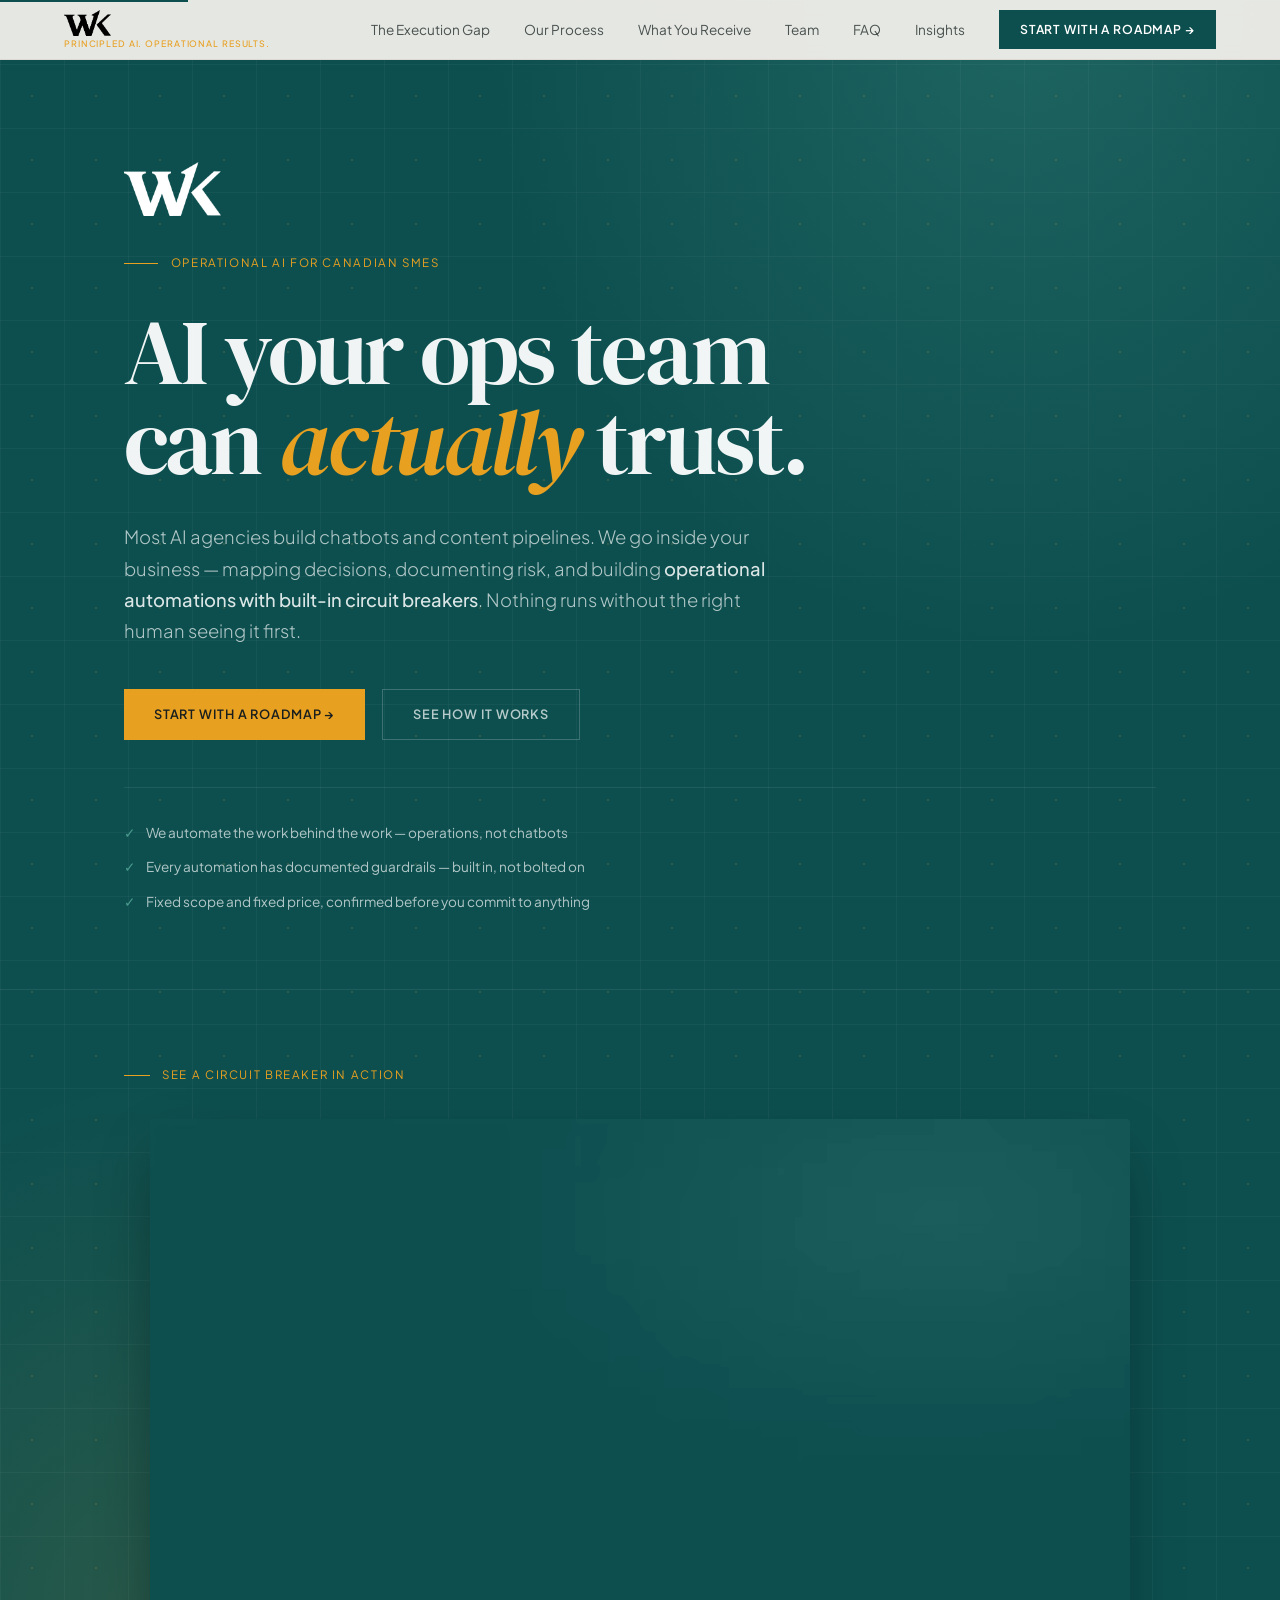
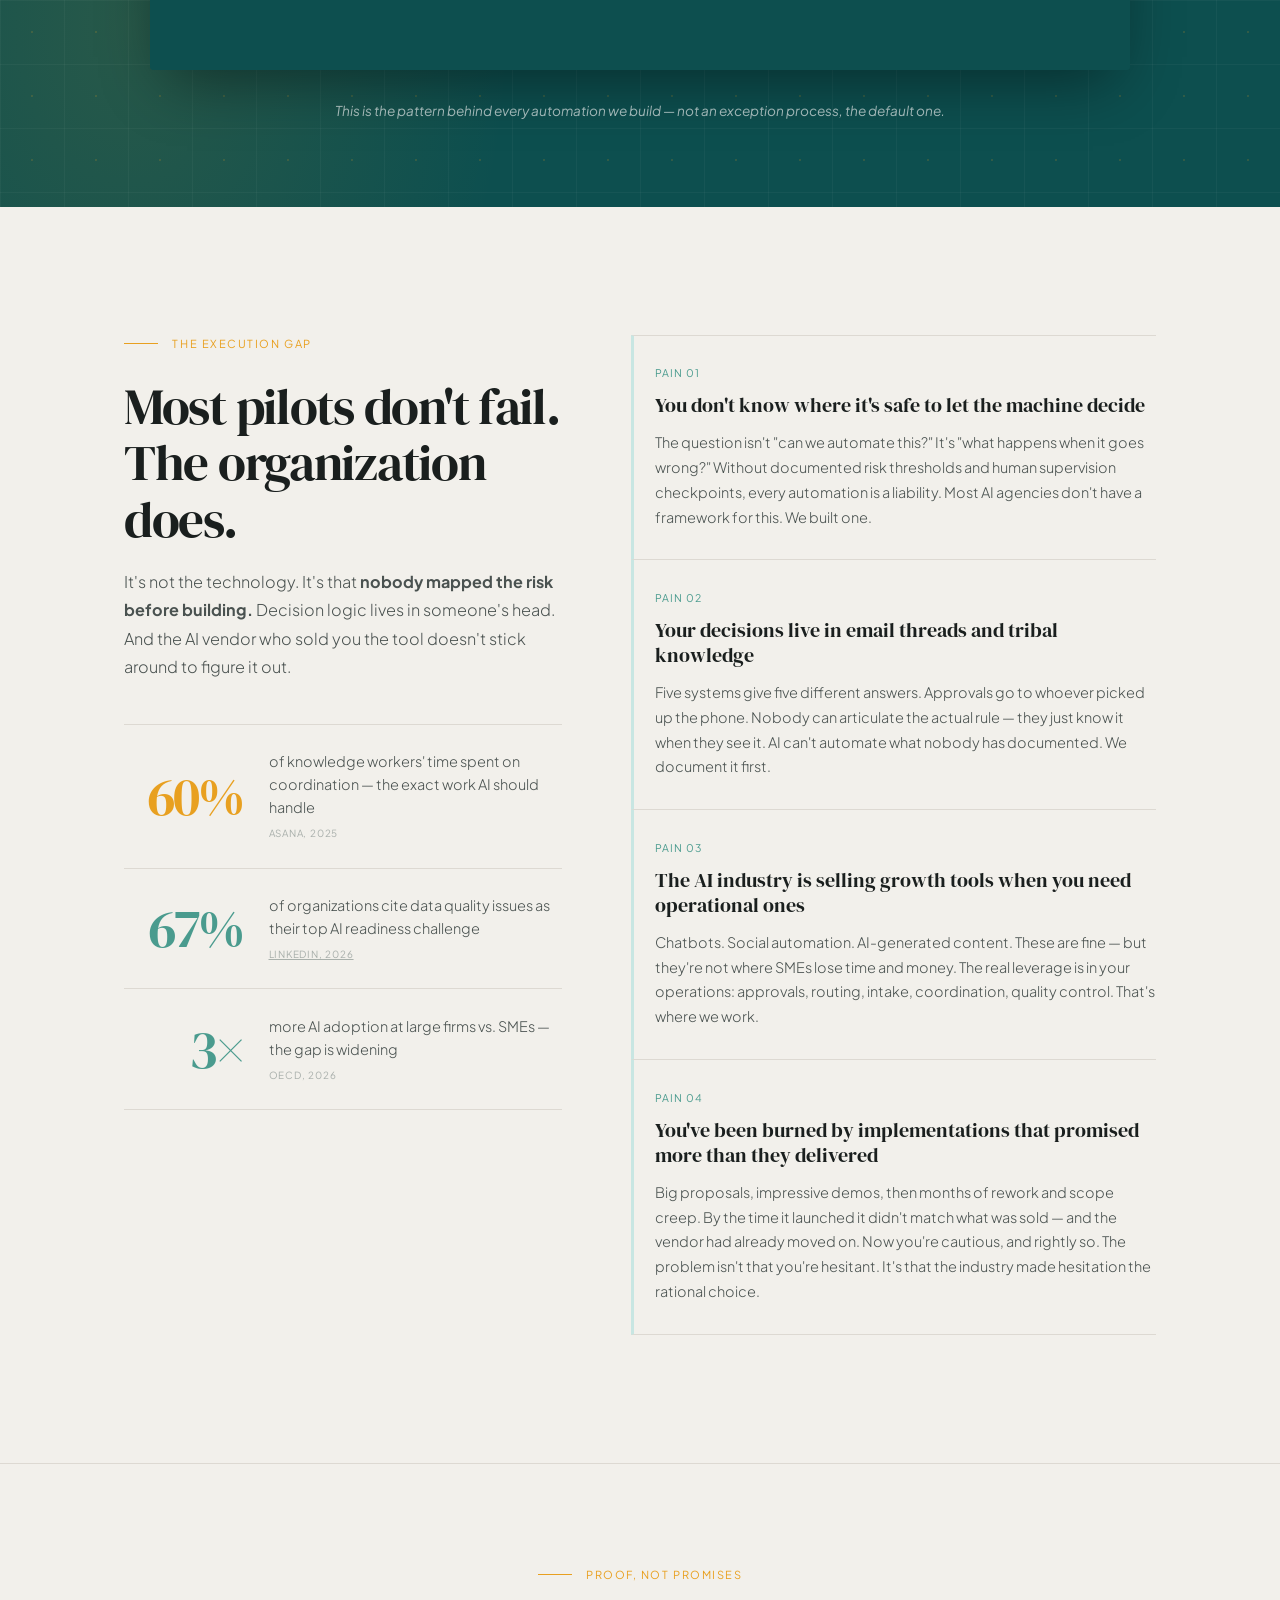
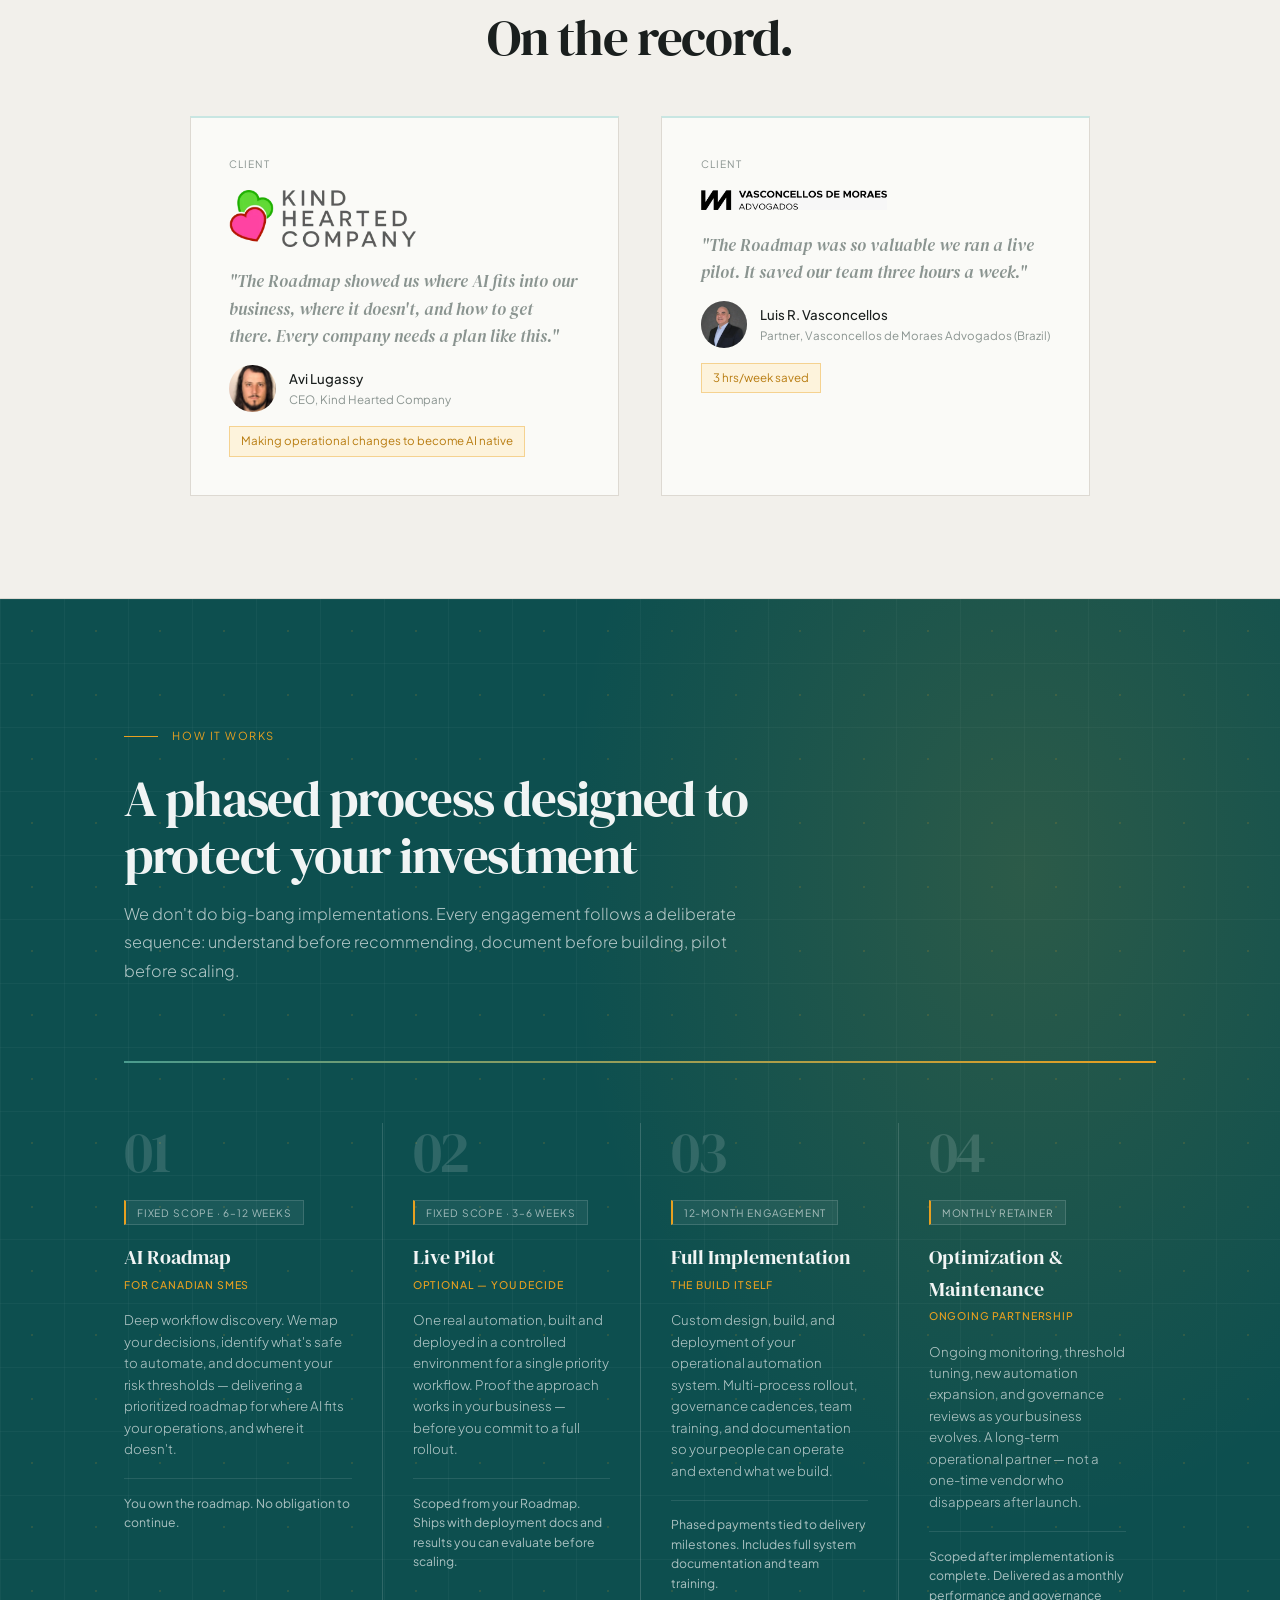
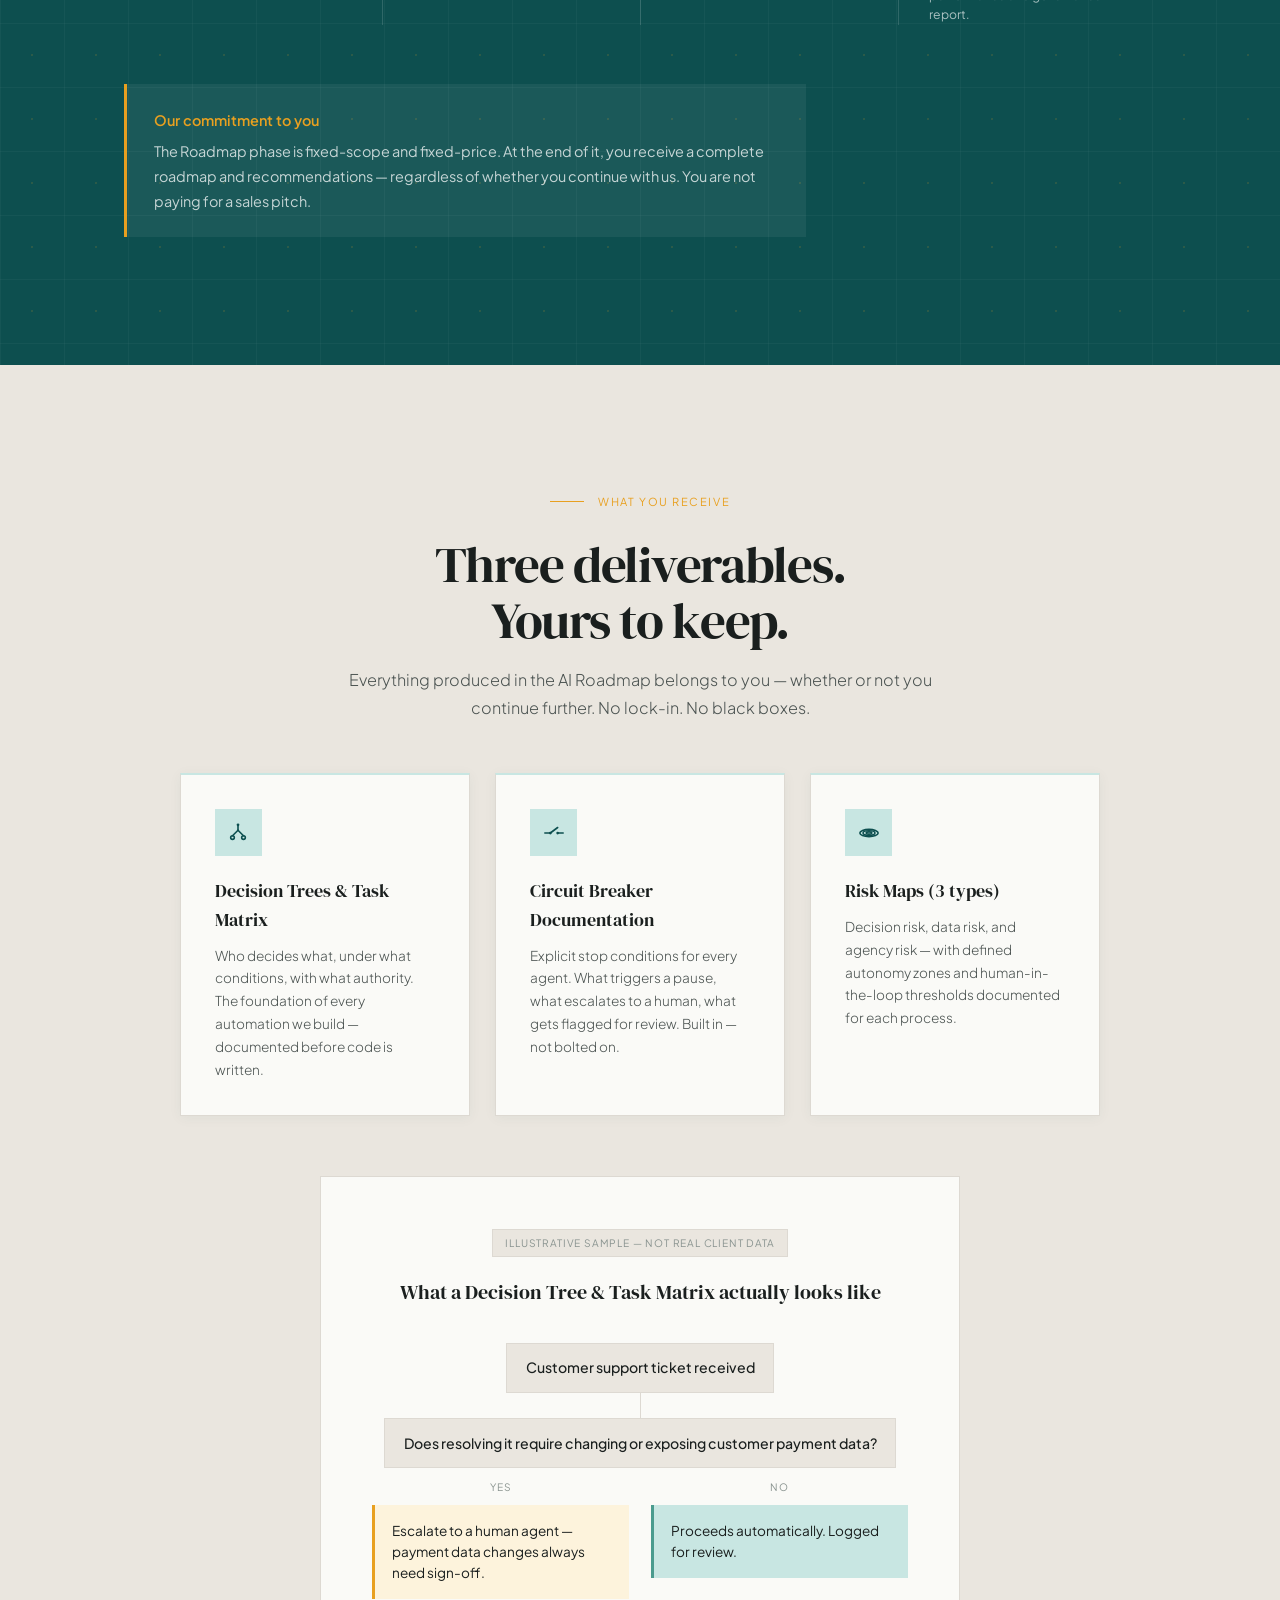
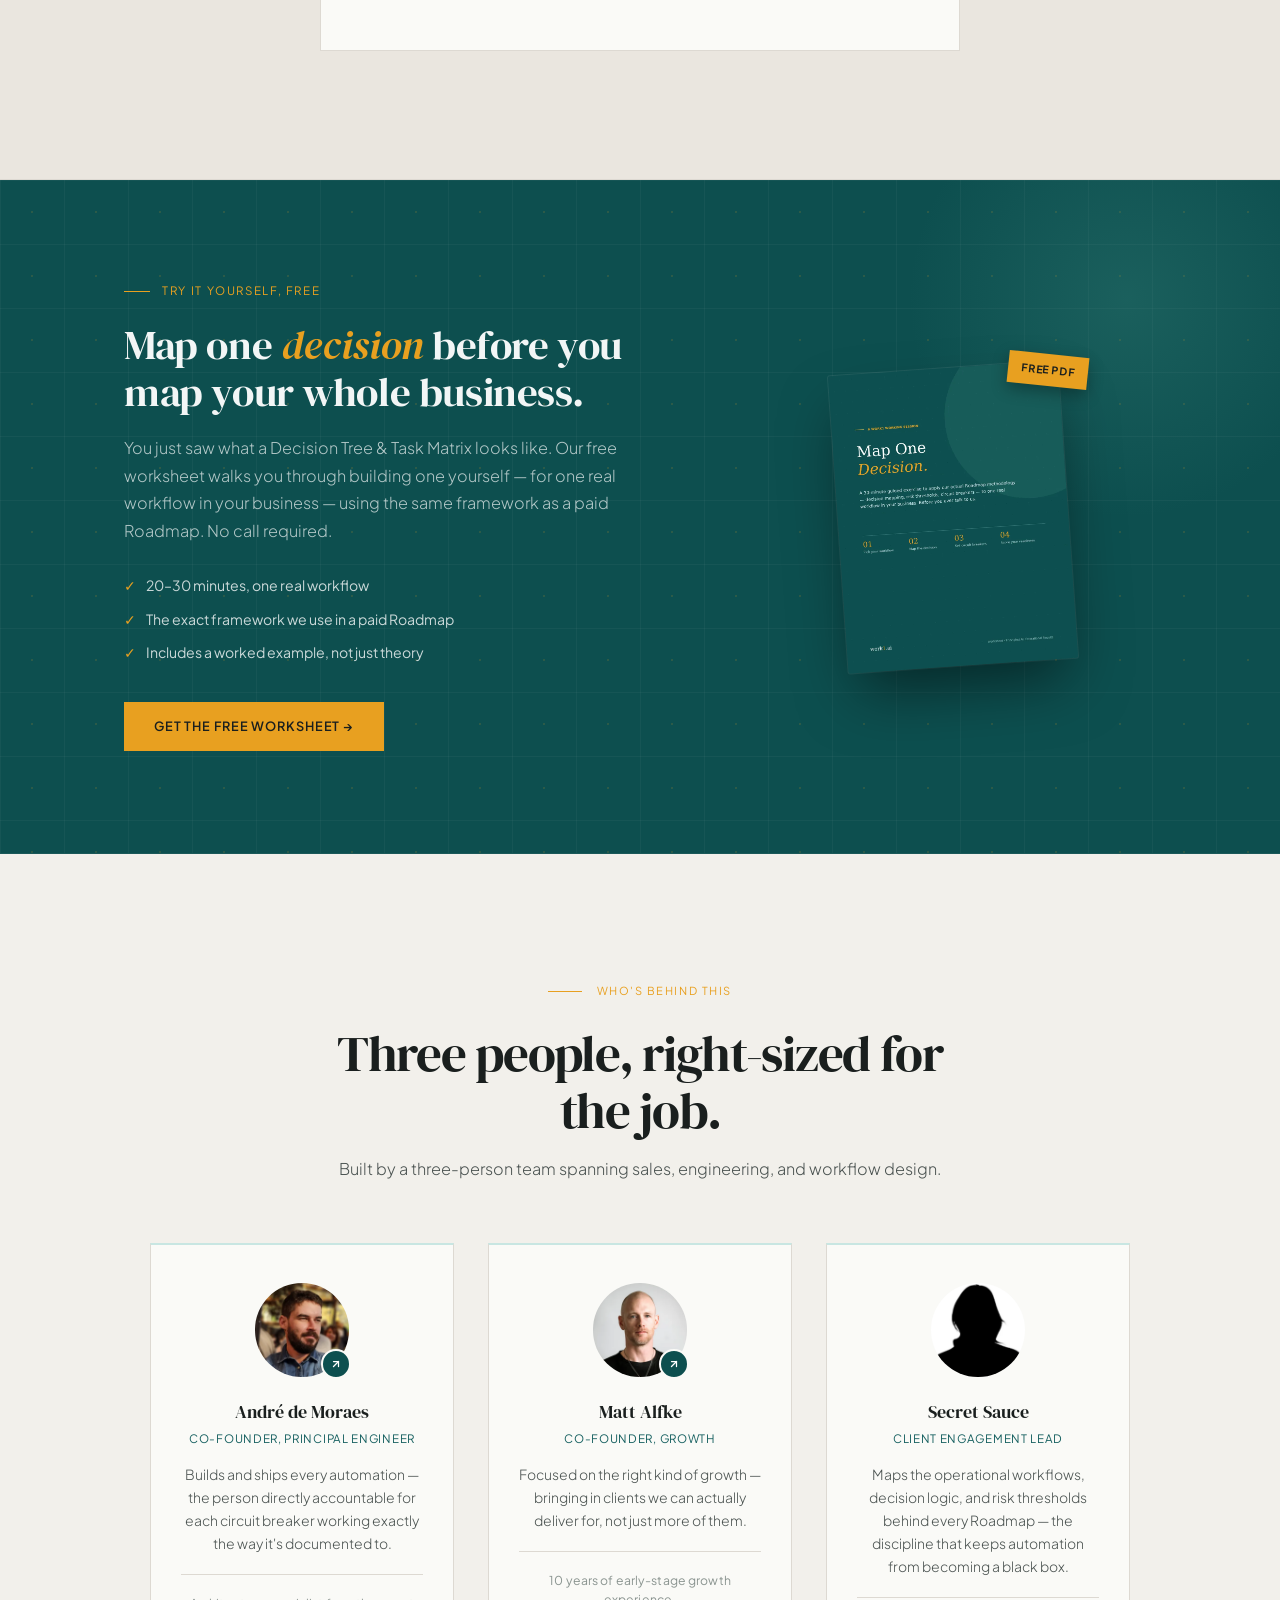
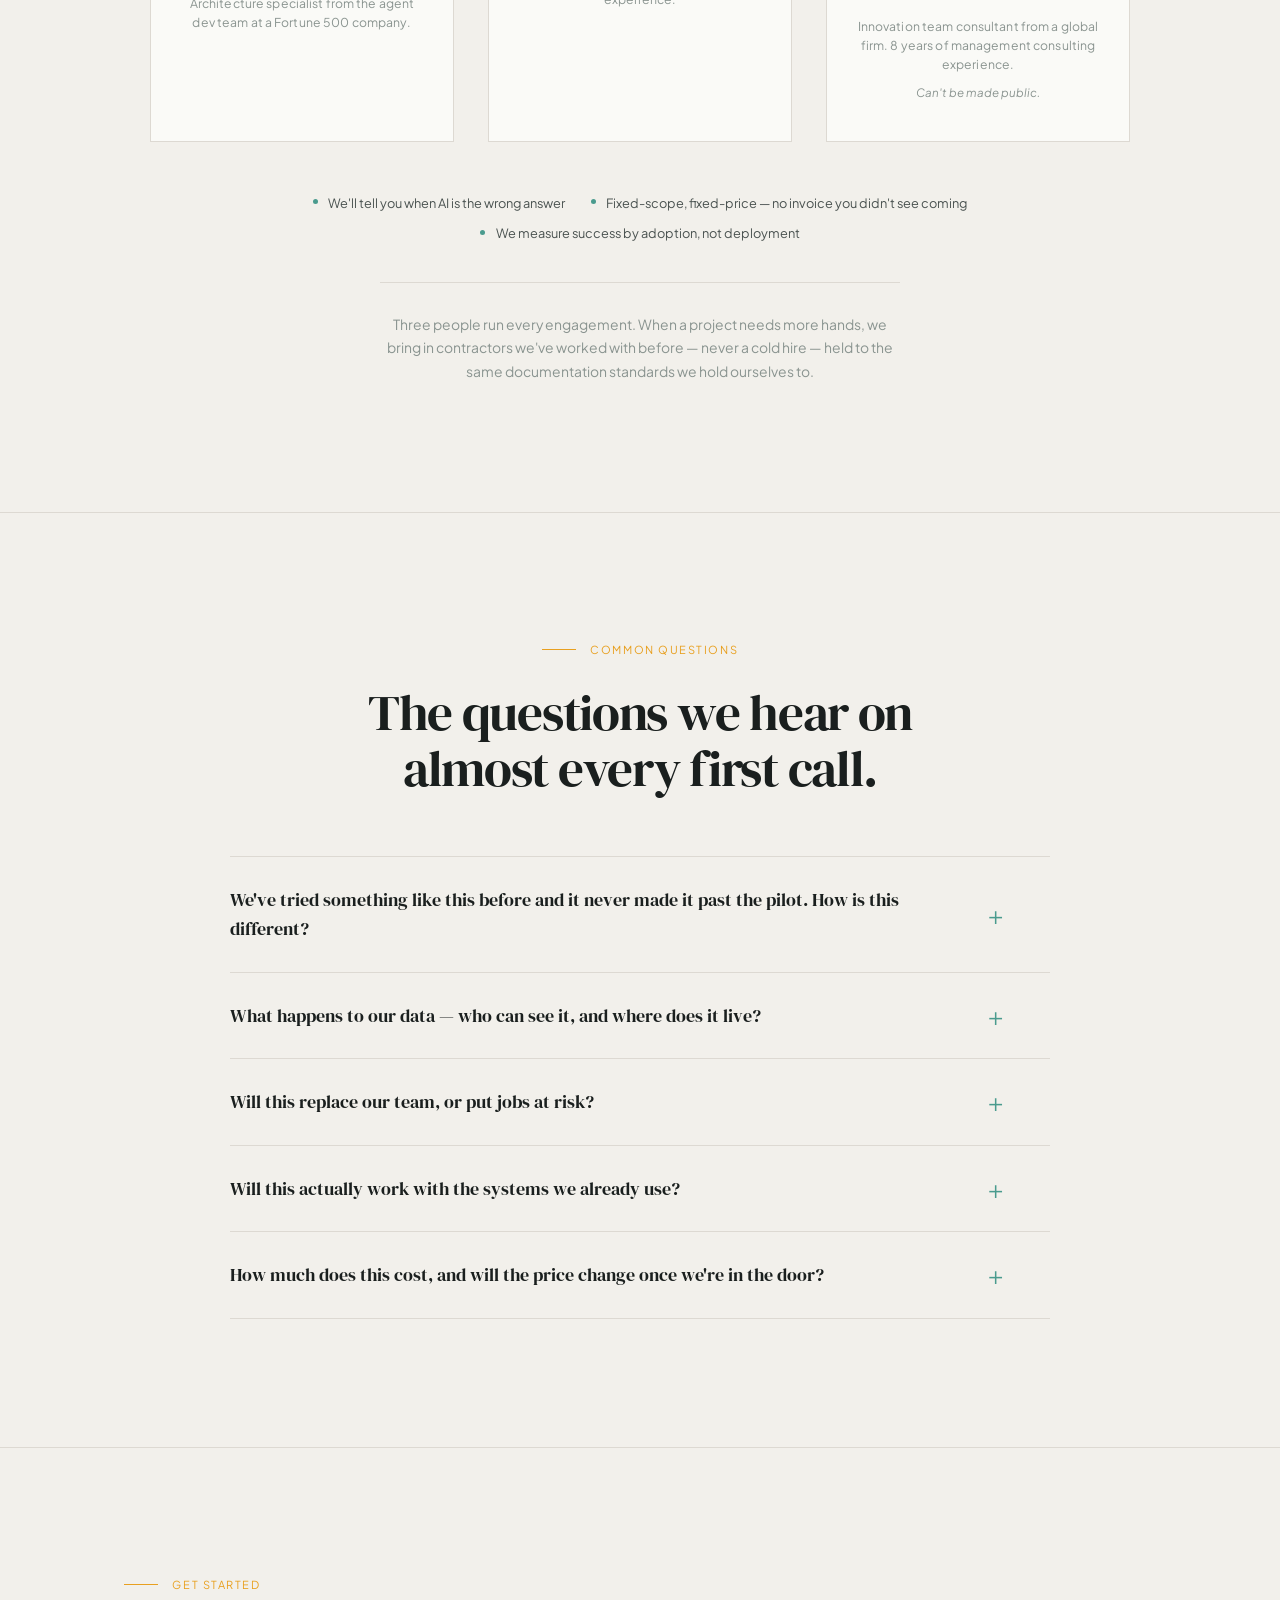
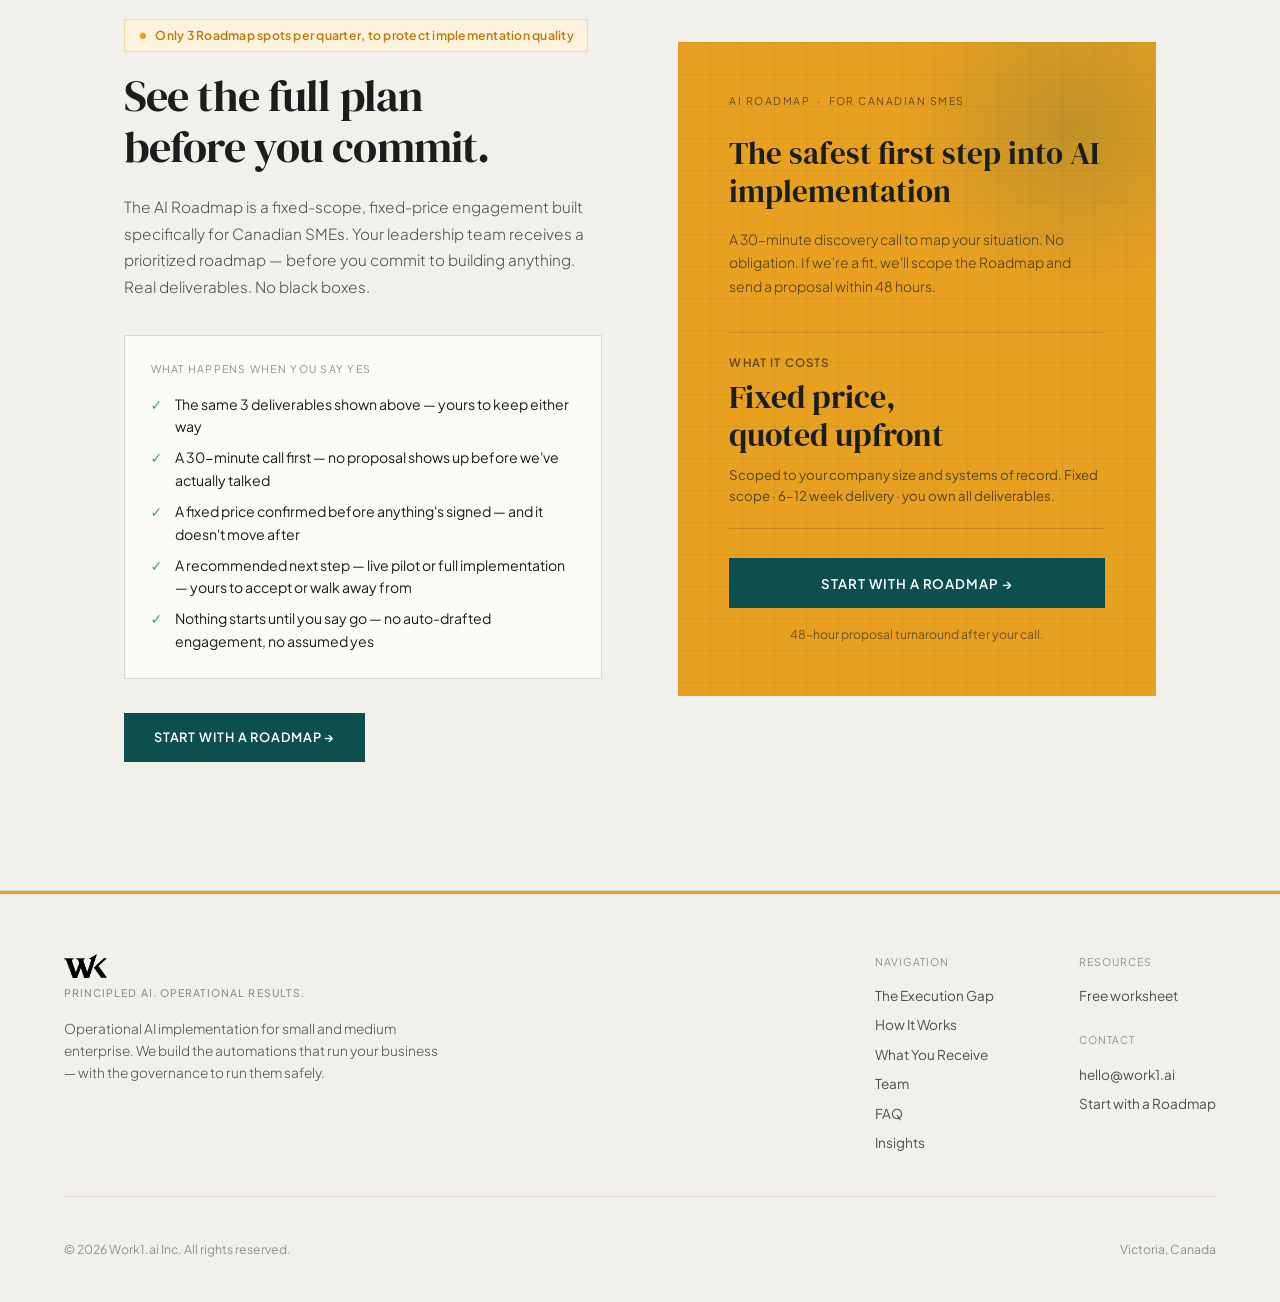
==== index.html @ 554c39c8 "Landing: 17d376176bc1abc174e45d979c63634ea152aa7a work1ai/landing@17d376176bc1abc174e45d979c63634ea1" ====
<!DOCTYPE html><html lang="en-CA"> <head><meta charset="UTF-8"><meta name="viewport" content="width=device-width, initial-scale=1.0"><title>AI Implementation for Canadian SMEs | Work1.ai</title><meta name="description" content="Work1.ai builds operational AI automations for Canadian small and medium businesses. Fixed-scope AI Roadmap with decision logic, risk mapping, and circuit breakers — before you commit to a pilot or full implementation."><link rel="canonical" href="https://work1.ai/"><!-- Open Graph --><meta property="og:title" content="AI Implementation for Canadian SMEs | Work1.ai"><meta property="og:description" content="Work1.ai builds operational AI automations for Canadian small and medium businesses. Fixed-scope AI Roadmap with decision logic, risk mapping, and circuit breakers — before you commit to a pilot or full implementation."><meta property="og:image" content="https://work1.ai/og-image.png?v=2"><meta property="og:image:width" content="1200"><meta property="og:image:height" content="630"><meta property="og:image:alt" content="Work1.ai — AI your ops team can actually trust. Operational AI for Canadian SMEs."><meta property="og:url" content="https://work1.ai/"><meta property="og:type" content="website"><meta property="og:locale" content="en_CA"><meta property="og:site_name" content="Work1.ai"><!-- Twitter Card --><meta name="twitter:card" content="summary_large_image"><meta name="twitter:title" content="AI Implementation for Canadian SMEs | Work1.ai"><meta name="twitter:description" content="Work1.ai builds operational AI automations for Canadian small and medium businesses. Fixed-scope AI Roadmap with decision logic, risk mapping, and circuit breakers — before you commit to a pilot or full implementation."><meta name="twitter:image" content="https://work1.ai/og-image.png?v=2"><meta name="twitter:image:alt" content="Work1.ai — AI your ops team can actually trust. Operational AI for Canadian SMEs."><!-- Geo-targeting --><link rel="alternate" hreflang="en-CA" href="https://work1.ai/"><meta name="geo.region" content="CA"><meta name="geo.placename" content="Victoria, British Columbia, Canada"><meta name="geo.position" content="48.4284;-123.3656"><meta name="ICBM" content="48.4284, -123.3656"><!-- Favicons --><link rel="icon" href="/favicon.ico"><link rel="apple-touch-icon" href="/apple-touch-icon.png" sizes="180x180"><link rel="preconnect" href="https://fonts.googleapis.com"><link rel="preconnect" href="https://fonts.gstatic.com" crossorigin><link href="https://fonts.googleapis.com/css2?family=DM+Serif+Display:ital@0;1&family=Plus+Jakarta+Sans:ital,wght@0,300;0,400;0,500;0,600;1,300&display=swap" rel="stylesheet"><script type="application/ld+json">{"@context":"https://schema.org","@graph":[{"@type":"Organization","@id":"https://work1.ai/#organization","name":"Work1.ai","url":"https://work1.ai","slogan":"Principled AI. Operational results.","logo":{"@type":"ImageObject","url":"https://work1.ai/logo.png","width":153,"height":85},"contactPoint":{"@type":"ContactPoint","email":"hello@work1.ai","contactType":"sales","availableLanguage":"English"},"employee":[{"@type":"Person","name":"André de Moraes","jobTitle":"Co-founder, Principal Engineer","sameAs":["https://www.linkedin.com/in/amancioandre/"]},{"@type":"Person","name":"Matt Alfke","jobTitle":"Co-founder, Growth","sameAs":["https://www.linkedin.com/in/mattalfke/"]}],"sameAs":[]},{"@type":"ProfessionalService","@id":"https://work1.ai/#professionalservice","name":"Work1.ai","url":"https://work1.ai","description":"Operational AI implementation for Canadian small and medium enterprises. Workflow discovery, decision logic documentation, risk mapping, and circuit breaker documentation.","parentOrganization":{"@id":"https://work1.ai/#organization"},"areaServed":{"@type":"Country","name":"Canada","sameAs":"https://en.wikipedia.org/wiki/Canada"},"address":{"@type":"PostalAddress","addressLocality":"Victoria","addressRegion":"BC","addressCountry":"CA"},"geo":{"@type":"GeoCoordinates","latitude":48.4284,"longitude":-123.3656},"priceRange":"$$$$","openingHours":"Mo-Fr 09:00-17:00","email":"hello@work1.ai","hasOfferCatalog":{"@id":"https://work1.ai/#offercatalog"}},{"@type":"OfferCatalog","@id":"https://work1.ai/#offercatalog","name":"Engagement phases","itemListElement":[{"@id":"https://work1.ai/#service-roadmap"},{"@id":"https://work1.ai/#service-pilot"},{"@id":"https://work1.ai/#service-implementation"},{"@id":"https://work1.ai/#service-optimization"}]},{"@type":"FAQPage","@id":"https://work1.ai/#faqpage","mainEntity":[{"@type":"Question","name":"We've tried something like this before and it never made it past the pilot. How is this different?","acceptedAnswer":{"@type":"Answer","text":"That's the norm, not the exception — 67% of organizations cite data quality issues as their top AI readiness challenge. Usually it's not the technology that stalls, it's that nobody documented the decision logic or risk thresholds before building, so nobody trusts the thing enough to expand it. That's the entire reason the Roadmap phase exists before any build starts: you get the decision logic, risk maps, and escalation rules on paper first. If a Live Pilot makes sense afterward, it's a separately scoped step you can say yes or no to — not a sunk cost you're already inside of."}},{"@type":"Question","name":"What happens to our data — who can see it, and where does it live?","acceptedAnswer":{"@type":"Answer","text":"Data security is consistently the single most-cited concern small businesses raise about AI adoption, ahead of cost or job impact — so we don't leave it implicit. Every workflow we map gets a documented data-risk assessment as part of your Risk Maps deliverable: what data the automation touches, what's sensitive, and where a human needs to see something before it moves. Nothing is assumed safe by default. If a step involves data you'd want a person to review first, that's built in as a circuit breaker, not an afterthought."}},{"@type":"Question","name":"Will this replace our team, or put jobs at risk?","acceptedAnswer":{"@type":"Answer","text":"Most small business owners don't think it will, and we're built around that view: 64% of small businesses don't believe AI will replace jobs in their industry within the next five years. We build toward the same outcome deliberately — we automate coordination and busywork (routing, approvals, status-chasing), not judgment calls, and every automation has a documented point where a named person reviews it. Our own deliverables ship as documentation your team can audit, and we measure our own success by whether your people actually adopt what we build, not just whether it got deployed."}},{"@type":"Question","name":"Will this actually work with the systems we already use?","acceptedAnswer":{"@type":"Answer","text":"This is the single most common technical objection we hear, and it's a fair one — 47% of small businesses run into integration headaches trying to bolt AI onto legacy systems. It's also exactly why the Roadmap starts with mapping your actual systems of record before we recommend anything. We're not selling a platform you have to migrate to; we document what you already run, where the data actually lives, and design around it. If something genuinely won't integrate cleanly, that comes out in the Roadmap — not six weeks into a build."}},{"@type":"Question","name":"How much does this cost, and will the price change once we're in the door?","acceptedAnswer":{"@type":"Answer","text":"Every Roadmap is scoped to your company size and the number of systems of record we need to map, so we quote your exact number on the discovery call — before you commit to anything. The Roadmap itself is fixed-scope and fixed-price: whatever we quote is what you pay, with no scope creep added mid-engagement. If we later scope a Live Pilot or Full Implementation, that's a separate, clearly priced step you decide on with the Roadmap findings already in hand — never a number that moves after you've already said yes. Book a 30-minute call and we'll walk you through the number for your business."}}]},{"@type":"Service","@id":"https://work1.ai/#service-roadmap","name":"AI Roadmap","description":"Deep workflow discovery. We map your decisions, identify what's safe to automate, and document your risk thresholds — delivering a prioritized roadmap for where AI fits your operations, and where it doesn't. Fixed scope, 6–12 weeks.","provider":{"@id":"https://work1.ai/#professionalservice"},"areaServed":{"@type":"Country","name":"Canada"},"serviceType":"AI Consulting","offers":{"@id":"https://work1.ai/#offer-roadmap"}},{"@type":"Offer","@id":"https://work1.ai/#offer-roadmap","name":"AI Roadmap","description":"Fixed-scope AI implementation roadmap for Canadian SMEs. Quoted on a discovery call from company size and number of systems of record.","priceCurrency":"CAD","availability":"https://schema.org/InStock","url":"https://meetings-na3.hubspot.com/matt-alfke","itemOffered":{"@id":"https://work1.ai/#service-roadmap"}},{"@type":"Service","@id":"https://work1.ai/#service-pilot","name":"Live Pilot","description":"One real automation, built and deployed in a controlled environment for a single priority workflow. Fixed scope, 3–6 weeks. Scoped from your Roadmap.","provider":{"@id":"https://work1.ai/#professionalservice"},"areaServed":{"@type":"Country","name":"Canada"},"serviceType":"AI Consulting"},{"@type":"Service","@id":"https://work1.ai/#service-implementation","name":"Full Implementation","description":"Custom design, build, and deployment of your operational automation system. Multi-process rollout, governance cadences, team training, and documentation. 12-month engagement.","provider":{"@id":"https://work1.ai/#professionalservice"},"areaServed":{"@type":"Country","name":"Canada"},"serviceType":"AI Implementation"},{"@type":"Service","@id":"https://work1.ai/#service-optimization","name":"Optimization & Maintenance","description":"Ongoing monitoring, threshold tuning, new automation expansion, and governance reviews as your business evolves. Monthly retainer.","provider":{"@id":"https://work1.ai/#professionalservice"},"areaServed":{"@type":"Country","name":"Canada"},"serviceType":"AI Managed Services"},{"@type":"WebSite","@id":"https://work1.ai/#website","name":"Work1.ai","url":"https://work1.ai","description":"Operational AI implementation for Canadian small and medium enterprises","publisher":{"@id":"https://work1.ai/#organization"}},{"@type":"WebPage","@id":"https://work1.ai/#webpage","url":"https://work1.ai","name":"AI Implementation for Canadian SMEs | Work1.ai","description":"Operational AI implementation for Canadian SMEs","isPartOf":{"@id":"https://work1.ai/#website"},"about":{"@id":"https://work1.ai/#professionalservice"},"dateModified":"2026-10-23","inLanguage":"en-CA","breadcrumb":{"@id":"https://work1.ai/#breadcrumb"}},{"@type":"BreadcrumbList","@id":"https://work1.ai/#breadcrumb","itemListElement":[{"@type":"ListItem","position":1,"name":"Home","item":"https://work1.ai/"}]}]}</script><link rel="stylesheet" href="/_astro/_id_.R3v3Gork.css"></head> <body> <a href="#main-content" class="skip-link">Skip to main content</a>   <nav aria-label="Main navigation"> <a href="/" class="nav-logo" aria-label="Work1.ai home"> <img src="/_astro/logo-text-black.B_WvGTBp_Z9fixE.webp" alt="Work1.ai" loading="eager" decoding="async" fetchpriority="auto" width="153" height="85" class="nav-logo-img"> <span class="nav-logo-tagline">Principled AI. Operational results.</span> </a> <div class="nav-links"> <a href="/#problem" class="nav-link">The Execution Gap</a><a href="/#process" class="nav-link">Our Process</a><a href="/#deliverables" class="nav-link">What You Receive</a><a href="/#team" class="nav-link">Team</a><a href="/#faq" class="nav-link">FAQ</a><a href="/blog/" class="nav-link">Insights</a> <a href="https://meetings-na3.hubspot.com/matt-alfke" class="nav-cta" rel="noopener"> Start with a Roadmap → </a> </div> <button type="button" class="nav-toggle" aria-label="Open menu" aria-expanded="false" aria-controls="nav-mobile-menu"> <svg width="22" height="22" viewBox="0 0 24 24" fill="none" stroke="#1A1F1E" stroke-width="1.75" stroke-linecap="round" stroke-linejoin="round" aria-hidden="true"> <line x1="3" y1="6" x2="21" y2="6"></line> <line x1="3" y1="12" x2="21" y2="12"></line> <line x1="3" y1="18" x2="21" y2="18"></line> </svg> </button> </nav> <div class="nav-mobile-menu" id="nav-mobile-menu"> <a href="/#problem" class="nav-mobile-link">The Execution Gap</a><a href="/#process" class="nav-mobile-link">Our Process</a><a href="/#deliverables" class="nav-mobile-link">What You Receive</a><a href="/#team" class="nav-mobile-link">Team</a><a href="/#faq" class="nav-mobile-link">FAQ</a><a href="/blog/" class="nav-mobile-link">Insights</a> <a href="https://meetings-na3.hubspot.com/matt-alfke" class="nav-mobile-cta" rel="noopener"> Start with a Roadmap → </a> </div> <script>
  (function () {
    var navToggle = document.querySelector('.nav-toggle');
    var navMobileMenu = document.querySelector('.nav-mobile-menu');
    if (!navToggle || !navMobileMenu) return;

    navToggle.addEventListener('click', function () {
      var isOpen = navMobileMenu.classList.toggle('open');
      navToggle.setAttribute('aria-expanded', isOpen ? 'true' : 'false');
      navToggle.setAttribute('aria-label', isOpen ? 'Close menu' : 'Open menu');
    });

    navMobileMenu.querySelectorAll('a').forEach(function (link) {
      link.addEventListener('click', function () {
        navMobileMenu.classList.remove('open');
        navToggle.setAttribute('aria-expanded', 'false');
        navToggle.setAttribute('aria-label', 'Open menu');
      });
    });

    // Esc closes the menu — it is a fixed overlay, so it needs a keyboard exit.
    document.addEventListener('keydown', function (e) {
      if (e.key === 'Escape' && navMobileMenu.classList.contains('open')) {
        navMobileMenu.classList.remove('open');
        navToggle.setAttribute('aria-expanded', 'false');
        navToggle.setAttribute('aria-label', 'Open menu');
        navToggle.focus();
      }
    });
  })();
</script> <main id="main-content"> <section id="hero" aria-label="Introduction"> <div class="hero-bg"></div> <div class="hero-grid-bg"></div> <div class="hero-top"> <img src="/_astro/logo-text-white.hNOnhwE1_Zu85jg.webp" alt="Work1.ai" loading="eager" decoding="async" fetchpriority="auto" width="153" height="85" class="hero-logo"> <div class="hero-eyebrow">Operational AI for Canadian SMEs</div> <h1 class="hero-h1">AI your ops team can <em>actually</em> trust.</h1> <p class="hero-sub">
Most AI agencies build chatbots and content pipelines. We go inside your business — mapping decisions, documenting risk, and building <strong>operational automations
      with built-in circuit breakers</strong>. Nothing runs without the right human seeing it first.
</p> <div class="hero-actions"> <a href="https://meetings-na3.hubspot.com/matt-alfke" class="btn btn-primary" rel="noopener"> Start with a Roadmap → </a> <a href="#process" class="btn btn-outline">See how it works</a> </div> <div class="hero-facts"> <div class="hero-fact"><span class="hero-fact-mark">✓</span> We automate the work behind the work — operations, not chatbots</div> <div class="hero-fact"><span class="hero-fact-mark">✓</span> Every automation has documented guardrails — built in, not bolted on</div> <div class="hero-fact"><span class="hero-fact-mark">✓</span> Fixed scope and fixed price, confirmed before you commit to anything</div> </div> </div> <div class="cb-section"> <div class="cb-inner"> <div class="cb-header"> <div class="hero-card-label">See a circuit breaker in action</div> </div> <div class="cb-video-wrap reveal"> <video id="cb-video" class="cb-video" muted loop playsinline preload="metadata" poster="/media/org-workflow-trace-poster.jpg" aria-label="An automation pausing at a circuit breaker and routing the step to a human for approval"> <source src="/media/org-workflow-trace.webm" type="video/webm"> <source src="/media/org-workflow-trace.mp4" type="video/mp4"> </video> </div> <div class="cb-caption">This is the pattern behind every automation we build — not an exception process, the default one.</div> </div> </div> </section> <script>
  (function () {
    // Play only while in view — saves bandwidth and battery versus blind
    // autoplay, and means visitors never land on a frozen first frame.
    var cbVideo = document.getElementById('cb-video');
    if (!cbVideo || !('IntersectionObserver' in window)) return;

    if (window.matchMedia && window.matchMedia('(prefers-reduced-motion: reduce)').matches) return;

    var observer = new IntersectionObserver(
      function (entries) {
        entries.forEach(function (entry) {
          if (entry.isIntersecting) {
            cbVideo.play().catch(function () {});
          } else {
            cbVideo.pause();
          }
        });
      },
      { threshold: 0.35 }
    );
    observer.observe(cbVideo);
  })();
</script> <section id="problem" aria-label="The execution gap"> <div class="container"> <div class="problem-grid"> <div class="problem-sticky reveal"> <div class="rule-label"><span>The execution gap</span></div> <h2 class="section-h">Most pilots don't fail. The organization does.</h2> <p class="section-intro">It's not the technology. It's that <strong>nobody mapped the risk before building.</strong> Decision logic lives in someone's head. And the AI vendor who sold you the tool doesn't stick around to figure it out.</p> <div class="stat-row"> <div class="stat-item"> <div class="stat-num">60%</div> <div> <div class="stat-text">of knowledge workers' time spent on coordination — the exact work AI should handle</div> <div class="stat-source">Asana, 2025</div> </div> </div> <div class="stat-item"> <div class="stat-num">67%</div> <div> <div class="stat-text">of organizations cite data quality issues as their top AI readiness challenge</div> <div class="stat-source"><a href="https://atlan.com/data-governance-readiness-assessment/" target="_blank" rel="noopener noreferrer" style="color:inherit;text-decoration:underline;">LinkedIn, 2026</a></div> </div> </div> <div class="stat-item"> <div class="stat-num">3×</div> <div> <div class="stat-text">more AI adoption at large firms vs. SMEs — the gap is widening</div> <div class="stat-source">OECD, 2026</div> </div> </div> </div> </div> <div class="problem-cards"> <div class="problem-card reveal reveal-delay-1"> <span class="pc-tag">Pain 01</span> <h3>You don't know where it's safe to let the machine decide</h3> <p>The question isn't "can we automate this?" It's "what happens when it goes wrong?" Without documented risk thresholds and human supervision checkpoints, every automation is a liability. Most AI agencies don't have a framework for this. We built one.</p> </div> <div class="problem-card reveal reveal-delay-2"> <span class="pc-tag">Pain 02</span> <h3>Your decisions live in email threads and tribal knowledge</h3> <p>Five systems give five different answers. Approvals go to whoever picked up the phone. Nobody can articulate the actual rule — they just know it when they see it. AI can't automate what nobody has documented. We document it first.</p> </div> <div class="problem-card reveal reveal-delay-3"> <span class="pc-tag">Pain 03</span> <h3>The AI industry is selling growth tools when you need operational ones</h3> <p>Chatbots. Social automation. AI-generated content. These are fine — but they're not where SMEs lose time and money. The real leverage is in your operations: approvals, routing, intake, coordination, quality control. That's where we work.</p> </div> <div class="problem-card reveal reveal-delay-4"> <span class="pc-tag">Pain 04</span> <h3>You've been burned by implementations that promised more than they delivered</h3> <p>Big proposals, impressive demos, then months of rework and scope creep. By the time it launched it didn't match what was sold — and the vendor had already moved on. Now you're cautious, and rightly so. The problem isn't that you're hesitant. It's that the industry made hesitation the rational choice.</p> </div> </div> </div> </div> </section> <section id="testimonials" class="testimonials-section" aria-label="Client testimonials"> <div class="container"> <div class="testimonials-header reveal"> <div class="rule-label"><span>Proof, not promises</span></div> <h2 class="section-h">On the record.</h2> </div> <div class="testimonials-grid"> <div class="testimonial-card reveal reveal-delay-1"> <div class="proof-block-title">Client</div> <div class="proof-placeholder-wrap" style="align-items:flex-start;"> <img src="/_astro/testimonial-kind-hearted-logo.CJtVDebQ_Z20qycU.webp" alt="Kind Hearted Company" loading="lazy" decoding="async" fetchpriority="auto" width="600" height="184" class="proof-client-logo"> </div> <blockquote class="proof-quote">"The Roadmap showed us where AI fits into our business, where it doesn't, and how to get there. Every company needs a plan like this."</blockquote> <div class="proof-attribution"> <div class="proof-avatar-placeholder proof-avatar-photo"> <img src="/_astro/testimonial-avi-lugassy.DozcPjBj_Z2gnRRB.webp" alt="Avi Lugassy" loading="lazy" decoding="async" fetchpriority="auto" width="400" height="400"> </div> <div class="proof-attribution-text"> <div class="proof-client-name">Avi Lugassy</div> <div class="proof-client-role">CEO, Kind Hearted Company</div> </div> </div> <div class="proof-stat proof-stat-real">Making operational changes to become AI native</div> </div> <div class="testimonial-card reveal reveal-delay-2"> <div class="proof-block-title">Client</div> <div class="proof-placeholder-wrap" style="align-items:flex-start;"> <img src="/_astro/testimonial-vm-advogados.IMq1Uow9_1Gi0cY.webp" alt="Vasconcellos de Moraes Advogados" loading="lazy" decoding="async" fetchpriority="auto" width="658" height="73" class="proof-client-logo"> </div> <blockquote class="proof-quote">"The Roadmap was so valuable we ran a live pilot. It saved our team three hours a week."</blockquote> <div class="proof-attribution"> <div class="proof-avatar-placeholder proof-avatar-photo"> <img src="/_astro/testimonial-luis-vasconcellos.DY1_76HR_1HYT3t.webp" alt="Luis R. Vasconcellos" loading="lazy" decoding="async" fetchpriority="auto" width="640" height="640"> </div> <div class="proof-attribution-text"> <div class="proof-client-name">Luis R. Vasconcellos</div> <div class="proof-client-role">Partner, Vasconcellos de Moraes Advogados (Brazil)</div> </div> </div> <div class="proof-stat proof-stat-real">3 hrs/week saved</div> </div> </div> </div> </section> <section id="process" aria-label="Our process"> <div class="process-bg"></div> <div class="process-bg-glow"></div> <div class="container"> <div class="process-top reveal"> <div class="rule-label"><span>How it works</span></div> <h2 class="section-h">A phased process designed to protect your investment</h2> <p class="section-intro">We don't do big-bang implementations. Every engagement follows a deliberate sequence: understand before recommending, document before building, pilot before scaling.</p> </div> <div class="phases-progress"><div class="phases-progress-fill"></div></div> <div class="phases-flow phases-flow-4"> <div class="phase-flow reveal"> <div class="phase-flow-num">01</div> <div class="phase-flow-badge">Fixed scope · 6–12 weeks</div> <h3>AI Roadmap</h3> <span class="phase-flow-tag">For Canadian SMEs</span> <p>Deep workflow discovery. We map your decisions, identify what&#39;s safe to automate, and document your risk thresholds — delivering a prioritized roadmap for where AI fits your operations, and where it doesn&#39;t.</p> <div class="phase-flow-note">You own the roadmap. No obligation to continue.</div> </div><div class="phase-flow reveal reveal-delay-1"> <div class="phase-flow-num">02</div> <div class="phase-flow-badge">Fixed scope · 3–6 weeks</div> <h3>Live Pilot</h3> <span class="phase-flow-tag">Optional — you decide</span> <p>One real automation, built and deployed in a controlled environment for a single priority workflow. Proof the approach works in your business — before you commit to a full rollout.</p> <div class="phase-flow-note">Scoped from your Roadmap. Ships with deployment docs and results you can evaluate before scaling.</div> </div><div class="phase-flow reveal reveal-delay-2"> <div class="phase-flow-num">03</div> <div class="phase-flow-badge">12-month engagement</div> <h3>Full Implementation</h3> <span class="phase-flow-tag">The build itself</span> <p>Custom design, build, and deployment of your operational automation system. Multi-process rollout, governance cadences, team training, and documentation so your people can operate and extend what we build.</p> <div class="phase-flow-note">Phased payments tied to delivery milestones. Includes full system documentation and team training.</div> </div><div class="phase-flow reveal reveal-delay-3"> <div class="phase-flow-num">04</div> <div class="phase-flow-badge">Monthly retainer</div> <h3>Optimization &amp; Maintenance</h3> <span class="phase-flow-tag">Ongoing partnership</span> <p>Ongoing monitoring, threshold tuning, new automation expansion, and governance reviews as your business evolves. A long-term operational partner — not a one-time vendor who disappears after launch.</p> <div class="phase-flow-note">Scoped after implementation is complete. Delivered as a monthly performance and governance report.</div> </div> </div> <div class="process-note reveal reveal-delay-4"> <strong>Our commitment to you</strong>
The Roadmap phase is fixed-scope and fixed-price. At the end of it, you receive a complete roadmap and recommendations — regardless of whether you continue with us. You are not paying for a sales pitch.
</div> </div> </section> <script>
  (function () {
    // A trace line fills in behind the phase numbers as each scrolls into
    // view, so the four cards read as one sequence rather than four boxes
    // fading in identically.
    var phaseEls = Array.prototype.slice.call(document.querySelectorAll('.phase-flow'));
    var phasesFill = document.querySelector('.phases-progress-fill');
    if (!phaseEls.length || !phasesFill || !('IntersectionObserver' in window)) return;

    var total = phaseEls.length;
    var maxPct = 0;
    var observer = new IntersectionObserver(
      function (entries) {
        entries.forEach(function (entry) {
          if (!entry.isIntersecting) return;
          var pct = ((phaseEls.indexOf(entry.target) + 1) / total) * 100;
          if (pct > maxPct) {
            maxPct = pct;
            phasesFill.style.width = maxPct + '%';
          }
        });
      },
      { threshold: 0.5 }
    );
    phaseEls.forEach(function (el) {
      observer.observe(el);
    });
  })();
</script> <section id="deliverables" aria-label="What you receive"> <div class="container"> <div class="reveal" style="text-align:center;"> <div class="rule-label" style="justify-content:center;"><span>What you receive</span></div> <h2 class="section-h">Three deliverables.<br>Yours to keep.</h2> <p class="section-intro" style="text-align:center;margin:1rem auto 0;max-width:52ch;">Everything produced in the AI Roadmap belongs to you — whether or not you continue further. No lock-in. No black boxes.</p> </div> <div class="del-grid"> <div class="del-card reveal reveal-delay-1"> <!-- Decision tree: branching paths --> <div class="del-icon"> <svg width="22" height="22" viewBox="0 0 24 24" fill="none" stroke="#0D4F4F" stroke-width="1.75" stroke-linecap="round" stroke-linejoin="round" aria-hidden="true"> <line x1="12" y1="3" x2="12" y2="9"></line> <circle cx="12" cy="3" r="1.5" fill="#0D4F4F" stroke="none"></circle> <line x1="12" y1="9" x2="6" y2="15"></line> <line x1="12" y1="9" x2="18" y2="15"></line> <circle cx="6" cy="17" r="2"></circle> <circle cx="18" cy="17" r="2"></circle> </svg> </div> <h3>Decision Trees &amp; Task Matrix</h3> <p>Who decides what, under what conditions, with what authority. The foundation of every automation we build — documented before code is written.</p> </div> <div class="del-card reveal reveal-delay-2"> <!-- Circuit breaker: switch breaking a circuit line --> <div class="del-icon"> <svg width="22" height="22" viewBox="0 0 24 24" fill="none" stroke="#0D4F4F" stroke-width="1.75" stroke-linecap="round" stroke-linejoin="round" aria-hidden="true"> <line x1="2" y1="12" x2="7" y2="12"></line> <line x1="17" y1="12" x2="22" y2="12"></line> <circle cx="8" cy="12" r="1.5" fill="#0D4F4F" stroke="none"></circle> <line x1="8" y1="12" x2="16" y2="6"></line> <circle cx="16" cy="12" r="1.5" fill="#0D4F4F" stroke="none"></circle> </svg> </div> <h3>Circuit Breaker Documentation</h3> <p>Explicit stop conditions for every agent. What triggers a pause, what escalates to a human, what gets flagged for review. Built in — not bolted on.</p> </div> <div class="del-card reveal reveal-delay-3"> <!-- Risk map: contour/topographic lines --> <div class="del-icon"> <svg width="22" height="22" viewBox="0 0 24 24" fill="none" stroke="#0D4F4F" stroke-width="1.75" stroke-linecap="round" stroke-linejoin="round" aria-hidden="true"> <ellipse cx="12" cy="12" rx="10" ry="4"></ellipse> <ellipse cx="12" cy="12" rx="6.5" ry="2.5"></ellipse> <ellipse cx="12" cy="12" rx="3" ry="1.2"></ellipse> </svg> </div> <h3>Risk Maps (3 types)</h3> <p>Decision risk, data risk, and agency risk — with defined autonomy zones and human-in-the-loop thresholds documented for each process.</p> </div> </div> <div class="sample-deliverable reveal"> <span class="sample-badge">Illustrative sample — not real client data</span> <h3>What a Decision Tree &amp; Task Matrix actually looks like</h3> <div class="tree-node">Customer support ticket received</div> <div class="tree-connector-v"></div> <div class="tree-decision">Does resolving it require changing or exposing customer payment data?</div> <div class="tree-branches"> <div> <div class="tree-branch-label">Yes</div> <div class="tree-outcome tree-outcome-escalate">Escalate to a human agent — payment data changes always need sign-off.</div> </div> <div> <div class="tree-branch-label">No</div> <div class="tree-outcome tree-outcome-auto">Proceeds automatically. Logged for review.</div> </div> </div> </div> </div> </section> <section id="worksheet" class="lead-magnet-section" aria-label="Free worksheet"> <div class="lead-magnet-bg"></div> <div class="lead-magnet-glow"></div> <div class="container lead-magnet-inner"> <div class="lead-magnet-content reveal"> <div class="hero-card-label">Try it yourself, free</div> <h2 class="lead-magnet-h">Map one <em>decision</em> before you map your whole business.</h2> <p class="lead-magnet-sub">You just saw what a Decision Tree &amp; Task Matrix looks like. Our free worksheet walks you through building one yourself — for one real workflow in your business — using the same framework as a paid Roadmap. No call required.</p> <div class="lead-magnet-facts"> <div class="hero-fact"><span class="hero-fact-mark">✓</span> 20–30 minutes, one real workflow</div> <div class="hero-fact"><span class="hero-fact-mark">✓</span> The exact framework we use in a paid Roadmap</div> <div class="hero-fact"><span class="hero-fact-mark">✓</span> Includes a worked example, not just theory</div> </div> <a href="/map-one-decision/" class="btn btn-primary">Get the free worksheet →</a> </div> <div class="lead-magnet-visual reveal reveal-delay-1"> <div class="lead-magnet-cover-wrap"> <div class="lead-magnet-badge">Free PDF</div> <img src="/_astro/worksheet-cover.CNw3AZpJ_264dr5.webp" alt="Map One Decision worksheet cover" loading="lazy" decoding="async" fetchpriority="auto" width="900" height="1165" class="lead-magnet-cover-img"> </div> </div> </div> </section> <section id="team" class="team-section" aria-label="Who's behind this"> <div class="container"> <div class="team-header reveal"> <div class="rule-label"><span>Who's behind this</span></div> <h2 class="section-h">Three people, right-sized for the job.</h2> <p class="section-intro" style="text-align:center;margin:1rem auto 0;max-width:52ch;">Built by a three-person team spanning sales, engineering, and workflow design.</p> </div> <div class="team-grid"> <div class="team-card reveal reveal-delay-1"> <div class="team-photo-wrap"> <div class="team-photo-placeholder team-photo-real"> <img src="/_astro/team-andre-de-moraes.CiIIykZP_Z2g7omw.webp" alt="André de Moraes" loading="lazy" decoding="async" fetchpriority="auto" width="400" height="400"> </div> <a href="https://www.linkedin.com/in/amancioandre/" target="_blank" rel="noopener noreferrer" class="team-linkedin-badge" aria-label="André de Moraes on LinkedIn"> <svg width="12" height="12" viewBox="0 0 24 24" fill="none" stroke="currentColor" stroke-width="2.5" stroke-linecap="round" stroke-linejoin="round" aria-hidden="true"> <path d="M7 17L17 7"></path> <path d="M7 7h10v10"></path> </svg> </a> </div> <div class="team-name">André de Moraes</div> <div class="team-role">Co-founder, Principal Engineer</div> <p class="team-bio">Builds and ships every automation — the person directly accountable for each circuit breaker working exactly the way it&#39;s documented to.</p> <p class="team-credential">Architecture specialist from the agent dev team at a Fortune 500 company.</p>  </div><div class="team-card reveal reveal-delay-2"> <div class="team-photo-wrap"> <div class="team-photo-placeholder team-photo-real"> <img src="/_astro/team-matt-alfke.DKRVoHCf_Z23HBDo.webp" alt="Matt Alfke" loading="lazy" decoding="async" fetchpriority="auto" width="400" height="400"> </div> <a href="https://www.linkedin.com/in/mattalfke/" target="_blank" rel="noopener noreferrer" class="team-linkedin-badge" aria-label="Matt Alfke on LinkedIn"> <svg width="12" height="12" viewBox="0 0 24 24" fill="none" stroke="currentColor" stroke-width="2.5" stroke-linecap="round" stroke-linejoin="round" aria-hidden="true"> <path d="M7 17L17 7"></path> <path d="M7 7h10v10"></path> </svg> </a> </div> <div class="team-name">Matt Alfke</div> <div class="team-role">Co-founder, Growth</div> <p class="team-bio">Focused on the right kind of growth — bringing in clients we can actually deliver for, not just more of them.</p> <p class="team-credential">10 years of early-stage growth experience.</p>  </div><div class="team-card reveal reveal-delay-3"> <div class="team-photo-wrap"> <div class="team-photo-placeholder team-photo-real"> <img src="/_astro/team-secret-sauce.DxvLuw3q_X1XgC.webp" alt="Team member — identity withheld" loading="lazy" decoding="async" fetchpriority="auto" width="400" height="400"> </div>  </div> <div class="team-name">Secret Sauce</div> <div class="team-role">Client Engagement Lead</div> <p class="team-bio">Maps the operational workflows, decision logic, and risk thresholds behind every Roadmap — the discipline that keeps automation from becoming a black box.</p> <p class="team-credential">Innovation team consultant from a global firm. 8 years of management consulting experience.</p> <p class="team-status-note">Can&#39;t be made public.</p> </div> </div> <div class="team-tags reveal"> <span>We'll tell you when AI is the wrong answer</span> <span>Fixed-scope, fixed-price — no invoice you didn't see coming</span> <span>We measure success by adoption, not deployment</span> </div> <p class="team-bench-note reveal">Three people run every engagement. When a project needs more hands, we bring in contractors we've worked with before — never a cold hire — held to the same documentation standards we hold ourselves to.</p> </div> </section> <section id="faq" class="faq-section" aria-label="Common questions"> <div class="container"> <div class="faq-header reveal"> <div class="rule-label"><span>Common questions</span></div> <h2 class="section-h">The questions we hear on almost every first call.</h2> </div> <div class="faq-list reveal"> <details class="faq-item"> <summary>We&#39;ve tried something like this before and it never made it past the pilot. How is this different?<span class="faq-toggle-icon" aria-hidden="true">+</span></summary> <div class="faq-answer"> That's the norm, not the exception — <span class="faq-stat">67%</span> of organizations cite data quality issues as their top AI readiness challenge. Usually it's not the technology that stalls, it's that nobody documented the decision logic or risk thresholds before building, so nobody trusts the thing enough to expand it. That's the entire reason the Roadmap phase exists before any build starts: you get the decision logic, risk maps, and escalation rules on paper first. If a Live Pilot makes sense afterward, it's a separately scoped step you can say yes or no to — not a sunk cost you're already inside of. <span class="faq-source">
Source:  <a href="https://atlan.com/data-governance-readiness-assessment/" target="_blank" rel="noopener noreferrer" style="color:inherit;">LinkedIn, 2026</a> </span> </div> </details><details class="faq-item"> <summary>What happens to our data — who can see it, and where does it live?<span class="faq-toggle-icon" aria-hidden="true">+</span></summary> <div class="faq-answer"> Data security is consistently the single most-cited concern small businesses raise about AI adoption, ahead of cost or job impact — so we don't leave it implicit. Every workflow we map gets a documented data-risk assessment as part of your Risk Maps deliverable: what data the automation touches, what's sensitive, and where a human needs to see something before it moves. Nothing is assumed safe by default. If a step involves data you'd want a person to review first, that's built in as a circuit breaker, not an afterthought. <span class="faq-source">
Source:  Constant Contact / Statista, SMB AI Adoption Survey </span> </div> </details><details class="faq-item"> <summary>Will this replace our team, or put jobs at risk?<span class="faq-toggle-icon" aria-hidden="true">+</span></summary> <div class="faq-answer"> Most small business owners don't think it will, and we're built around that view: <span class="faq-stat">64%</span> of small businesses don't believe AI will replace jobs in their industry within the next five years. We build toward the same outcome deliberately — we automate coordination and busywork (routing, approvals, status-chasing), not judgment calls, and every automation has a documented point where a named person reviews it. Our own deliverables ship as documentation your team can audit, and we measure our own success by whether your people actually adopt what we build, not just whether it got deployed. <span class="faq-source">
Source:  Comerica Small Business Pulse Index, 2025 </span> </div> </details><details class="faq-item"> <summary>Will this actually work with the systems we already use?<span class="faq-toggle-icon" aria-hidden="true">+</span></summary> <div class="faq-answer"> This is the single most common technical objection we hear, and it's a fair one — <span class="faq-stat">47%</span> of small businesses run into integration headaches trying to bolt AI onto legacy systems. It's also exactly why the Roadmap starts with mapping your actual systems of record before we recommend anything. We're not selling a platform you have to migrate to; we document what you already run, where the data actually lives, and design around it. If something genuinely won't integrate cleanly, that comes out in the Roadmap — not six weeks into a build. <span class="faq-source">
Source:  First Movers, AI Consulting for Small Business, 2026 </span> </div> </details><details class="faq-item"> <summary>How much does this cost, and will the price change once we&#39;re in the door?<span class="faq-toggle-icon" aria-hidden="true">+</span></summary> <div class="faq-answer"> Every Roadmap is scoped to your company size and the number of systems of record we need to map, so we quote your exact number on the discovery call — before you commit to anything. The Roadmap itself is fixed-scope and fixed-price: whatever we quote is what you pay, with no scope creep added mid-engagement. If we later scope a Live Pilot or Full Implementation, that's a separate, clearly priced step you decide on with the Roadmap findings already in hand — never a number that moves after you've already said yes. <a href="https://meetings-na3.hubspot.com/matt-alfke" rel="noopener">Book a 30-minute call</a> and we'll walk you through the number for your business.  </div> </details> </div> </div> </section> <section id="cta" aria-label="Get started"> <div class="container"> <div class="cta-grid"> <div class="cta-left reveal"> <div class="rule-label"><span>Get started</span></div> <div class="cta-scarcity">Only 3 Roadmap spots per quarter, to protect implementation quality</div> <h2>See the full plan<br>before you commit.</h2> <p>The AI Roadmap is a fixed-scope, fixed-price engagement built specifically for Canadian SMEs. Your leadership team receives a prioritized roadmap — before you commit to building anything. Real deliverables. No black boxes.</p> <div class="cta-checklist"> <div class="cta-checklist-title">What happens when you say yes</div> <div class="cta-check"><span class="cta-check-mark">✓</span> The same 3 deliverables shown above — yours to keep either way</div> <div class="cta-check"><span class="cta-check-mark">✓</span> A 30-minute call first — no proposal shows up before we've actually talked</div> <div class="cta-check"><span class="cta-check-mark">✓</span> A fixed price confirmed before anything's signed — and it doesn't move after</div> <div class="cta-check"><span class="cta-check-mark">✓</span> A recommended next step — live pilot or full implementation — yours to accept or walk away from</div> <div class="cta-check"><span class="cta-check-mark">✓</span> Nothing starts until you say go — no auto-drafted engagement, no assumed yes</div> </div> <a href="https://meetings-na3.hubspot.com/matt-alfke" class="btn btn-teal" rel="noopener"> Start with a Roadmap → </a> </div> <div class="cta-right reveal reveal-delay-2"> <div class="cta-right-bg"></div> <div class="cta-right-glow"></div> <div class="cta-right-inner"> <div class="cta-right-label">AI Roadmap &nbsp;·&nbsp; For Canadian SMEs</div> <h3>The safest first step into AI implementation</h3> <p>A 30-minute discovery call to map your situation. No obligation. If we're a fit, we'll scope the Roadmap and send a proposal within 48 hours.</p> <div class="cta-price-block" style="flex-direction:column;align-items:flex-start;gap:0.4rem;"> <div class="cta-price-eyebrow">What it costs</div> <div class="cta-price" style="font-size:1.9rem;line-height:1.15;">Fixed price,<br>quoted upfront</div> <div class="cta-price-detail">Scoped to your company size and systems of record. Fixed scope · 6–12 week delivery · you own all deliverables.</div> </div> <a href="https://meetings-na3.hubspot.com/matt-alfke" class="btn btn-teal" style="width:100%;justify-content:center;font-size:0.78rem;" rel="noopener"> Start with a Roadmap → </a> <div class="cta-bottom-note">48-hour proposal turnaround after your call.</div> </div> </div> </div> </div> </section> </main> <footer role="contentinfo"> <div class="footer-grid"> <div> <img src="/_astro/logo-text-black.B_WvGTBp_Z9fixE.webp" alt="Work1.ai" loading="lazy" decoding="async" fetchpriority="auto" width="153" height="85" class="footer-brand-logo"> <div style="font-family:var(--sans);font-size:0.62rem;font-weight:500;letter-spacing:0.1em;text-transform:uppercase;color:var(--ink-faint);margin-top:0.45rem;margin-bottom:0.9rem;">Principled AI. Operational results.</div> <div class="footer-tagline">Operational AI implementation for small and medium enterprise. We build the automations that run your business — with the governance to run them safely.</div> </div> <div> <div class="footer-col-title">Navigation</div> <div class="footer-links"> <a href="/#problem">The Execution Gap</a> <a href="/#process">How It Works</a> <a href="/#deliverables">What You Receive</a> <a href="/#team">Team</a> <a href="/#faq">FAQ</a> <a href="/blog/">Insights</a> </div> </div> <div> <div class="footer-col-title">Resources</div> <div class="footer-links"> <a href="/map-one-decision/">Free worksheet</a> </div> <div class="footer-col-title" style="margin-top:1.5rem;">Contact</div> <div class="footer-links"> <a href="mailto:hello@work1.ai">hello@work1.ai</a> <a href="https://meetings-na3.hubspot.com/matt-alfke" rel="noopener">Start with a Roadmap</a> </div> </div> </div> <div class="footer-bottom"> <div class="footer-copy">© 2026 Work1.ai Inc. All rights reserved.</div> <div class="footer-locs">Victoria, Canada</div> </div> </footer>  <script>
  (function() {
    if (!('IntersectionObserver' in window)) return;

    var observer = new IntersectionObserver(function(entries) {
      entries.forEach(function(entry) {
        if (entry.isIntersecting) {
          entry.target.classList.add('visible');
          observer.unobserve(entry.target);
        }
      });
    }, { threshold: 0.08, rootMargin: '0px 0px -30px 0px' });

    function initObserver() {
      document.querySelectorAll('.reveal').forEach(function(el) {
        el.classList.add('animate-ready');
        observer.observe(el);
      });
    }

    if (document.readyState === 'loading') {
      document.addEventListener('DOMContentLoaded', initObserver);
    } else {
      initObserver();
    }
  })();
  </script>  </body> </html>
---- _astro/_id_.R3v3Gork.css ----
*,*:before,*:after{box-sizing:border-box;margin:0;padding:0}:root{--teal-deep: #0D4F4F;--teal-mid: #166060;--teal-light: #4A9B8E;--teal-pale: #C8E6E2;--amber: #E8A020;--amber-light: #FDF3DC;--amber-dark: #B87C10;--clay: #C4614A;--clay-light: #F5E2DC;--ink: #1A1F1E;--ink-muted: #4A5250;--ink-faint: #8A9490;--paper: #F2F0EB;--paper-warm: #EAE6DF;--paper-card: #FAFAF7;--rule: #DDD9D2;--serif: "DM Serif Display", Georgia, serif;--sans: "Plus Jakarta Sans", system-ui, sans-serif}html{scroll-behavior:smooth;font-size:17px}body{background:var(--paper);color:var(--ink);font-family:var(--sans);font-size:16px;line-height:1.6;-webkit-font-smoothing:antialiased;overflow-x:hidden}nav{position:fixed;top:0;left:0;right:0;z-index:200;background:#f2f0ebf2;backdrop-filter:blur(12px);border-bottom:1px solid var(--rule);height:60px;display:flex;align-items:center;padding:0 clamp(1.5rem,5vw,4rem);justify-content:space-between}.nav-logo{font-family:var(--serif);font-weight:400;color:var(--ink);text-decoration:none;letter-spacing:-.01em;display:flex;flex-direction:column;gap:0}.nav-logo-img{height:26px;width:auto;align-self:flex-start;display:block}.nav-logo span{color:var(--amber)}.nav-logo-tagline{font-family:var(--sans);font-size:.52rem;font-weight:500;letter-spacing:.1em;text-transform:uppercase;color:var(--ink-faint);line-height:1;margin-top:.2rem}.nav-links{display:flex;gap:2rem;align-items:center}.nav-link{font-size:.8rem;color:var(--ink-muted);text-decoration:none;transition:color .2s;font-weight:400}.nav-link:hover{color:var(--teal-deep)}.nav-cta{background:var(--teal-deep);color:#fff!important;padding:.55rem 1.25rem;font-size:.72rem!important;font-weight:600!important;letter-spacing:.07em;text-transform:uppercase;text-decoration:none;transition:background .2s}.nav-cta:hover{background:var(--teal-mid)!important}.nav-toggle{display:none;background:none;border:none;cursor:pointer;padding:.4rem;margin-left:.75rem;align-items:center;justify-content:center}.nav-toggle svg{display:block}.nav-mobile-menu{display:none;flex-direction:column;position:fixed;top:60px;left:0;right:0;z-index:199;background:var(--paper);border-bottom:1px solid var(--rule);padding:.25rem clamp(1.5rem,5vw,4rem) 1.5rem;box-shadow:0 12px 24px #0d4f4f1a}.nav-mobile-menu.open{display:flex}.nav-mobile-link{padding:1rem 0;font-size:.9rem;color:var(--ink);text-decoration:none;border-bottom:1px solid var(--rule)}.nav-mobile-link:last-of-type{border-bottom:none}.nav-mobile-cta{margin-top:1.25rem;background:var(--teal-deep);color:#fff;text-align:center;padding:.85rem;font-size:.75rem;font-weight:600;letter-spacing:.07em;text-transform:uppercase;text-decoration:none}.nav-mobile-cta:hover{background:var(--teal-mid)}#hero{padding-top:60px;background:var(--teal-deep);position:relative;overflow:hidden}.hero-bg{position:absolute;inset:0;pointer-events:none;background:radial-gradient(ellipse 70% 60% at 80% 0%,rgba(74,155,142,.28) 0%,transparent 60%),radial-gradient(ellipse 50% 50% at 10% 90%,rgba(232,160,32,.12) 0%,transparent 60%)}.hero-grid-bg{position:absolute;inset:0;pointer-events:none;background-image:radial-gradient(circle,rgba(232,160,32,.16) 1.4px,transparent 1.4px),linear-gradient(rgba(255,255,255,.035) 1px,transparent 1px),linear-gradient(90deg,rgba(255,255,255,.035) 1px,transparent 1px);background-size:64px 64px,64px 64px,64px 64px}.hero-top{position:relative;z-index:2;max-width:1160px;margin:0 auto;padding:clamp(3.5rem,8vw,6rem) clamp(1.5rem,5vw,4rem) clamp(3rem,6vw,4.5rem)}.hero-logo{height:54px;width:auto;align-self:flex-start;display:block;margin-bottom:2.25rem;opacity:0;animation:fadeUp .7s ease forwards}.hero-eyebrow{font-size:.68rem;letter-spacing:.14em;text-transform:uppercase;color:var(--amber);margin-bottom:2rem;display:flex;align-items:center;gap:.75rem;opacity:0;animation:fadeUp .7s ease .1s forwards}.hero-eyebrow:before{content:"";width:2rem;height:1px;background:var(--amber)}.hero-h1{font-family:var(--serif);font-size:clamp(3.2rem,7.2vw,6.8rem);font-weight:300;line-height:.98;letter-spacing:-.03em;color:#fffffff0;max-width:16ch;opacity:0;animation:fadeUp .7s ease .22s forwards}.hero-h1 em{font-style:italic;color:var(--amber)}.hero-sub{font-size:1.08rem;line-height:1.7;color:#ffffffad;max-width:52ch;margin-top:2rem;font-weight:300;opacity:0;animation:fadeUp .7s ease .38s forwards}.hero-sub strong{color:#ffffffd9;font-weight:500}.hero-actions{margin-top:2.5rem;display:flex;gap:1rem;flex-wrap:wrap;opacity:0;animation:fadeUp .7s ease .5s forwards}.btn{display:inline-flex;align-items:center;gap:.5rem;font-family:var(--sans);font-size:.75rem;font-weight:600;letter-spacing:.07em;text-transform:uppercase;text-decoration:none;padding:.85rem 1.75rem;transition:all .2s}.btn-primary{background:var(--amber);color:var(--ink)}.btn-primary:hover{background:var(--amber-dark);color:var(--ink)}.btn-outline{background:transparent;color:#ffffffb3;border:1px solid rgba(255,255,255,.2)}.btn-outline:hover{border-color:#ffffff80;color:#fff}.btn-teal{background:var(--teal-deep);color:#fff}.btn-teal:hover{background:var(--teal-mid)}.btn-ink{background:var(--ink);color:#fff}.btn-ink:hover{background:#2a3230}.btn-ghost{background:transparent;color:var(--ink-muted);border:1px solid var(--rule)}.btn-ghost:hover{border-color:var(--teal-deep);color:var(--teal-deep)}.btn-amber-outline{background:transparent;color:var(--ink);border:1.5px solid rgba(26,31,30,.35)}.btn-amber-outline:hover{border-color:var(--ink);background:#1a1f1e0f}.cb-section{position:relative;z-index:2;border-top:1px solid rgba(255,255,255,.08);padding:clamp(3rem,6vw,4.5rem) 0 clamp(3.5rem,7vw,5rem)}.cb-inner{max-width:1160px;margin:0 auto;padding:0 clamp(1.5rem,5vw,4rem)}.cb-header{display:flex;align-items:center;margin-bottom:2rem}.hero-card-label{font-size:.68rem;letter-spacing:.14em;text-transform:uppercase;color:var(--amber);display:flex;align-items:center;gap:.75rem}.hero-card-label:before{content:"";width:1.5rem;height:1px;background:var(--amber)}.cb-video-wrap{max-width:980px;margin:0 auto;border-radius:4px;overflow:hidden;box-shadow:0 24px 60px -16px #00000073}.cb-video{width:100%;height:auto;display:block;background:var(--teal-deep)}.cb-caption{font-size:.8rem;color:#ffffffa6;line-height:1.6;margin-top:1.75rem;font-style:italic;text-align:center}.hero-facts{display:flex;flex-direction:column;gap:.75rem;margin-top:2.75rem;padding-top:2rem;border-top:1px solid rgba(255,255,255,.08)}.hero-fact{font-size:.8rem;color:#ffffffad;line-height:1.6;display:flex;gap:.6rem;align-items:baseline}.hero-fact-mark{color:var(--teal-light);font-weight:700;flex-shrink:0}.container{max-width:1160px;margin:0 auto;padding:0 clamp(1.5rem,5vw,4rem)}.rule-label{display:flex;align-items:center;gap:.85rem;margin-bottom:1.5rem}.rule-label:before{content:"";width:2rem;height:1px;background:var(--amber)}.rule-label span{font-size:.65rem;letter-spacing:.14em;text-transform:uppercase;color:var(--amber)}h2.section-h{font-family:var(--serif);font-size:clamp(2rem,4vw,3.2rem);font-weight:400;line-height:1.1;letter-spacing:-.025em}.section-intro{font-size:.95rem;color:var(--ink-muted);line-height:1.75;font-weight:300;max-width:52ch;margin-top:1rem}#problem{padding:clamp(5rem,10vw,9rem) 0;border-bottom:1px solid var(--rule)}.problem-grid{display:grid;grid-template-columns:1fr 1.15fr;gap:clamp(3rem,7vw,8rem);align-items:start}.problem-sticky{position:sticky;top:5rem}.problem-sticky .section-intro{margin-top:1.25rem}.stat-row{margin-top:2.5rem;display:flex;flex-direction:column}.stat-item{display:grid;grid-template-columns:7rem 1fr;gap:1.5rem;align-items:center;padding:1.5rem 0;border-top:1px solid var(--rule);transition:background .2s}.stat-item:last-child{border-bottom:1px solid var(--rule)}.stat-num{font-family:var(--serif);font-size:3.2rem;color:var(--teal-light);line-height:1;letter-spacing:-.04em;text-align:right}.stat-item:first-child .stat-num{color:var(--amber)}.stat-text{font-size:.85rem;color:var(--ink-muted);line-height:1.6;font-weight:300}.stat-source{font-size:.58rem;color:var(--ink-faint);margin-top:.4rem;letter-spacing:.08em;text-transform:uppercase;opacity:.7}.problem-cards{display:flex;flex-direction:column}.problem-card{padding:1.75rem 0 1.75rem 1.25rem;border-top:1px solid var(--rule);border-left:3px solid transparent;transition:border-color .25s,padding-left .25s;margin-left:-1.25rem}.problem-card:last-child{border-bottom:1px solid var(--rule)}.problem-card{border-left-color:var(--teal-pale)}.problem-card:hover{border-left-color:var(--teal-light)}.pc-tag{font-size:.62rem;letter-spacing:.1em;text-transform:uppercase;color:var(--teal-light);margin-bottom:.65rem;display:block}.problem-card h3{font-family:var(--serif);font-size:1.2rem;font-weight:400;margin-bottom:.65rem;line-height:1.25}.problem-card p{font-size:.85rem;color:var(--ink-muted);line-height:1.72;font-weight:300}#process{background:var(--teal-deep);padding:clamp(5rem,10vw,9rem) 0;position:relative;overflow:hidden}.process-bg{position:absolute;inset:0;pointer-events:none;background-image:radial-gradient(circle,rgba(232,160,32,.14) 1.4px,transparent 1.4px),linear-gradient(rgba(255,255,255,.03) 1px,transparent 1px),linear-gradient(90deg,rgba(255,255,255,.03) 1px,transparent 1px);background-size:64px 64px,64px 64px,64px 64px}.process-bg-glow{position:absolute;inset:0;pointer-events:none;background:radial-gradient(ellipse 60% 80% at 80% 20%,rgba(232,160,32,.14) 0%,transparent 60%)}.process-top{position:relative;max-width:62ch;margin-bottom:4.5rem}.process-top .rule-label:before{background:var(--amber)}.process-top .rule-label span{color:var(--amber)}.process-top h2{color:#fffffff0}.process-top p{color:#ffffffad}.phases-progress{position:relative;height:2px;background:#ffffff1f;margin-bottom:3.5rem}.phases-progress-fill{position:absolute;top:0;left:0;height:100%;width:0%;background:linear-gradient(to right,var(--teal-light),var(--amber));transition:width 1.1s cubic-bezier(.16,1,.3,1)}.phases-flow{position:relative;display:grid;grid-template-columns:repeat(3,1fr);gap:0;margin-bottom:3.5rem}.phases-flow-4{grid-template-columns:repeat(4,1fr)}.phase-flow{position:relative;padding:0 1.75rem 0 0;border-left:1px solid rgba(255,255,255,.14)}.phase-flow:first-child{border-left:none;padding-left:0}.phase-flow:not(:first-child){padding-left:1.75rem}.phase-flow-num{font-family:var(--serif);font-size:4.5rem;color:#ffffff24;line-height:1;letter-spacing:-.04em;margin-bottom:1rem}.phases-flow-4 .phase-flow-num{font-size:3.4rem}.phase-flow-badge{display:inline-block;background:#ffffff0f;border:1px solid rgba(255,255,255,.14);border-left:2px solid var(--amber);padding:.2rem .65rem;font-size:.6rem;letter-spacing:.08em;text-transform:uppercase;color:#fff9;margin-bottom:1rem}.phase-flow h3{font-family:var(--serif);font-size:1.3rem;font-weight:400;color:#fffffff0;margin-bottom:.2rem}.phases-flow-4 .phase-flow h3{font-size:1.15rem}.phase-flow-tag{display:block;font-family:var(--sans);font-size:.62rem;font-weight:500;letter-spacing:.08em;text-transform:uppercase;color:var(--amber);margin-bottom:.9rem}.phase-flow p{font-size:.83rem;color:#ffffffad;line-height:1.68;font-weight:300;margin-bottom:1.1rem}.phases-flow-4 .phase-flow p{font-size:.78rem;line-height:1.62}.phase-flow-note{font-size:.72rem;color:#ffffffa6;border-top:1px solid rgba(255,255,255,.1);padding-top:.85rem}.process-note{position:relative;background:#ffffff0f;border-left:3px solid var(--amber);padding:1.4rem 1.6rem;font-size:.85rem;color:#ffffffbf;line-height:1.7;max-width:62ch}.process-note strong{font-weight:600;display:block;margin-bottom:.4rem;color:var(--amber)}#deliverables{background:var(--paper-warm);padding:clamp(5rem,10vw,9rem) 0;border-bottom:1px solid var(--rule)}.del-grid{display:grid;grid-template-columns:repeat(3,1fr);gap:1.5rem;margin-top:3rem;max-width:920px;margin-left:auto;margin-right:auto}.del-card{background:var(--paper-card);border:1px solid var(--rule);border-top:2px solid var(--teal-pale);padding:2rem;box-shadow:0 2px 12px #0d4f4f0d;transition:border-color .2s,box-shadow .2s}.del-card:hover{border-color:var(--teal-light);border-top-color:var(--teal-light);box-shadow:0 4px 20px #0d4f4f1a}.del-icon{width:2.75rem;height:2.75rem;background:var(--teal-pale);display:flex;align-items:center;justify-content:center;margin-bottom:1.25rem;transition:background .2s}.del-card:hover .del-icon{background:#e8a02026}.del-card h3{font-family:var(--serif);font-size:1.05rem;font-weight:400;margin-bottom:.6rem}.del-card p{font-size:.8rem;color:var(--ink-muted);line-height:1.68;font-weight:300}.sample-deliverable{margin-top:3.5rem;padding:clamp(2rem,4vw,3rem);background:var(--paper-card);border:1px solid var(--rule);max-width:640px;margin-left:auto;margin-right:auto;text-align:center}.sample-badge{display:inline-block;font-size:.6rem;letter-spacing:.08em;text-transform:uppercase;color:var(--ink-faint);background:var(--paper-warm);border:1px solid var(--rule);padding:.3rem .7rem;margin-bottom:1.1rem}.sample-deliverable h3{font-family:var(--serif);font-size:1.2rem;font-weight:400;color:var(--ink);margin-bottom:2rem}.tree-node,.tree-decision{display:inline-block;font-size:.83rem;color:var(--ink);background:var(--paper-warm);border:1px solid var(--rule);padding:.75rem 1.1rem;font-weight:500}.tree-connector-v{width:1px;height:1.5rem;background:var(--rule);margin:0 auto}.tree-branches{display:grid;grid-template-columns:1fr 1fr;gap:1.25rem;margin-top:0}.tree-branch-label{font-size:.6rem;letter-spacing:.08em;text-transform:uppercase;color:var(--ink-faint);margin:.6rem 0}.tree-outcome{padding:.9rem 1rem;font-size:.8rem;line-height:1.55;text-align:left;border-left:3px solid}.tree-outcome-escalate{border-left-color:var(--amber);background:var(--amber-light);color:var(--ink)}.tree-outcome-auto{border-left-color:var(--teal-light);background:var(--teal-pale);color:var(--ink)}.lead-magnet-section{background:var(--teal-deep);padding:clamp(4rem,8vw,6rem) 0;position:relative;overflow:hidden;border-bottom:1px solid rgba(255,255,255,.06)}.lead-magnet-bg{position:absolute;inset:0;pointer-events:none;background-image:radial-gradient(circle,rgba(232,160,32,.14) 1.4px,transparent 1.4px),linear-gradient(rgba(255,255,255,.035) 1px,transparent 1px),linear-gradient(90deg,rgba(255,255,255,.035) 1px,transparent 1px);background-size:64px 64px,64px 64px,64px 64px}.lead-magnet-glow{position:absolute;top:-6rem;right:-4rem;width:26rem;height:26rem;background:radial-gradient(circle,rgba(74,155,142,.22) 0%,transparent 70%);pointer-events:none}.lead-magnet-inner{position:relative;display:grid;grid-template-columns:1.15fr .85fr;gap:clamp(2.5rem,6vw,5rem);align-items:center}.lead-magnet-content .hero-card-label{margin-bottom:1.25rem}.lead-magnet-h{font-family:var(--serif);font-weight:300;font-size:clamp(1.8rem,3.2vw,2.5rem);line-height:1.15;color:#fffffff2;letter-spacing:-.01em;margin-bottom:1.1rem}.lead-magnet-h em{font-style:italic;color:var(--amber)}.lead-magnet-sub{font-size:.95rem;line-height:1.7;color:#ffffffad;font-weight:300;max-width:52ch;margin-bottom:1.75rem}.lead-magnet-facts{display:flex;flex-direction:column;gap:.65rem;margin-bottom:2.25rem}.lead-magnet-facts .hero-fact{color:#ffffffc7;font-size:.83rem}.lead-magnet-facts .hero-fact-mark{color:var(--amber)}.lead-magnet-visual{position:relative;display:flex;justify-content:center}.lead-magnet-cover-wrap{position:relative;width:230px}.lead-magnet-cover-img{width:100%;height:auto;display:block;border-radius:2px;box-shadow:0 30px 60px -12px #00000080,0 0 0 1px #ffffff14;transform:rotate(-4deg);transition:transform .3s ease}.lead-magnet-visual:hover .lead-magnet-cover-img{transform:rotate(-2deg) scale(1.03)}.lead-magnet-badge{position:absolute;top:-14px;right:-20px;z-index:2;background:var(--amber);color:var(--ink);font-family:var(--sans);font-size:.62rem;font-weight:700;letter-spacing:.06em;text-transform:uppercase;padding:.45rem .8rem;transform:rotate(6deg);box-shadow:0 6px 16px #0000004d}.testimonials-section{padding:clamp(4rem,8vw,6rem) 0;border-bottom:1px solid var(--rule)}.testimonials-header{max-width:620px;margin:0 auto 3rem;text-align:center}.testimonials-header .rule-label{justify-content:center}.testimonials-grid{display:grid;grid-template-columns:1fr 1fr;gap:2.5rem;max-width:900px;margin:0 auto}.testimonial-card{background:var(--paper-card);border:1px solid var(--rule);border-top:2px solid var(--teal-pale);padding:2.25rem;text-align:left;transition:border-color .2s,box-shadow .2s}.testimonial-card:hover{border-top-color:var(--teal-light);box-shadow:0 4px 20px #0d4f4f14}.proof-block-title{font-size:.6rem;letter-spacing:.1em;text-transform:uppercase;color:var(--ink-faint);margin-bottom:1rem}.proof-placeholder-wrap{display:flex;flex-direction:column;align-items:center;margin-bottom:1.25rem}.proof-placeholder{display:flex;align-items:center;justify-content:center;border:1.5px dashed var(--rule);background:var(--paper-warm);color:var(--ink-faint);flex-shrink:0}.proof-placeholder svg{opacity:.55}.proof-placeholder-label{font-size:.65rem;color:var(--ink-faint);text-align:center;line-height:1.5;margin-top:.6rem}.proof-photo{width:5.5rem;height:5.5rem;border-radius:50%}.proof-logo{width:11rem;height:4.25rem}.proof-client-logo{max-width:11rem;max-height:4rem;width:auto;height:auto;display:block}.proof-line{font-size:.9rem;color:var(--ink);line-height:1.7;font-weight:400;margin-bottom:1.1rem}.proof-line strong{font-weight:600}.proof-tags{display:flex;flex-wrap:wrap;gap:.6rem .9rem}.proof-tags span{font-size:.72rem;color:var(--ink-muted);line-height:1.5;padding-left:.9rem;position:relative}.proof-tags span:before{content:"";position:absolute;left:0;top:.5em;width:5px;height:5px;border-radius:50%;background:var(--teal-light)}.proof-quote{font-family:var(--serif);font-style:italic;font-size:1rem;color:var(--ink-faint);line-height:1.6;margin-bottom:.9rem}.proof-attribution{display:flex;align-items:center;gap:.75rem;margin-bottom:.85rem}.proof-avatar-placeholder{width:2.75rem;height:2.75rem;border-radius:50%;flex-shrink:0;display:flex;align-items:center;justify-content:center;border:1.5px dashed var(--rule);background:var(--paper-warm);color:var(--ink-faint)}.proof-avatar-placeholder svg{opacity:.55}.proof-avatar-photo{border:none;overflow:hidden;padding:0}.proof-avatar-photo img{width:100%;height:100%;object-fit:cover;display:block}.proof-attribution-text{display:flex;flex-direction:column}.proof-client-name{font-size:.78rem;color:var(--ink);font-weight:500}.proof-client-role{font-size:.68rem;color:var(--ink-faint);margin-top:.1rem}.proof-stat{display:inline-block;font-size:.68rem;color:var(--amber-dark);background:var(--amber-light);border:1px dashed rgba(232,160,32,.4);padding:.3rem .65rem}.proof-stat-real{border-style:solid}.team-section{padding:clamp(5rem,10vw,8rem) 0;border-bottom:1px solid var(--rule)}.team-header{max-width:620px;margin:0 auto 3.5rem;text-align:center}.team-header .rule-label{justify-content:center}.team-grid{display:grid;grid-template-columns:repeat(3,1fr);gap:2rem;max-width:980px;margin:0 auto 3rem}.team-card{background:var(--paper-card);border:1px solid var(--rule);border-top:2px solid var(--teal-pale);padding:2.25rem 1.75rem;text-align:center;transition:border-color .2s,box-shadow .2s}.team-card:hover{border-top-color:var(--teal-light);box-shadow:0 4px 20px #0d4f4f14}.team-photo-wrap{position:relative;width:5.5rem;margin:0 auto 1.25rem}.team-photo-placeholder{width:5.5rem;height:5.5rem;border-radius:50%;display:flex;align-items:center;justify-content:center;border:1.5px dashed var(--rule);background:var(--paper-warm);color:var(--ink-faint)}.team-photo-placeholder svg{opacity:.55}.team-photo-real{border:none;overflow:hidden;padding:0}.team-photo-real img{width:100%;height:100%;object-fit:cover;display:block}.team-linkedin-badge{position:absolute;bottom:-2px;right:-2px;width:1.75rem;height:1.75rem;border-radius:50%;background:var(--teal-deep);border:2px solid var(--paper-card);display:flex;align-items:center;justify-content:center;color:#fff;transition:background .2s,transform .2s}.team-linkedin-badge:hover{background:var(--amber-dark);transform:scale(1.08)}.team-photo-label{font-size:.62rem;color:var(--ink-faint);margin-bottom:1.1rem}.team-name{font-family:var(--serif);font-size:1.05rem;color:var(--ink);font-weight:400;margin-bottom:.2rem}.team-role{font-size:.68rem;letter-spacing:.06em;text-transform:uppercase;color:var(--teal-mid);margin-bottom:.9rem}.team-bio{font-size:.82rem;color:var(--ink-muted);line-height:1.65;font-weight:300}.team-credential{margin-top:1.1rem;padding-top:1.1rem;border-top:1px solid var(--rule);font-size:.72rem;color:var(--ink-faint);line-height:1.55;letter-spacing:.01em}.team-status-note{font-size:.68rem;color:var(--ink-faint);font-style:italic;margin-top:.6rem}.team-tags{display:flex;flex-wrap:wrap;justify-content:center;gap:.6rem 1.5rem;max-width:780px;margin:0 auto}.team-tags span{font-size:.75rem;color:var(--ink-muted);padding-left:.9rem;position:relative}.team-tags span:before{content:"";position:absolute;left:0;top:.5em;width:5px;height:5px;border-radius:50%;background:var(--teal-light)}.team-bench-note{text-align:center;font-size:.82rem;color:var(--ink-faint);line-height:1.7;max-width:52ch;margin:2.25rem auto 0;padding-top:1.75rem;border-top:1px solid var(--rule)}.faq-section{padding:clamp(5rem,10vw,8rem) 0;border-bottom:1px solid var(--rule)}.faq-header{max-width:620px;margin:0 auto 3.5rem;text-align:center}.faq-header .rule-label{justify-content:center}.faq-list{max-width:820px;margin:0 auto}.faq-item{border-top:1px solid var(--rule)}.faq-item:last-of-type{border-bottom:1px solid var(--rule)}.faq-item summary{list-style:none;cursor:pointer;padding:1.65rem 2.75rem 1.65rem 0;position:relative;font-family:var(--serif);font-size:1.08rem;font-weight:400;color:var(--ink);display:flex;align-items:center;justify-content:space-between;gap:1.5rem;transition:color .2s}.faq-item summary::-webkit-details-marker{display:none}.faq-item summary:hover{color:var(--teal-mid)}.faq-toggle-icon{font-family:var(--sans);font-size:1.5rem;font-weight:300;line-height:1;color:var(--teal-light);flex-shrink:0;transition:transform .25s,color .25s}.faq-item[open] .faq-toggle-icon{transform:rotate(45deg);color:var(--amber)}.faq-answer{padding:0 2.75rem 1.9rem 0;font-size:.88rem;color:var(--ink-muted);line-height:1.75;font-weight:300;max-width:68ch}.faq-answer strong{color:var(--ink);font-weight:600}.faq-stat{display:inline-block;font-size:.72rem;font-weight:600;color:var(--teal-deep);background:var(--teal-pale);padding:.1rem .5rem;margin:0 .15rem}.faq-source{display:block;font-size:.62rem;color:var(--ink-faint);margin-top:.75rem;letter-spacing:.06em;text-transform:uppercase;opacity:.75}#cta{padding:clamp(5rem,10vw,9rem) 0;border-bottom:1px solid var(--rule)}.cta-grid{display:grid;grid-template-columns:1fr 1fr;gap:clamp(3rem,6vw,7rem);align-items:center}.cta-left h2{font-family:var(--serif);font-size:clamp(1.8rem,3.5vw,2.6rem);font-weight:400;line-height:1.15;letter-spacing:-.02em;margin-bottom:1.25rem}.cta-left p{font-size:.9rem;color:var(--ink-muted);line-height:1.75;font-weight:300;margin-bottom:2rem}.cta-checklist{border:1px solid var(--rule);background:var(--paper-card);padding:1.5rem;margin-bottom:2rem}.cta-checklist-title{font-size:.62rem;letter-spacing:.12em;text-transform:uppercase;color:var(--ink-faint);margin-bottom:.85rem}.cta-check{font-size:.83rem;color:var(--ink);display:flex;gap:.75rem;align-items:baseline}.cta-check+.cta-check{margin-top:.5rem}.cta-check-mark{color:var(--teal-light);font-weight:700;flex-shrink:0}.cta-right{background:var(--amber);padding:3rem;position:relative;overflow:hidden}.cta-right-bg{position:absolute;inset:0;pointer-events:none;background-image:linear-gradient(rgba(26,31,30,.05) 1px,transparent 1px),linear-gradient(90deg,rgba(26,31,30,.05) 1px,transparent 1px);background-size:32px 32px}.cta-right-glow{position:absolute;top:-5rem;right:-5rem;width:20rem;height:20rem;background:radial-gradient(circle,rgba(13,79,79,.18) 0%,transparent 70%);pointer-events:none}.cta-right-inner{position:relative}.cta-right-label{font-size:.62rem;letter-spacing:.14em;text-transform:uppercase;color:#1a1f1ea6;margin-bottom:1.5rem}.cta-right h3{font-family:var(--serif);font-size:1.85rem;color:var(--ink);font-weight:400;line-height:1.2;margin-bottom:1rem}.cta-right p{font-size:.82rem;color:#1a1f1ebf;line-height:1.68;font-weight:300;margin-bottom:2rem}.cta-price-block{border-top:1px solid rgba(26,31,30,.15);border-bottom:1px solid rgba(26,31,30,.15);padding:1.25rem 0;margin-bottom:1.75rem;display:flex;align-items:baseline;gap:1rem}.cta-price-eyebrow{font-size:.68rem;letter-spacing:.1em;text-transform:uppercase;color:#1a1f1ea6;font-weight:600}.cta-price{font-family:var(--serif);font-size:2.8rem;color:var(--ink)}.cta-price-detail{font-size:.78rem;color:#1a1f1eb3;line-height:1.6;margin-top:.2rem}.cta-bottom-note{text-align:center;font-size:.72rem;color:#1a1f1e99;margin-top:1rem}.cta-scarcity{display:inline-flex;align-items:center;gap:.5rem;font-size:.72rem;font-weight:600;letter-spacing:.02em;color:var(--amber-dark);background:var(--amber-light);border:1px solid rgba(232,160,32,.35);padding:.35rem .8rem;margin-bottom:1.1rem}.cta-scarcity:before{content:"●";font-size:.5rem;color:var(--amber)}footer{padding:3.5rem clamp(1.5rem,5vw,4rem) 2.5rem;border-top:3px solid var(--amber)}.footer-grid{display:grid;grid-template-columns:1fr auto auto;gap:5rem;align-items:start;margin-bottom:2.5rem;padding-bottom:2.5rem;border-bottom:1px solid var(--rule)}.footer-brand-logo{height:24px;width:auto;display:block}.footer-tagline{font-size:.8rem;color:var(--ink-muted);max-width:38ch;line-height:1.65;margin-top:.75rem;font-weight:300}.footer-col-title{font-size:.62rem;letter-spacing:.1em;text-transform:uppercase;color:var(--ink-faint);margin-bottom:.85rem}.footer-links{display:flex;flex-direction:column;gap:.45rem}.footer-links a{font-size:.8rem;color:var(--ink-muted);text-decoration:none;transition:color .2s}.footer-links a:hover{color:var(--teal-deep)}.footer-bottom{display:flex;justify-content:space-between;align-items:center}.footer-copy,.footer-locs{font-size:.72rem;color:var(--ink-faint)}@keyframes fadeUp{0%{opacity:0;transform:translateY(14px)}to{opacity:1;transform:translateY(0)}}.reveal{opacity:1;transform:none}.reveal.animate-ready{opacity:0;transform:translateY(14px);transition:opacity .65s ease,transform .65s ease}.reveal.animate-ready.visible{opacity:1;transform:translateY(0)}.reveal-delay-1{transition-delay:.1s}.reveal-delay-2{transition-delay:.2s}.reveal-delay-3{transition-delay:.3s}.reveal-delay-4{transition-delay:.4s}@media(max-width:1200px){.phases-flow-4{grid-template-columns:repeat(2,1fr);row-gap:2.5rem}.phases-flow-4 .phase-flow:nth-child(3){border-left:none;padding-left:0;padding-top:2rem;border-top:1px solid rgba(255,255,255,.14)}.phases-flow-4 .phase-flow:nth-child(4){padding-top:2rem}}@media(max-width:960px){.problem-grid,.cta-grid{grid-template-columns:1fr;gap:2.5rem}.problem-sticky{position:static}.phases-flow{grid-template-columns:1fr;gap:2.5rem}.phase-flow,.phase-flow:first-child,.phase-flow:not(:first-child){border-left:none;padding-left:0;padding-top:2rem;border-top:1px solid rgba(255,255,255,.14)}.phase-flow:first-child{padding-top:0;border-top:none}.del-grid{grid-template-columns:1fr 1fr}.team-grid{grid-template-columns:1fr;max-width:420px}.testimonials-grid{grid-template-columns:1fr;max-width:460px}.lead-magnet-inner{grid-template-columns:1fr;text-align:center}.lead-magnet-content .hero-card-label{justify-content:center}.lead-magnet-sub{margin-left:auto;margin-right:auto}.lead-magnet-facts{align-items:center}.lead-magnet-visual{order:-1;margin-bottom:1rem}.footer-grid{grid-template-columns:1fr;gap:2rem}.nav-link{display:none}.nav-toggle{display:flex}}@media(max-width:560px){.del-grid{grid-template-columns:1fr}.hero-actions{flex-direction:column}}.blog-hero{position:relative;overflow:hidden;background:var(--teal-deep);padding:calc(60px + clamp(3.5rem,8vw,6rem)) 0 clamp(3rem,6vw,5rem)}.blog-hero-bg{position:absolute;inset:0;pointer-events:none;background:radial-gradient(ellipse 60% 70% at 78% 20%,rgba(74,155,142,.3) 0%,transparent 60%),radial-gradient(ellipse 40% 50% at 12% 90%,rgba(232,160,32,.1) 0%,transparent 60%)}.blog-hero-grid{position:absolute;inset:0;pointer-events:none;background-image:linear-gradient(rgba(255,255,255,.035) 1px,transparent 1px),linear-gradient(90deg,rgba(255,255,255,.035) 1px,transparent 1px);background-size:64px 64px}.blog-hero .container{position:relative;z-index:2}.blog-hero .rule-label:before{background:var(--amber)}.blog-hero .rule-label span{color:var(--amber)}.blog-hero-h1{font-family:var(--serif);font-size:clamp(2.4rem,5vw,4rem);font-weight:300;line-height:1.08;letter-spacing:-.03em;color:#fffffff0;max-width:16ch}.blog-hero-h1 em{font-style:italic;color:var(--amber)}.blog-hero-sub{font-size:1rem;line-height:1.75;color:#ffffff80;max-width:56ch;margin-top:1.5rem;font-weight:300}.blog-list-section{padding:clamp(3.5rem,8vw,6rem) 0 clamp(5rem,10vw,8rem)}.blog-empty{color:var(--ink-muted);font-weight:300}.blog-list{list-style:none;display:flex;flex-direction:column}.blog-list-item{border-top:1px solid var(--rule)}.blog-list-item:last-child{border-bottom:1px solid var(--rule)}.blog-list-link{display:grid;grid-template-columns:4rem 1fr;gap:2rem;padding:2.5rem 1.25rem;text-decoration:none;color:inherit;border-left:3px solid transparent;margin-left:-1.25rem;transition:border-color .25s,background .25s,padding-left .25s}.blog-list-link:hover{border-left-color:var(--teal-light);background:var(--paper-warm);padding-left:1.75rem}.blog-list-num{font-family:var(--serif);font-size:2.4rem;color:#0d4f4f29;line-height:1;letter-spacing:-.04em;padding-top:.4rem}.blog-list-link:hover .blog-list-num{color:var(--amber)}.blog-list-date{font-size:.62rem;letter-spacing:.1em;text-transform:uppercase;color:var(--ink-faint);display:block;margin-bottom:.7rem}.blog-list-title{font-family:var(--serif);font-size:clamp(1.3rem,2.4vw,1.7rem);font-weight:400;line-height:1.22;letter-spacing:-.015em;margin-bottom:.7rem}.blog-list-desc{font-size:.88rem;color:var(--ink-muted);line-height:1.72;font-weight:300;max-width:62ch}.blog-list-cta{display:inline-block;margin-top:1rem;font-size:.72rem;font-weight:600;letter-spacing:.07em;text-transform:uppercase;color:var(--teal-deep)}.post{padding:calc(60px + clamp(2.5rem,6vw,4.5rem)) 0 clamp(4rem,9vw,7rem)}.post-container{max-width:760px}.post-header{margin-bottom:2.75rem;padding-bottom:2.25rem;border-bottom:1px solid var(--rule)}.post-back{display:inline-block;margin-bottom:2rem;font-size:.72rem;font-weight:600;letter-spacing:.07em;text-transform:uppercase;color:var(--ink-faint);text-decoration:none;transition:color .2s}.post-back:hover{color:var(--teal-deep)}.post-title{font-family:var(--serif);font-size:clamp(2rem,4.5vw,3rem);font-weight:400;line-height:1.12;letter-spacing:-.025em}.post-meta{margin-top:1.25rem;display:flex;gap:1.25rem;align-items:baseline;font-size:.72rem;letter-spacing:.06em;text-transform:uppercase;color:var(--ink-faint)}.post-updated{color:var(--teal-light)}.prose{font-size:1rem;line-height:1.8;color:var(--ink);font-weight:300}.prose>*+*{margin-top:1.4rem}.prose h2{font-family:var(--serif);font-size:clamp(1.5rem,3vw,2rem);font-weight:400;line-height:1.2;letter-spacing:-.02em;margin-top:3rem;margin-bottom:.25rem}.prose h3{font-family:var(--serif);font-size:1.3rem;font-weight:400;line-height:1.25;margin-top:2.25rem}.prose p{color:var(--ink-muted)}.prose strong{color:var(--ink);font-weight:600}.prose a{color:var(--teal-deep);text-decoration:underline;text-underline-offset:2px;text-decoration-thickness:1px;transition:color .2s}.prose a:hover{color:var(--teal-light)}.prose em{font-style:italic}.prose ul,.prose ol{padding-left:1.4rem;color:var(--ink-muted)}.prose li{margin-top:.5rem}.prose li::marker{color:var(--teal-light)}.prose blockquote{border-left:3px solid var(--amber);background:var(--paper-warm);padding:1.25rem 1.5rem;font-family:var(--serif);font-size:1.15rem;font-style:italic;color:var(--ink);line-height:1.5}.prose blockquote p{color:var(--ink)}.prose blockquote p+p{margin-top:.75rem}.prose code{font-family:ui-monospace,SFMono-Regular,Menlo,monospace;font-size:.85em;background:var(--paper-warm);padding:.12em .4em;border:1px solid var(--rule)}.prose hr{border:none;border-top:1px solid var(--rule);margin:2.5rem 0}.prose hr+p{font-size:.92rem;color:var(--ink-muted)}.post-footer{margin-top:3.5rem;padding-top:2.25rem;border-top:1px solid var(--rule);display:flex;gap:1rem;flex-wrap:wrap;justify-content:space-between}@media(max-width:560px){.blog-list-link{grid-template-columns:1fr;gap:.75rem}.blog-list-num{font-size:1.6rem;padding-top:0}.post-footer{flex-direction:column}}a:focus-visible,button:focus-visible,summary:focus-visible,[tabindex]:focus-visible{outline:2px solid var(--amber);outline-offset:2px}.nav-cta:focus-visible{outline-color:#fff}#hero a:focus-visible,#process a:focus-visible,.lead-magnet-section a:focus-visible,.cta-right a:focus-visible{outline-color:#fff}.skip-link{position:absolute;top:-40px;left:0;background:var(--teal-deep);color:#fff;padding:8px 16px;z-index:1000;transition:top .2s}.skip-link:focus{top:0}@media(prefers-reduced-motion:reduce){html{scroll-behavior:auto}.reveal.animate-ready,.reveal.animate-ready.visible{opacity:1;transform:none;transition:none}.phases-progress-fill{transition:none}}.worksheet-page{background:var(--teal-deep)}
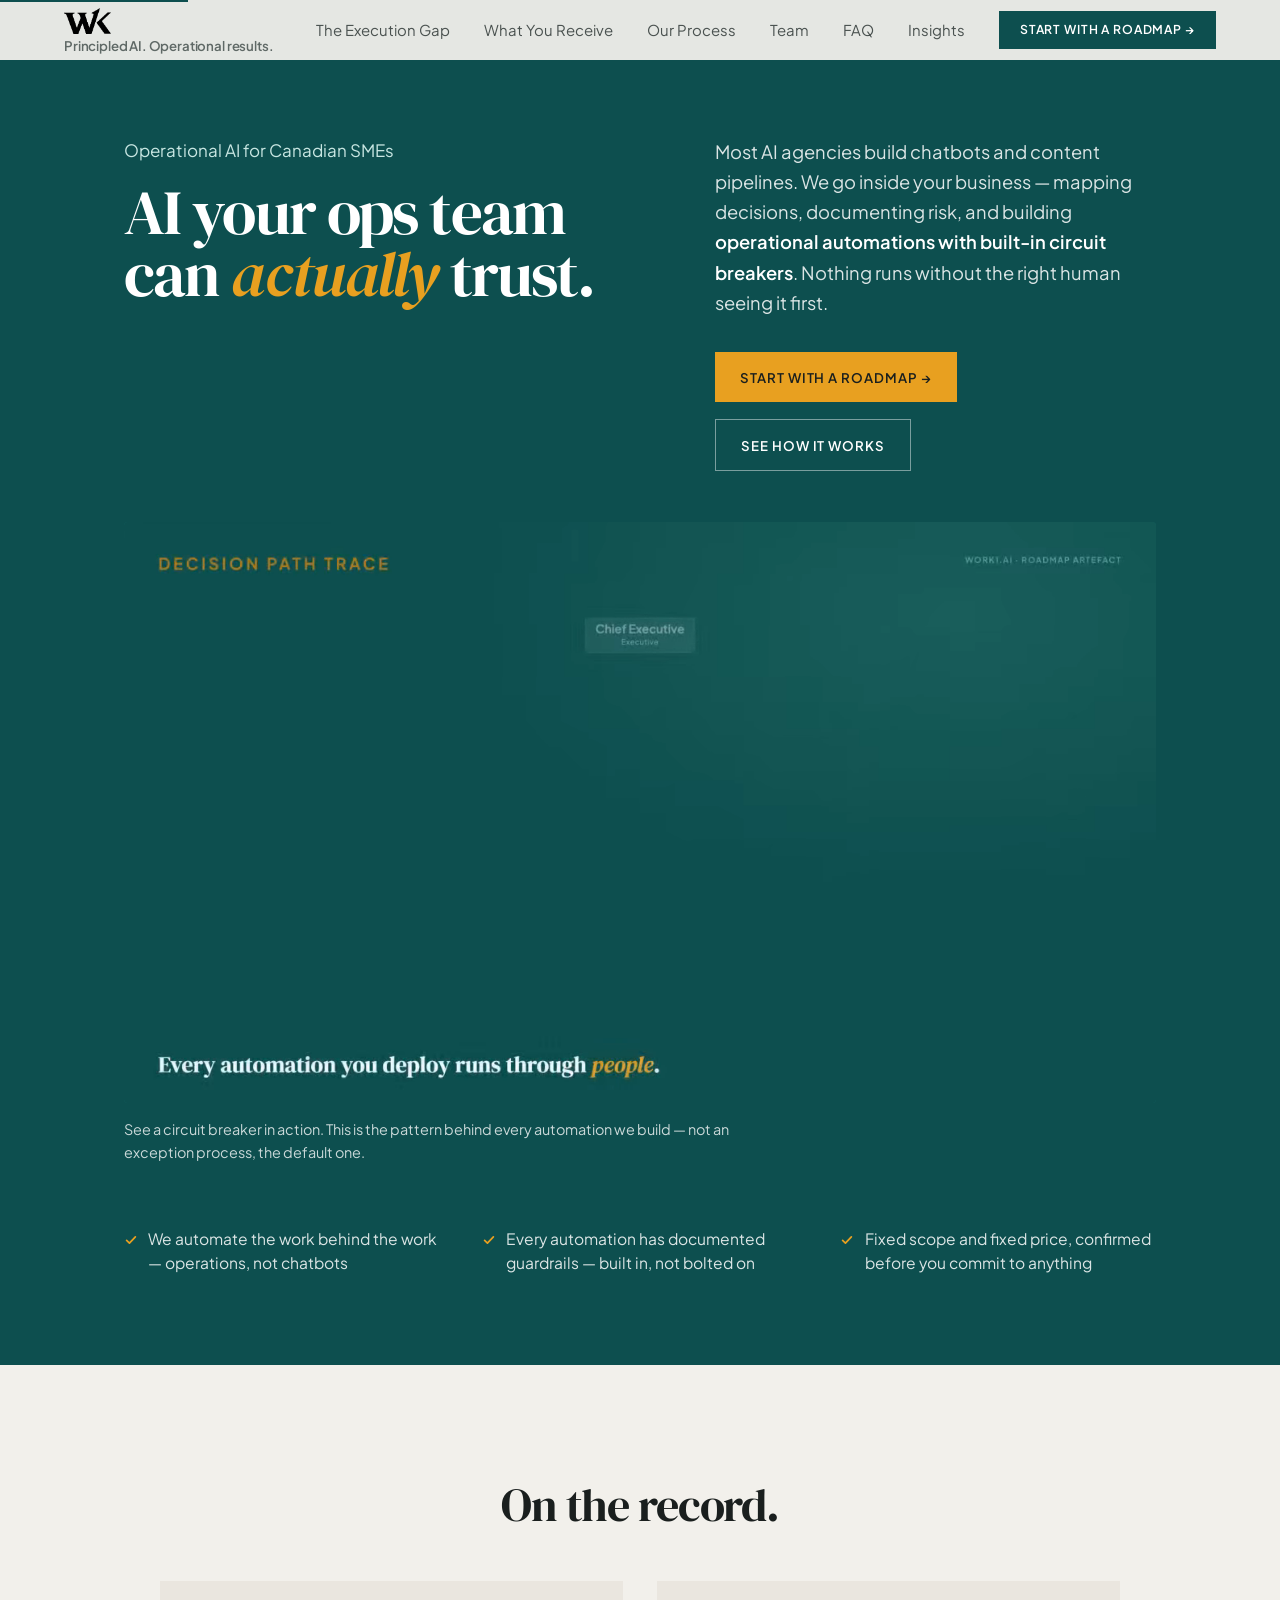
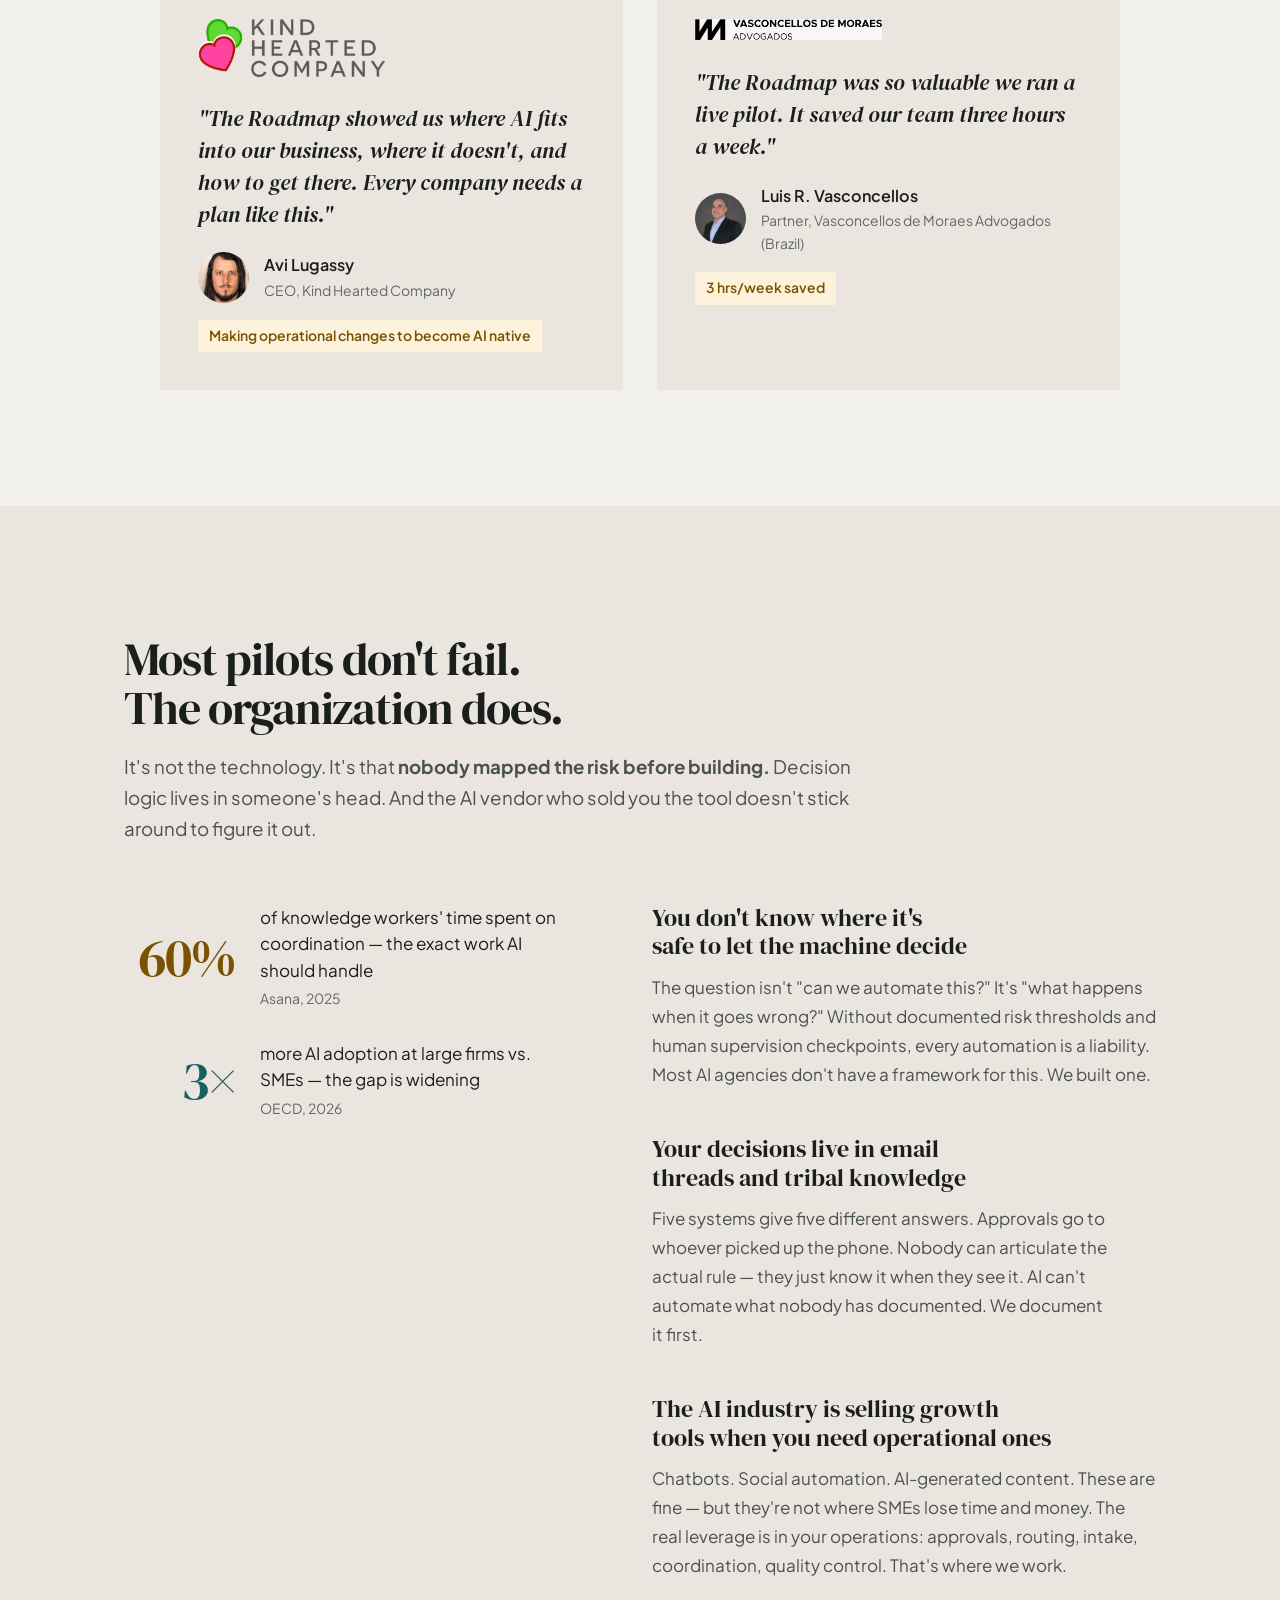
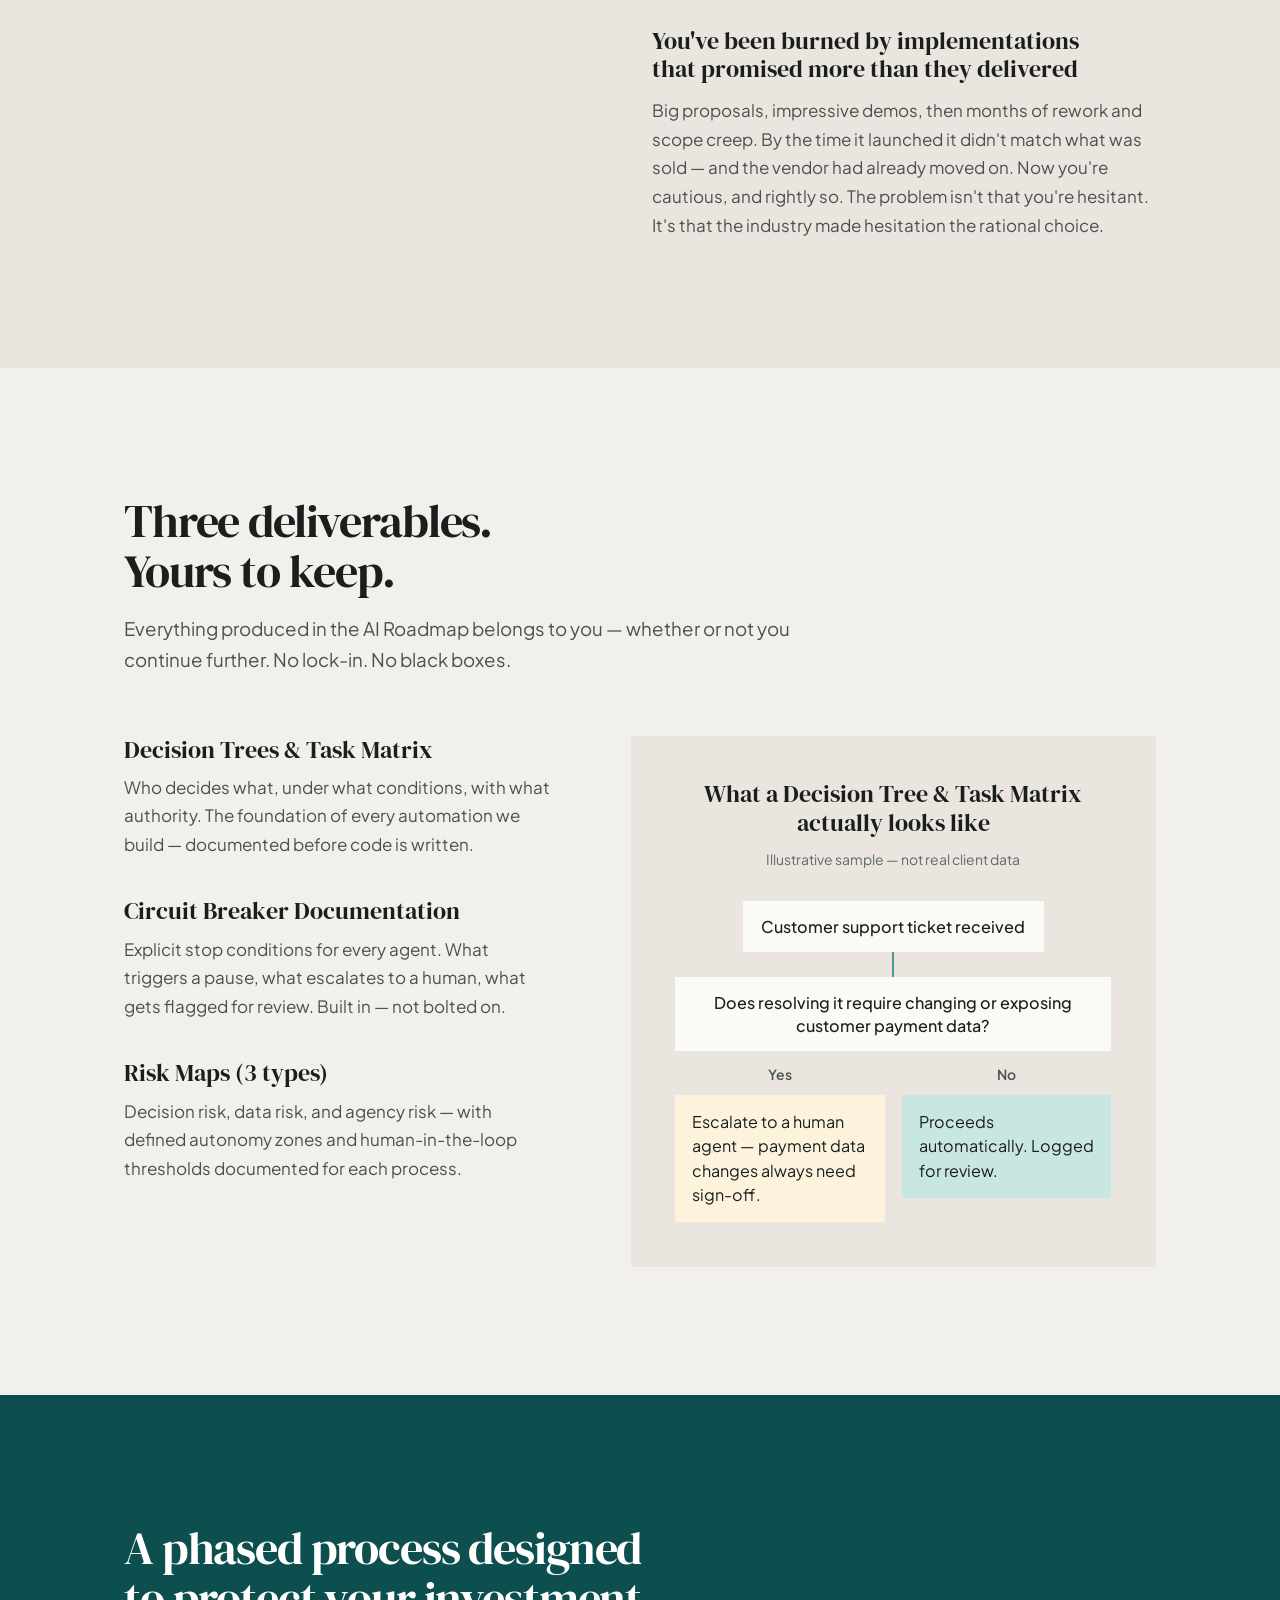
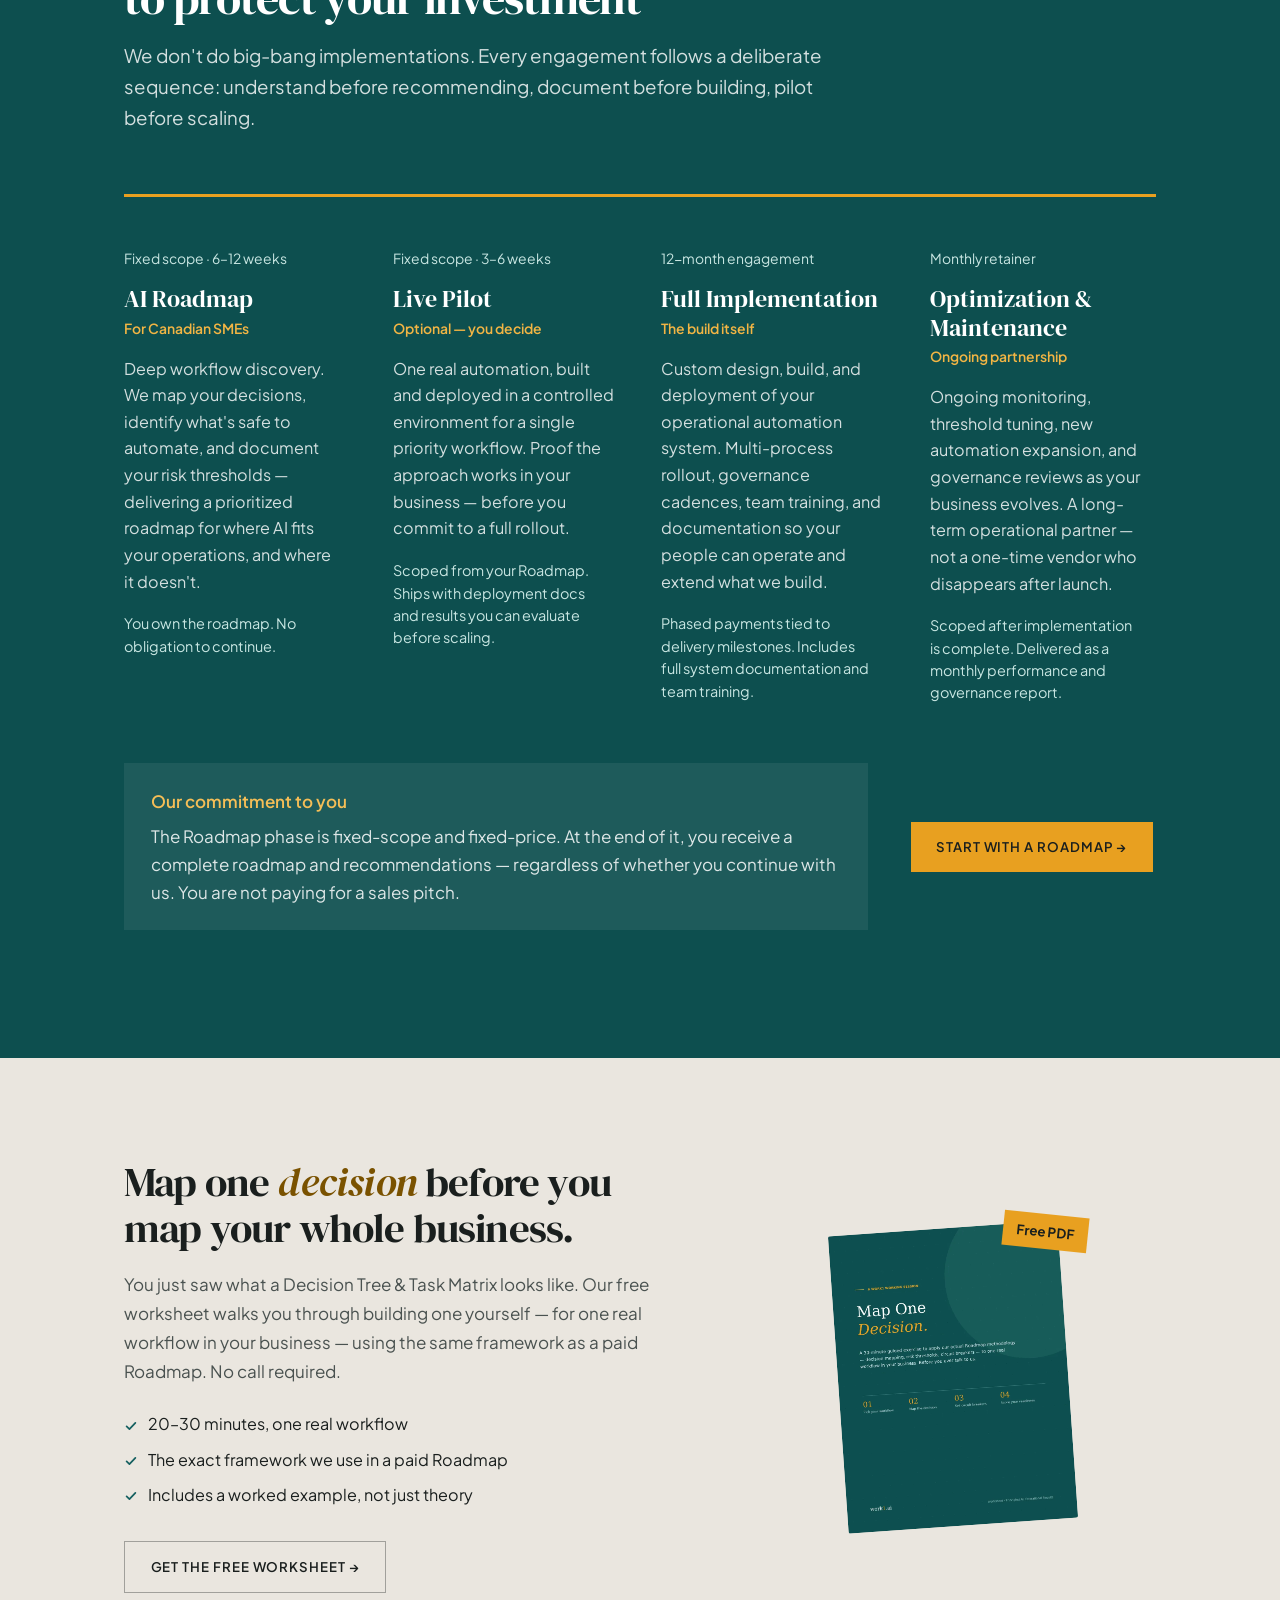
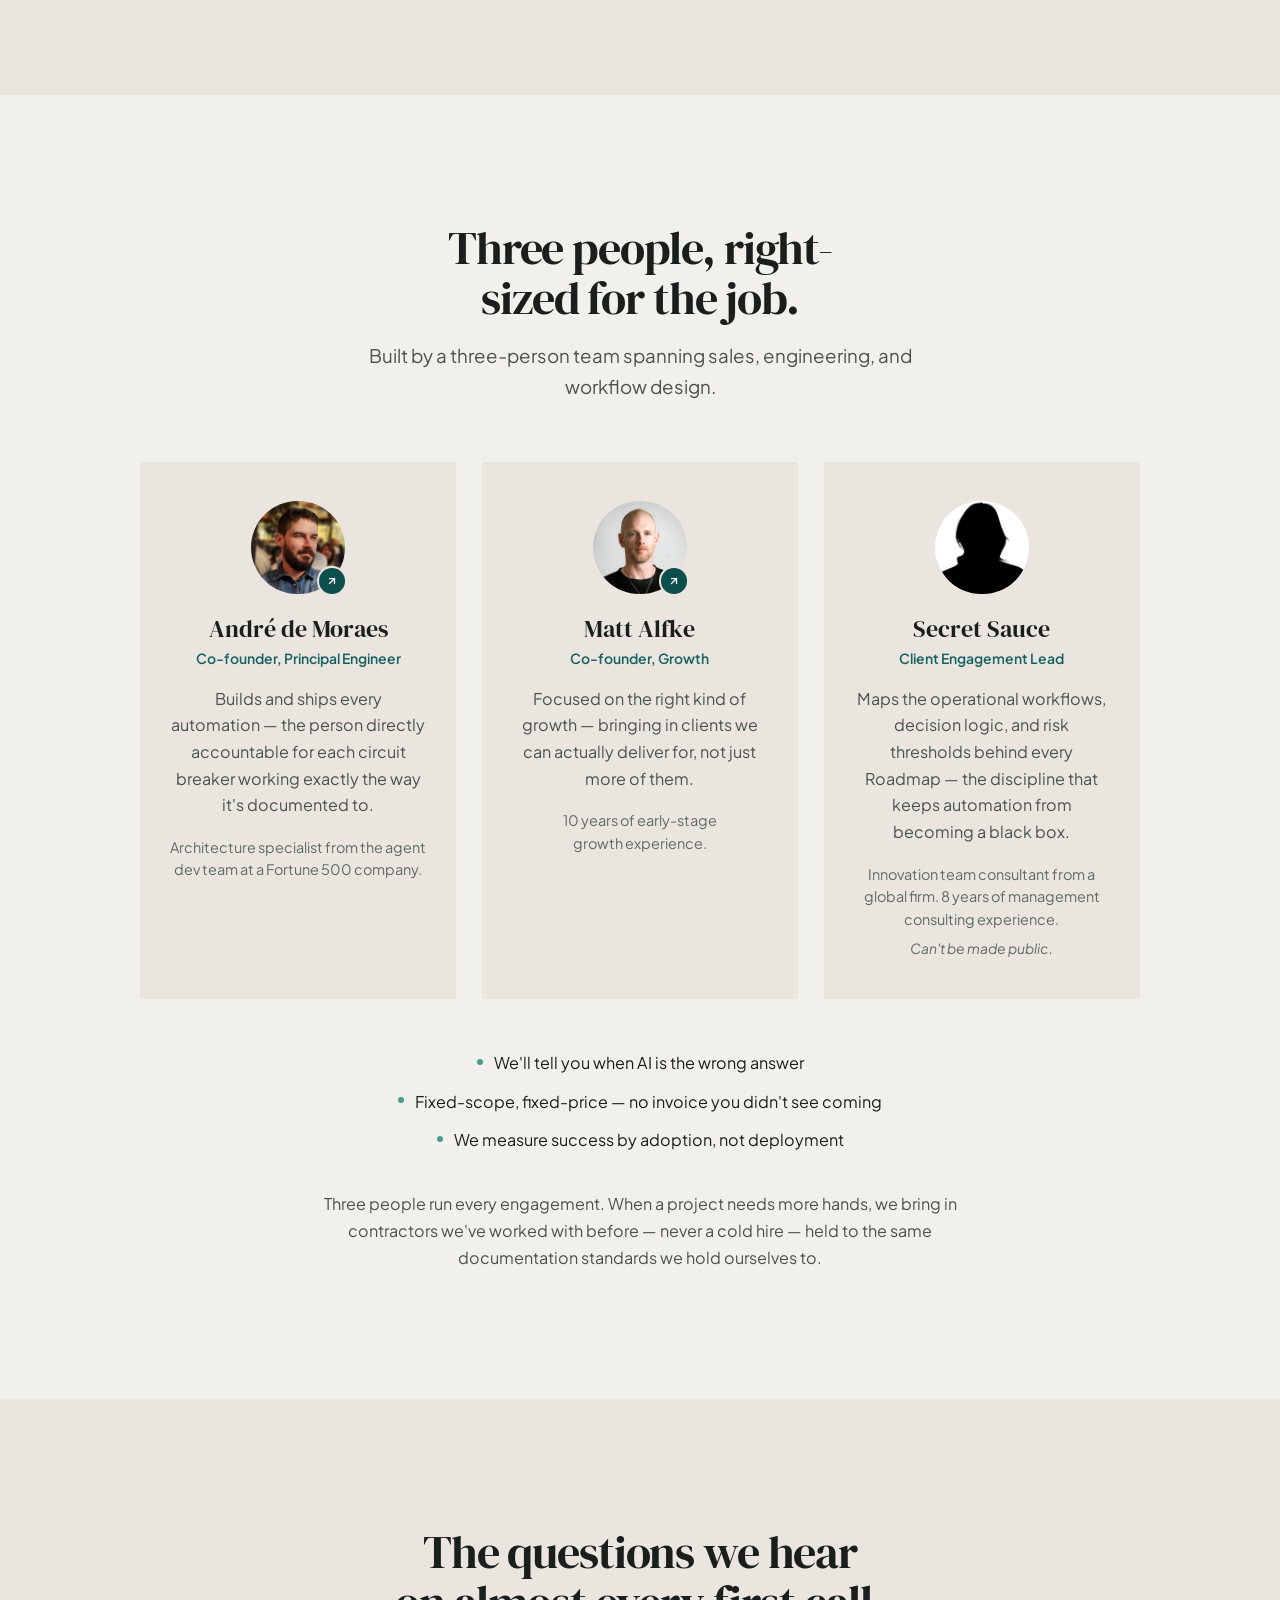
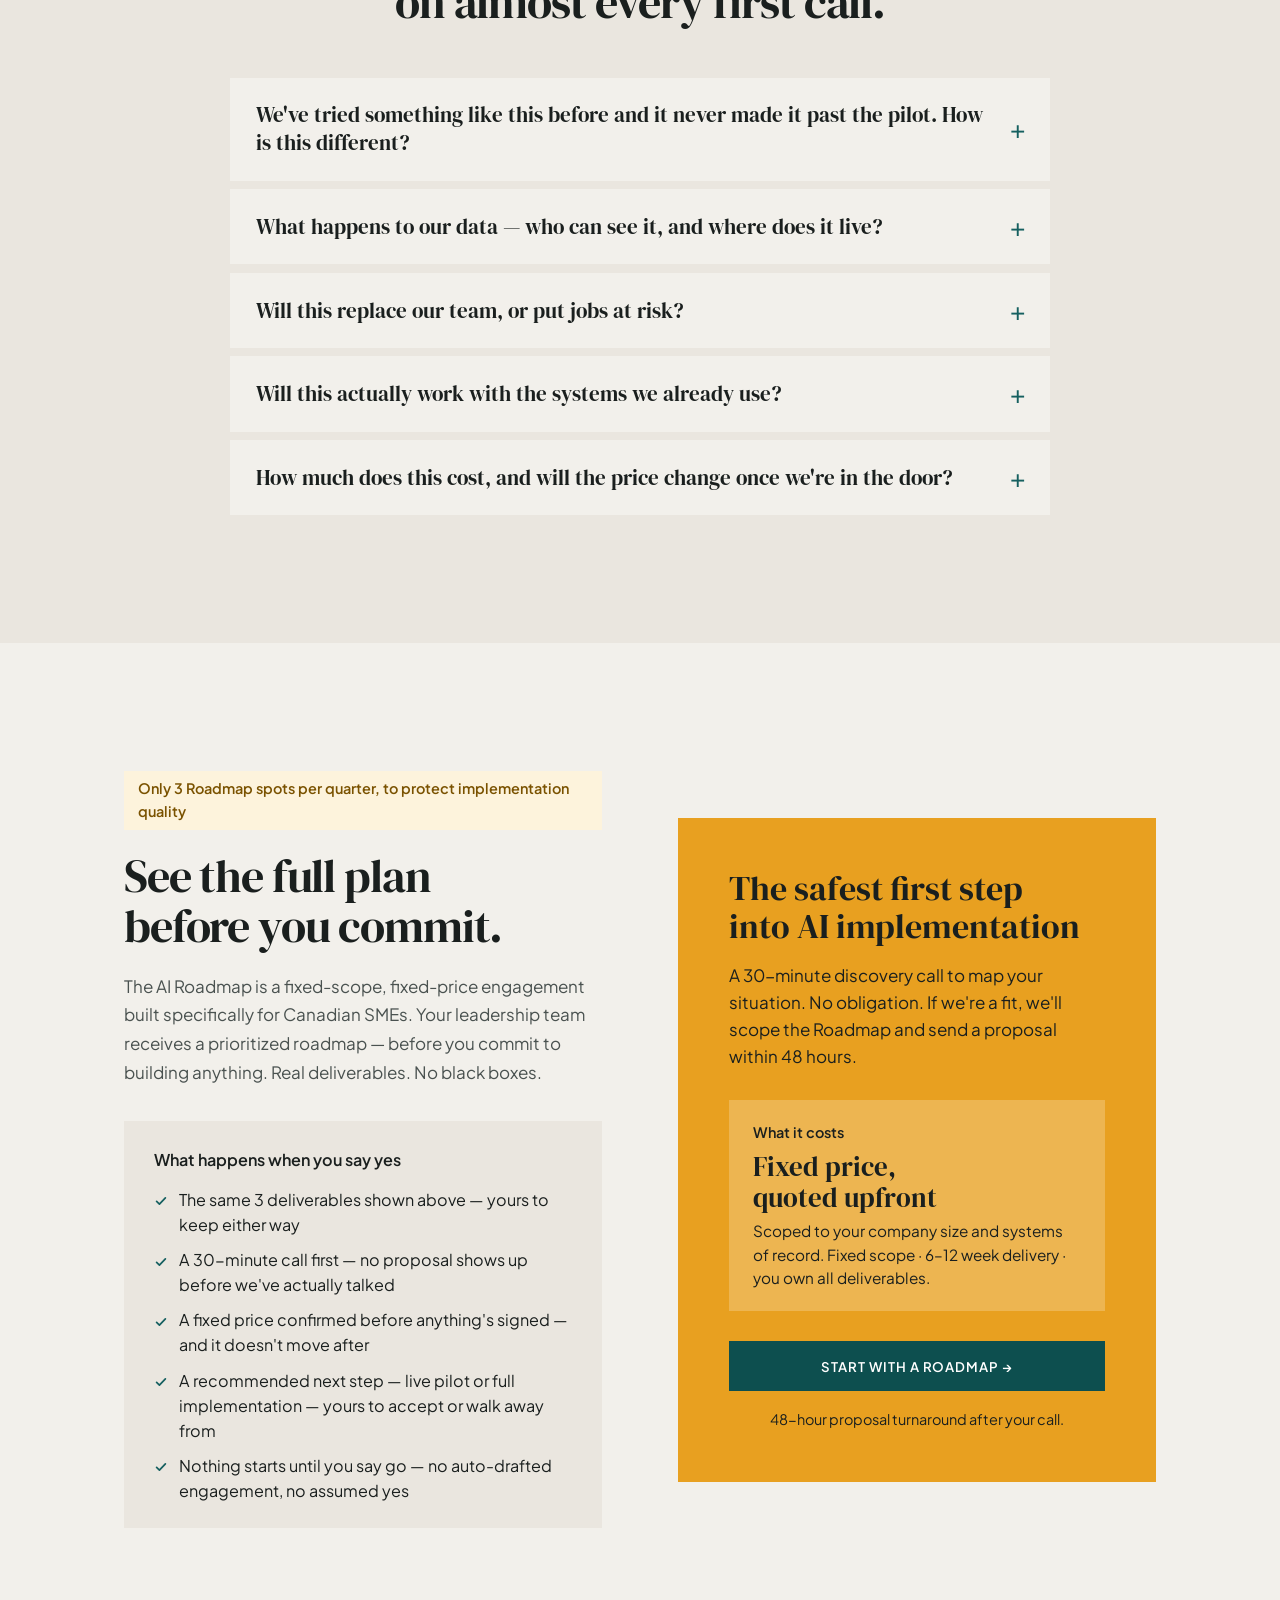
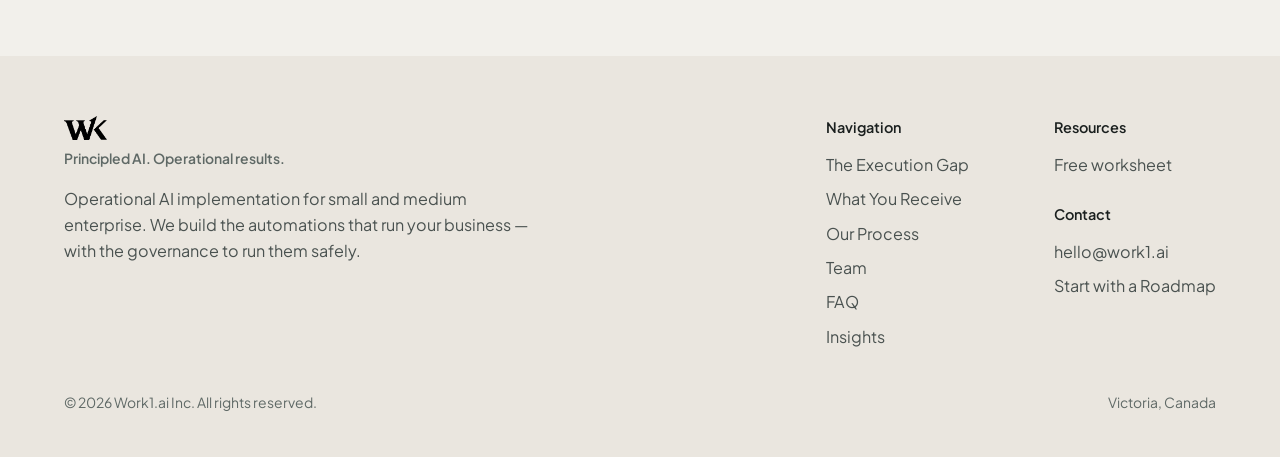
==== commit 3594cdd9: "Landing: 868ed180cc42312f3d41715262945425c1d9524a work1ai/landing@868ed180cc42312f3d41715262945425c1" ====
--- a/index.html
+++ b/index.html
@@ -1,4 +1,4 @@
-<!DOCTYPE html><html lang="en-CA"> <head><meta charset="UTF-8"><meta name="viewport" content="width=device-width, initial-scale=1.0"><title>AI Implementation for Canadian SMEs | Work1.ai</title><meta name="description" content="Work1.ai builds operational AI automations for Canadian small and medium businesses. Fixed-scope AI Roadmap with decision logic, risk mapping, and circuit breakers — before you commit to a pilot or full implementation."><link rel="canonical" href="https://work1.ai/"><!-- Open Graph --><meta property="og:title" content="AI Implementation for Canadian SMEs | Work1.ai"><meta property="og:description" content="Work1.ai builds operational AI automations for Canadian small and medium businesses. Fixed-scope AI Roadmap with decision logic, risk mapping, and circuit breakers — before you commit to a pilot or full implementation."><meta property="og:image" content="https://work1.ai/og-image.png?v=2"><meta property="og:image:width" content="1200"><meta property="og:image:height" content="630"><meta property="og:image:alt" content="Work1.ai — AI your ops team can actually trust. Operational AI for Canadian SMEs."><meta property="og:url" content="https://work1.ai/"><meta property="og:type" content="website"><meta property="og:locale" content="en_CA"><meta property="og:site_name" content="Work1.ai"><!-- Twitter Card --><meta name="twitter:card" content="summary_large_image"><meta name="twitter:title" content="AI Implementation for Canadian SMEs | Work1.ai"><meta name="twitter:description" content="Work1.ai builds operational AI automations for Canadian small and medium businesses. Fixed-scope AI Roadmap with decision logic, risk mapping, and circuit breakers — before you commit to a pilot or full implementation."><meta name="twitter:image" content="https://work1.ai/og-image.png?v=2"><meta name="twitter:image:alt" content="Work1.ai — AI your ops team can actually trust. Operational AI for Canadian SMEs."><!-- Geo-targeting --><link rel="alternate" hreflang="en-CA" href="https://work1.ai/"><meta name="geo.region" content="CA"><meta name="geo.placename" content="Victoria, British Columbia, Canada"><meta name="geo.position" content="48.4284;-123.3656"><meta name="ICBM" content="48.4284, -123.3656"><!-- Favicons --><link rel="icon" href="/favicon.ico"><link rel="apple-touch-icon" href="/apple-touch-icon.png" sizes="180x180"><link rel="preconnect" href="https://fonts.googleapis.com"><link rel="preconnect" href="https://fonts.gstatic.com" crossorigin><link href="https://fonts.googleapis.com/css2?family=DM+Serif+Display:ital@0;1&family=Plus+Jakarta+Sans:ital,wght@0,300;0,400;0,500;0,600;1,300&display=swap" rel="stylesheet"><script type="application/ld+json">{"@context":"https://schema.org","@graph":[{"@type":"Organization","@id":"https://work1.ai/#organization","name":"Work1.ai","url":"https://work1.ai","slogan":"Principled AI. Operational results.","logo":{"@type":"ImageObject","url":"https://work1.ai/logo.png","width":153,"height":85},"contactPoint":{"@type":"ContactPoint","email":"hello@work1.ai","contactType":"sales","availableLanguage":"English"},"employee":[{"@type":"Person","name":"André de Moraes","jobTitle":"Co-founder, Principal Engineer","sameAs":["https://www.linkedin.com/in/amancioandre/"]},{"@type":"Person","name":"Matt Alfke","jobTitle":"Co-founder, Growth","sameAs":["https://www.linkedin.com/in/mattalfke/"]}],"sameAs":[]},{"@type":"ProfessionalService","@id":"https://work1.ai/#professionalservice","name":"Work1.ai","url":"https://work1.ai","description":"Operational AI implementation for Canadian small and medium enterprises. Workflow discovery, decision logic documentation, risk mapping, and circuit breaker documentation.","parentOrganization":{"@id":"https://work1.ai/#organization"},"areaServed":{"@type":"Country","name":"Canada","sameAs":"https://en.wikipedia.org/wiki/Canada"},"address":{"@type":"PostalAddress","addressLocality":"Victoria","addressRegion":"BC","addressCountry":"CA"},"geo":{"@type":"GeoCoordinates","latitude":48.4284,"longitude":-123.3656},"priceRange":"$$$$","openingHours":"Mo-Fr 09:00-17:00","email":"hello@work1.ai","hasOfferCatalog":{"@id":"https://work1.ai/#offercatalog"}},{"@type":"OfferCatalog","@id":"https://work1.ai/#offercatalog","name":"Engagement phases","itemListElement":[{"@id":"https://work1.ai/#service-roadmap"},{"@id":"https://work1.ai/#service-pilot"},{"@id":"https://work1.ai/#service-implementation"},{"@id":"https://work1.ai/#service-optimization"}]},{"@type":"FAQPage","@id":"https://work1.ai/#faqpage","mainEntity":[{"@type":"Question","name":"We've tried something like this before and it never made it past the pilot. How is this different?","acceptedAnswer":{"@type":"Answer","text":"That's the norm, not the exception — 67% of organizations cite data quality issues as their top AI readiness challenge. Usually it's not the technology that stalls, it's that nobody documented the decision logic or risk thresholds before building, so nobody trusts the thing enough to expand it. That's the entire reason the Roadmap phase exists before any build starts: you get the decision logic, risk maps, and escalation rules on paper first. If a Live Pilot makes sense afterward, it's a separately scoped step you can say yes or no to — not a sunk cost you're already inside of."}},{"@type":"Question","name":"What happens to our data — who can see it, and where does it live?","acceptedAnswer":{"@type":"Answer","text":"Data security is consistently the single most-cited concern small businesses raise about AI adoption, ahead of cost or job impact — so we don't leave it implicit. Every workflow we map gets a documented data-risk assessment as part of your Risk Maps deliverable: what data the automation touches, what's sensitive, and where a human needs to see something before it moves. Nothing is assumed safe by default. If a step involves data you'd want a person to review first, that's built in as a circuit breaker, not an afterthought."}},{"@type":"Question","name":"Will this replace our team, or put jobs at risk?","acceptedAnswer":{"@type":"Answer","text":"Most small business owners don't think it will, and we're built around that view: 64% of small businesses don't believe AI will replace jobs in their industry within the next five years. We build toward the same outcome deliberately — we automate coordination and busywork (routing, approvals, status-chasing), not judgment calls, and every automation has a documented point where a named person reviews it. Our own deliverables ship as documentation your team can audit, and we measure our own success by whether your people actually adopt what we build, not just whether it got deployed."}},{"@type":"Question","name":"Will this actually work with the systems we already use?","acceptedAnswer":{"@type":"Answer","text":"This is the single most common technical objection we hear, and it's a fair one — 47% of small businesses run into integration headaches trying to bolt AI onto legacy systems. It's also exactly why the Roadmap starts with mapping your actual systems of record before we recommend anything. We're not selling a platform you have to migrate to; we document what you already run, where the data actually lives, and design around it. If something genuinely won't integrate cleanly, that comes out in the Roadmap — not six weeks into a build."}},{"@type":"Question","name":"How much does this cost, and will the price change once we're in the door?","acceptedAnswer":{"@type":"Answer","text":"Every Roadmap is scoped to your company size and the number of systems of record we need to map, so we quote your exact number on the discovery call — before you commit to anything. The Roadmap itself is fixed-scope and fixed-price: whatever we quote is what you pay, with no scope creep added mid-engagement. If we later scope a Live Pilot or Full Implementation, that's a separate, clearly priced step you decide on with the Roadmap findings already in hand — never a number that moves after you've already said yes. Book a 30-minute call and we'll walk you through the number for your business."}}]},{"@type":"Service","@id":"https://work1.ai/#service-roadmap","name":"AI Roadmap","description":"Deep workflow discovery. We map your decisions, identify what's safe to automate, and document your risk thresholds — delivering a prioritized roadmap for where AI fits your operations, and where it doesn't. Fixed scope, 6–12 weeks.","provider":{"@id":"https://work1.ai/#professionalservice"},"areaServed":{"@type":"Country","name":"Canada"},"serviceType":"AI Consulting","offers":{"@id":"https://work1.ai/#offer-roadmap"}},{"@type":"Offer","@id":"https://work1.ai/#offer-roadmap","name":"AI Roadmap","description":"Fixed-scope AI implementation roadmap for Canadian SMEs. Quoted on a discovery call from company size and number of systems of record.","priceCurrency":"CAD","availability":"https://schema.org/InStock","url":"https://meetings-na3.hubspot.com/matt-alfke","itemOffered":{"@id":"https://work1.ai/#service-roadmap"}},{"@type":"Service","@id":"https://work1.ai/#service-pilot","name":"Live Pilot","description":"One real automation, built and deployed in a controlled environment for a single priority workflow. Fixed scope, 3–6 weeks. Scoped from your Roadmap.","provider":{"@id":"https://work1.ai/#professionalservice"},"areaServed":{"@type":"Country","name":"Canada"},"serviceType":"AI Consulting"},{"@type":"Service","@id":"https://work1.ai/#service-implementation","name":"Full Implementation","description":"Custom design, build, and deployment of your operational automation system. Multi-process rollout, governance cadences, team training, and documentation. 12-month engagement.","provider":{"@id":"https://work1.ai/#professionalservice"},"areaServed":{"@type":"Country","name":"Canada"},"serviceType":"AI Implementation"},{"@type":"Service","@id":"https://work1.ai/#service-optimization","name":"Optimization & Maintenance","description":"Ongoing monitoring, threshold tuning, new automation expansion, and governance reviews as your business evolves. Monthly retainer.","provider":{"@id":"https://work1.ai/#professionalservice"},"areaServed":{"@type":"Country","name":"Canada"},"serviceType":"AI Managed Services"},{"@type":"WebSite","@id":"https://work1.ai/#website","name":"Work1.ai","url":"https://work1.ai","description":"Operational AI implementation for Canadian small and medium enterprises","publisher":{"@id":"https://work1.ai/#organization"}},{"@type":"WebPage","@id":"https://work1.ai/#webpage","url":"https://work1.ai","name":"AI Implementation for Canadian SMEs | Work1.ai","description":"Operational AI implementation for Canadian SMEs","isPartOf":{"@id":"https://work1.ai/#website"},"about":{"@id":"https://work1.ai/#professionalservice"},"dateModified":"2026-10-23","inLanguage":"en-CA","breadcrumb":{"@id":"https://work1.ai/#breadcrumb"}},{"@type":"BreadcrumbList","@id":"https://work1.ai/#breadcrumb","itemListElement":[{"@type":"ListItem","position":1,"name":"Home","item":"https://work1.ai/"}]}]}</script><link rel="stylesheet" href="/_astro/_id_.R3v3Gork.css"></head> <body> <a href="#main-content" class="skip-link">Skip to main content</a>   <nav aria-label="Main navigation"> <a href="/" class="nav-logo" aria-label="Work1.ai home"> <img src="/_astro/logo-text-black.B_WvGTBp_Z9fixE.webp" alt="Work1.ai" loading="eager" decoding="async" fetchpriority="auto" width="153" height="85" class="nav-logo-img"> <span class="nav-logo-tagline">Principled AI. Operational results.</span> </a> <div class="nav-links"> <a href="/#problem" class="nav-link">The Execution Gap</a><a href="/#process" class="nav-link">Our Process</a><a href="/#deliverables" class="nav-link">What You Receive</a><a href="/#team" class="nav-link">Team</a><a href="/#faq" class="nav-link">FAQ</a><a href="/blog/" class="nav-link">Insights</a> <a href="https://meetings-na3.hubspot.com/matt-alfke" class="nav-cta" rel="noopener"> Start with a Roadmap → </a> </div> <button type="button" class="nav-toggle" aria-label="Open menu" aria-expanded="false" aria-controls="nav-mobile-menu"> <svg width="22" height="22" viewBox="0 0 24 24" fill="none" stroke="#1A1F1E" stroke-width="1.75" stroke-linecap="round" stroke-linejoin="round" aria-hidden="true"> <line x1="3" y1="6" x2="21" y2="6"></line> <line x1="3" y1="12" x2="21" y2="12"></line> <line x1="3" y1="18" x2="21" y2="18"></line> </svg> </button> </nav> <div class="nav-mobile-menu" id="nav-mobile-menu"> <a href="/#problem" class="nav-mobile-link">The Execution Gap</a><a href="/#process" class="nav-mobile-link">Our Process</a><a href="/#deliverables" class="nav-mobile-link">What You Receive</a><a href="/#team" class="nav-mobile-link">Team</a><a href="/#faq" class="nav-mobile-link">FAQ</a><a href="/blog/" class="nav-mobile-link">Insights</a> <a href="https://meetings-na3.hubspot.com/matt-alfke" class="nav-mobile-cta" rel="noopener"> Start with a Roadmap → </a> </div> <script>
+<!DOCTYPE html><html lang="en-CA"> <head><meta charset="UTF-8"><meta name="viewport" content="width=device-width, initial-scale=1.0"><title>AI Implementation for Canadian SMEs | Work1.ai</title><meta name="description" content="Work1.ai builds operational AI automations for Canadian small and medium businesses. Fixed-scope AI Roadmap with decision logic, risk mapping, and circuit breakers — before you commit to a pilot or full implementation."><link rel="canonical" href="https://work1.ai/"><!-- Open Graph --><meta property="og:title" content="AI Implementation for Canadian SMEs | Work1.ai"><meta property="og:description" content="Work1.ai builds operational AI automations for Canadian small and medium businesses. Fixed-scope AI Roadmap with decision logic, risk mapping, and circuit breakers — before you commit to a pilot or full implementation."><meta property="og:image" content="https://work1.ai/og-image.png?v=2"><meta property="og:image:width" content="1200"><meta property="og:image:height" content="630"><meta property="og:image:alt" content="Work1.ai — AI your ops team can actually trust. Operational AI for Canadian SMEs."><meta property="og:url" content="https://work1.ai/"><meta property="og:type" content="website"><meta property="og:locale" content="en_CA"><meta property="og:site_name" content="Work1.ai"><!-- Twitter Card --><meta name="twitter:card" content="summary_large_image"><meta name="twitter:title" content="AI Implementation for Canadian SMEs | Work1.ai"><meta name="twitter:description" content="Work1.ai builds operational AI automations for Canadian small and medium businesses. Fixed-scope AI Roadmap with decision logic, risk mapping, and circuit breakers — before you commit to a pilot or full implementation."><meta name="twitter:image" content="https://work1.ai/og-image.png?v=2"><meta name="twitter:image:alt" content="Work1.ai — AI your ops team can actually trust. Operational AI for Canadian SMEs."><!-- Geo-targeting --><link rel="alternate" hreflang="en-CA" href="https://work1.ai/"><meta name="geo.region" content="CA"><meta name="geo.placename" content="Victoria, British Columbia, Canada"><meta name="geo.position" content="48.4284;-123.3656"><meta name="ICBM" content="48.4284, -123.3656"><!-- Favicons --><link rel="icon" href="/favicon.ico"><link rel="apple-touch-icon" href="/apple-touch-icon.png" sizes="180x180"><link rel="preconnect" href="https://fonts.googleapis.com"><link rel="preconnect" href="https://fonts.gstatic.com" crossorigin><link href="https://fonts.googleapis.com/css2?family=DM+Serif+Display:ital@0;1&family=Plus+Jakarta+Sans:ital,wght@0,300;0,400;0,500;0,600;1,300&display=swap" rel="stylesheet"><script type="application/ld+json">{"@context":"https://schema.org","@graph":[{"@type":"Organization","@id":"https://work1.ai/#organization","name":"Work1.ai","url":"https://work1.ai","slogan":"Principled AI. Operational results.","logo":{"@type":"ImageObject","url":"https://work1.ai/logo.png","width":153,"height":85},"contactPoint":{"@type":"ContactPoint","email":"hello@work1.ai","contactType":"sales","availableLanguage":"English"},"employee":[{"@type":"Person","name":"André de Moraes","jobTitle":"Co-founder, Principal Engineer","sameAs":["https://www.linkedin.com/in/amancioandre/"]},{"@type":"Person","name":"Matt Alfke","jobTitle":"Co-founder, Growth","sameAs":["https://www.linkedin.com/in/mattalfke/"]}],"sameAs":[]},{"@type":"ProfessionalService","@id":"https://work1.ai/#professionalservice","name":"Work1.ai","url":"https://work1.ai","description":"Operational AI implementation for Canadian small and medium enterprises. Workflow discovery, decision logic documentation, risk mapping, and circuit breaker documentation.","parentOrganization":{"@id":"https://work1.ai/#organization"},"areaServed":{"@type":"Country","name":"Canada","sameAs":"https://en.wikipedia.org/wiki/Canada"},"address":{"@type":"PostalAddress","addressLocality":"Victoria","addressRegion":"BC","addressCountry":"CA"},"geo":{"@type":"GeoCoordinates","latitude":48.4284,"longitude":-123.3656},"priceRange":"$$$$","openingHours":"Mo-Fr 09:00-17:00","email":"hello@work1.ai","hasOfferCatalog":{"@id":"https://work1.ai/#offercatalog"}},{"@type":"OfferCatalog","@id":"https://work1.ai/#offercatalog","name":"Engagement phases","itemListElement":[{"@id":"https://work1.ai/#service-roadmap"},{"@id":"https://work1.ai/#service-pilot"},{"@id":"https://work1.ai/#service-implementation"},{"@id":"https://work1.ai/#service-optimization"}]},{"@type":"FAQPage","@id":"https://work1.ai/#faqpage","mainEntity":[{"@type":"Question","name":"We've tried something like this before and it never made it past the pilot. How is this different?","acceptedAnswer":{"@type":"Answer","text":"That's the norm, not the exception. Usually it's not the technology that stalls, it's that nobody documented the decision logic or risk thresholds before building, so nobody trusts the thing enough to expand it. That's the entire reason the Roadmap phase exists before any build starts: you get the decision logic, risk maps, and escalation rules on paper first. If a Live Pilot makes sense afterward, it's a separately scoped step you can say yes or no to — not a sunk cost you're already inside of."}},{"@type":"Question","name":"What happens to our data — who can see it, and where does it live?","acceptedAnswer":{"@type":"Answer","text":"Data security is consistently the single most-cited concern small businesses raise about AI adoption, ahead of cost or job impact — so we don't leave it implicit. Every workflow we map gets a documented data-risk assessment as part of your Risk Maps deliverable: what data the automation touches, what's sensitive, and where a human needs to see something before it moves. Nothing is assumed safe by default. If a step involves data you'd want a person to review first, that's built in as a circuit breaker, not an afterthought."}},{"@type":"Question","name":"Will this replace our team, or put jobs at risk?","acceptedAnswer":{"@type":"Answer","text":"Most small business owners don't think it will, and we're built around that view: 64% of small businesses don't believe AI will replace jobs in their industry within the next five years. We build toward the same outcome deliberately — we automate coordination and busywork (routing, approvals, status-chasing), not judgment calls, and every automation has a documented point where a named person reviews it. Our own deliverables ship as documentation your team can audit, and we measure our own success by whether your people actually adopt what we build, not just whether it got deployed."}},{"@type":"Question","name":"Will this actually work with the systems we already use?","acceptedAnswer":{"@type":"Answer","text":"This is the single most common technical objection we hear, and it's a fair one — 47% of small businesses run into integration headaches trying to bolt AI onto legacy systems. It's also exactly why the Roadmap starts with mapping your actual systems of record before we recommend anything. We're not selling a platform you have to migrate to; we document what you already run, where the data actually lives, and design around it. If something genuinely won't integrate cleanly, that comes out in the Roadmap — not six weeks into a build."}},{"@type":"Question","name":"How much does this cost, and will the price change once we're in the door?","acceptedAnswer":{"@type":"Answer","text":"Every Roadmap is scoped to your company size and the number of systems of record we need to map, so we quote your exact number on the discovery call — before you commit to anything. The Roadmap itself is fixed-scope and fixed-price: whatever we quote is what you pay, with no scope creep added mid-engagement. If we later scope a Live Pilot or Full Implementation, that's a separate, clearly priced step you decide on with the Roadmap findings already in hand — never a number that moves after you've already said yes. Book a 30-minute call and we'll walk you through the number for your business."}}]},{"@type":"Service","@id":"https://work1.ai/#service-roadmap","name":"AI Roadmap","description":"Deep workflow discovery. We map your decisions, identify what's safe to automate, and document your risk thresholds — delivering a prioritized roadmap for where AI fits your operations, and where it doesn't. Fixed scope, 6–12 weeks.","provider":{"@id":"https://work1.ai/#professionalservice"},"areaServed":{"@type":"Country","name":"Canada"},"serviceType":"AI Consulting","offers":{"@id":"https://work1.ai/#offer-roadmap"}},{"@type":"Offer","@id":"https://work1.ai/#offer-roadmap","name":"AI Roadmap","description":"Fixed-scope AI implementation roadmap for Canadian SMEs. Quoted on a discovery call from company size and number of systems of record.","priceCurrency":"CAD","availability":"https://schema.org/InStock","url":"https://meetings-na3.hubspot.com/matt-alfke","itemOffered":{"@id":"https://work1.ai/#service-roadmap"}},{"@type":"Service","@id":"https://work1.ai/#service-pilot","name":"Live Pilot","description":"One real automation, built and deployed in a controlled environment for a single priority workflow. Fixed scope, 3–6 weeks. Scoped from your Roadmap.","provider":{"@id":"https://work1.ai/#professionalservice"},"areaServed":{"@type":"Country","name":"Canada"},"serviceType":"AI Consulting"},{"@type":"Service","@id":"https://work1.ai/#service-implementation","name":"Full Implementation","description":"Custom design, build, and deployment of your operational automation system. Multi-process rollout, governance cadences, team training, and documentation. 12-month engagement.","provider":{"@id":"https://work1.ai/#professionalservice"},"areaServed":{"@type":"Country","name":"Canada"},"serviceType":"AI Implementation"},{"@type":"Service","@id":"https://work1.ai/#service-optimization","name":"Optimization & Maintenance","description":"Ongoing monitoring, threshold tuning, new automation expansion, and governance reviews as your business evolves. Monthly retainer.","provider":{"@id":"https://work1.ai/#professionalservice"},"areaServed":{"@type":"Country","name":"Canada"},"serviceType":"AI Managed Services"},{"@type":"WebSite","@id":"https://work1.ai/#website","name":"Work1.ai","url":"https://work1.ai","description":"Operational AI implementation for Canadian small and medium enterprises","publisher":{"@id":"https://work1.ai/#organization"}},{"@type":"WebPage","@id":"https://work1.ai/#webpage","url":"https://work1.ai","name":"AI Implementation for Canadian SMEs | Work1.ai","description":"Operational AI implementation for Canadian SMEs","isPartOf":{"@id":"https://work1.ai/#website"},"about":{"@id":"https://work1.ai/#professionalservice"},"dateModified":"2026-11-02","inLanguage":"en-CA","breadcrumb":{"@id":"https://work1.ai/#breadcrumb"}},{"@type":"BreadcrumbList","@id":"https://work1.ai/#breadcrumb","itemListElement":[{"@type":"ListItem","position":1,"name":"Home","item":"https://work1.ai/"}]}]}</script><link rel="stylesheet" href="/_astro/_id_.CWtEp9t9.css"></head> <body> <a href="#main-content" class="skip-link">Skip to main content</a>   <nav aria-label="Main navigation"> <a href="/" class="nav-logo" aria-label="Work1.ai home"> <img src="/_astro/logo-text-black.B_WvGTBp_Z9fixE.webp" alt="Work1.ai" loading="eager" decoding="async" fetchpriority="auto" width="153" height="85" class="nav-logo-img"> <span class="nav-logo-tagline">Principled AI. Operational results.</span> </a> <div class="nav-links"> <a href="/#problem" class="nav-link">The Execution Gap</a><a href="/#deliverables" class="nav-link">What You Receive</a><a href="/#process" class="nav-link">Our Process</a><a href="/#team" class="nav-link">Team</a><a href="/#faq" class="nav-link">FAQ</a><a href="/blog/" class="nav-link">Insights</a> <a href="https://meetings-na3.hubspot.com/matt-alfke" class="nav-cta" rel="noopener"> Start with a Roadmap → </a> </div> <button type="button" class="nav-toggle" aria-label="Open menu" aria-expanded="false" aria-controls="nav-mobile-menu"> <svg width="22" height="22" viewBox="0 0 24 24" fill="none" stroke="#1A1F1E" stroke-width="1.75" stroke-linecap="round" stroke-linejoin="round" aria-hidden="true"> <line x1="3" y1="6" x2="21" y2="6"></line> <line x1="3" y1="12" x2="21" y2="12"></line> <line x1="3" y1="18" x2="21" y2="18"></line> </svg> </button> </nav> <div class="nav-mobile-menu" id="nav-mobile-menu"> <a href="/#problem" class="nav-mobile-link">The Execution Gap</a><a href="/#deliverables" class="nav-mobile-link">What You Receive</a><a href="/#process" class="nav-mobile-link">Our Process</a><a href="/#team" class="nav-mobile-link">Team</a><a href="/#faq" class="nav-mobile-link">FAQ</a><a href="/blog/" class="nav-mobile-link">Insights</a> <a href="https://meetings-na3.hubspot.com/matt-alfke" class="nav-mobile-cta" rel="noopener"> Start with a Roadmap → </a> </div> <script>
   (function () {
     var navToggle = document.querySelector('.nav-toggle');
     var navMobileMenu = document.querySelector('.nav-mobile-menu');
@@ -28,13 +28,13 @@
       }
     });
   })();
-</script> <main id="main-content"> <section id="hero" aria-label="Introduction"> <div class="hero-bg"></div> <div class="hero-grid-bg"></div> <div class="hero-top"> <img src="/_astro/logo-text-white.hNOnhwE1_Zu85jg.webp" alt="Work1.ai" loading="eager" decoding="async" fetchpriority="auto" width="153" height="85" class="hero-logo"> <div class="hero-eyebrow">Operational AI for Canadian SMEs</div> <h1 class="hero-h1">AI your ops team can <em>actually</em> trust.</h1> <p class="hero-sub">
+</script> <main id="main-content"> <section id="hero" aria-label="Introduction"> <div class="hero-inner"> <div class="hero-split"> <div class="hero-title"> <p class="hero-positioning">Operational AI for Canadian SMEs</p> <h1 class="hero-h1">AI your ops team can <em>actually</em> trust.</h1> </div> <div class="hero-copy"> <p class="hero-sub">
 Most AI agencies build chatbots and content pipelines. We go inside your business — mapping decisions, documenting risk, and building <strong>operational automations
-      with built-in circuit breakers</strong>. Nothing runs without the right human seeing it first.
-</p> <div class="hero-actions"> <a href="https://meetings-na3.hubspot.com/matt-alfke" class="btn btn-primary" rel="noopener"> Start with a Roadmap → </a> <a href="#process" class="btn btn-outline">See how it works</a> </div> <div class="hero-facts"> <div class="hero-fact"><span class="hero-fact-mark">✓</span> We automate the work behind the work — operations, not chatbots</div> <div class="hero-fact"><span class="hero-fact-mark">✓</span> Every automation has documented guardrails — built in, not bolted on</div> <div class="hero-fact"><span class="hero-fact-mark">✓</span> Fixed scope and fixed price, confirmed before you commit to anything</div> </div> </div> <div class="cb-section"> <div class="cb-inner"> <div class="cb-header"> <div class="hero-card-label">See a circuit breaker in action</div> </div> <div class="cb-video-wrap reveal"> <video id="cb-video" class="cb-video" muted loop playsinline preload="metadata" poster="/media/org-workflow-trace-poster.jpg" aria-label="An automation pausing at a circuit breaker and routing the step to a human for approval"> <source src="/media/org-workflow-trace.webm" type="video/webm"> <source src="/media/org-workflow-trace.mp4" type="video/mp4"> </video> </div> <div class="cb-caption">This is the pattern behind every automation we build — not an exception process, the default one.</div> </div> </div> </section> <script>
+          with built-in circuit breakers</strong>. Nothing runs without the right human seeing it first.
+</p> <div class="hero-actions"> <a href="https://meetings-na3.hubspot.com/matt-alfke" class="btn btn-primary" rel="noopener"> Start with a Roadmap → </a> <a href="#process" class="btn btn-outline">See how it works</a> </div> </div> </div> <figure class="hero-visual"> <video id="cb-video" class="cb-video" muted loop playsinline preload="metadata" poster="/media/org-workflow-trace-approval.jpg" width="1920" height="1080" aria-label="An automation pausing at a circuit breaker and routing the step to a human for approval"> <source src="/media/org-workflow-trace.webm" type="video/webm"> <source src="/media/org-workflow-trace.mp4" type="video/mp4"> </video> <figcaption class="cb-caption">See a circuit breaker in action. This is the pattern behind every automation we build — not an exception process, the default one.</figcaption> </figure> <ul class="hero-facts"> <li class="hero-fact"><svg class="check-mark" width="14" height="14" viewBox="0 0 16 16" fill="none" stroke="currentColor" stroke-width="2" stroke-linecap="round" stroke-linejoin="round" aria-hidden="true"> <path d="M3 8.5l3.2 3L13 4.5"></path> </svg> We automate the work behind the work — operations, not chatbots</li> <li class="hero-fact"><svg class="check-mark" width="14" height="14" viewBox="0 0 16 16" fill="none" stroke="currentColor" stroke-width="2" stroke-linecap="round" stroke-linejoin="round" aria-hidden="true"> <path d="M3 8.5l3.2 3L13 4.5"></path> </svg> Every automation has documented guardrails — built in, not bolted on</li> <li class="hero-fact"><svg class="check-mark" width="14" height="14" viewBox="0 0 16 16" fill="none" stroke="currentColor" stroke-width="2" stroke-linecap="round" stroke-linejoin="round" aria-hidden="true"> <path d="M3 8.5l3.2 3L13 4.5"></path> </svg> Fixed scope and fixed price, confirmed before you commit to anything</li> </ul> </div> </section> <script>
   (function () {
     // Play only while in view — saves bandwidth and battery versus blind
-    // autoplay, and means visitors never land on a frozen first frame.
+    // autoplay. Reduced-motion visitors keep the approval-frame poster.
     var cbVideo = document.getElementById('cb-video');
     if (!cbVideo || !('IntersectionObserver' in window)) return;
 
@@ -54,9 +54,9 @@
     );
     observer.observe(cbVideo);
   })();
-</script> <section id="problem" aria-label="The execution gap"> <div class="container"> <div class="problem-grid"> <div class="problem-sticky reveal"> <div class="rule-label"><span>The execution gap</span></div> <h2 class="section-h">Most pilots don't fail. The organization does.</h2> <p class="section-intro">It's not the technology. It's that <strong>nobody mapped the risk before building.</strong> Decision logic lives in someone's head. And the AI vendor who sold you the tool doesn't stick around to figure it out.</p> <div class="stat-row"> <div class="stat-item"> <div class="stat-num">60%</div> <div> <div class="stat-text">of knowledge workers' time spent on coordination — the exact work AI should handle</div> <div class="stat-source">Asana, 2025</div> </div> </div> <div class="stat-item"> <div class="stat-num">67%</div> <div> <div class="stat-text">of organizations cite data quality issues as their top AI readiness challenge</div> <div class="stat-source"><a href="https://atlan.com/data-governance-readiness-assessment/" target="_blank" rel="noopener noreferrer" style="color:inherit;text-decoration:underline;">LinkedIn, 2026</a></div> </div> </div> <div class="stat-item"> <div class="stat-num">3×</div> <div> <div class="stat-text">more AI adoption at large firms vs. SMEs — the gap is widening</div> <div class="stat-source">OECD, 2026</div> </div> </div> </div> </div> <div class="problem-cards"> <div class="problem-card reveal reveal-delay-1"> <span class="pc-tag">Pain 01</span> <h3>You don't know where it's safe to let the machine decide</h3> <p>The question isn't "can we automate this?" It's "what happens when it goes wrong?" Without documented risk thresholds and human supervision checkpoints, every automation is a liability. Most AI agencies don't have a framework for this. We built one.</p> </div> <div class="problem-card reveal reveal-delay-2"> <span class="pc-tag">Pain 02</span> <h3>Your decisions live in email threads and tribal knowledge</h3> <p>Five systems give five different answers. Approvals go to whoever picked up the phone. Nobody can articulate the actual rule — they just know it when they see it. AI can't automate what nobody has documented. We document it first.</p> </div> <div class="problem-card reveal reveal-delay-3"> <span class="pc-tag">Pain 03</span> <h3>The AI industry is selling growth tools when you need operational ones</h3> <p>Chatbots. Social automation. AI-generated content. These are fine — but they're not where SMEs lose time and money. The real leverage is in your operations: approvals, routing, intake, coordination, quality control. That's where we work.</p> </div> <div class="problem-card reveal reveal-delay-4"> <span class="pc-tag">Pain 04</span> <h3>You've been burned by implementations that promised more than they delivered</h3> <p>Big proposals, impressive demos, then months of rework and scope creep. By the time it launched it didn't match what was sold — and the vendor had already moved on. Now you're cautious, and rightly so. The problem isn't that you're hesitant. It's that the industry made hesitation the rational choice.</p> </div> </div> </div> </div> </section> <section id="testimonials" class="testimonials-section" aria-label="Client testimonials"> <div class="container"> <div class="testimonials-header reveal"> <div class="rule-label"><span>Proof, not promises</span></div> <h2 class="section-h">On the record.</h2> </div> <div class="testimonials-grid"> <div class="testimonial-card reveal reveal-delay-1"> <div class="proof-block-title">Client</div> <div class="proof-placeholder-wrap" style="align-items:flex-start;"> <img src="/_astro/testimonial-kind-hearted-logo.CJtVDebQ_Z20qycU.webp" alt="Kind Hearted Company" loading="lazy" decoding="async" fetchpriority="auto" width="600" height="184" class="proof-client-logo"> </div> <blockquote class="proof-quote">"The Roadmap showed us where AI fits into our business, where it doesn't, and how to get there. Every company needs a plan like this."</blockquote> <div class="proof-attribution"> <div class="proof-avatar-placeholder proof-avatar-photo"> <img src="/_astro/testimonial-avi-lugassy.DozcPjBj_Z2gnRRB.webp" alt="Avi Lugassy" loading="lazy" decoding="async" fetchpriority="auto" width="400" height="400"> </div> <div class="proof-attribution-text"> <div class="proof-client-name">Avi Lugassy</div> <div class="proof-client-role">CEO, Kind Hearted Company</div> </div> </div> <div class="proof-stat proof-stat-real">Making operational changes to become AI native</div> </div> <div class="testimonial-card reveal reveal-delay-2"> <div class="proof-block-title">Client</div> <div class="proof-placeholder-wrap" style="align-items:flex-start;"> <img src="/_astro/testimonial-vm-advogados.IMq1Uow9_1Gi0cY.webp" alt="Vasconcellos de Moraes Advogados" loading="lazy" decoding="async" fetchpriority="auto" width="658" height="73" class="proof-client-logo"> </div> <blockquote class="proof-quote">"The Roadmap was so valuable we ran a live pilot. It saved our team three hours a week."</blockquote> <div class="proof-attribution"> <div class="proof-avatar-placeholder proof-avatar-photo"> <img src="/_astro/testimonial-luis-vasconcellos.DY1_76HR_1HYT3t.webp" alt="Luis R. Vasconcellos" loading="lazy" decoding="async" fetchpriority="auto" width="640" height="640"> </div> <div class="proof-attribution-text"> <div class="proof-client-name">Luis R. Vasconcellos</div> <div class="proof-client-role">Partner, Vasconcellos de Moraes Advogados (Brazil)</div> </div> </div> <div class="proof-stat proof-stat-real">3 hrs/week saved</div> </div> </div> </div> </section> <section id="process" aria-label="Our process"> <div class="process-bg"></div> <div class="process-bg-glow"></div> <div class="container"> <div class="process-top reveal"> <div class="rule-label"><span>How it works</span></div> <h2 class="section-h">A phased process designed to protect your investment</h2> <p class="section-intro">We don't do big-bang implementations. Every engagement follows a deliberate sequence: understand before recommending, document before building, pilot before scaling.</p> </div> <div class="phases-progress"><div class="phases-progress-fill"></div></div> <div class="phases-flow phases-flow-4"> <div class="phase-flow reveal"> <div class="phase-flow-num">01</div> <div class="phase-flow-badge">Fixed scope · 6–12 weeks</div> <h3>AI Roadmap</h3> <span class="phase-flow-tag">For Canadian SMEs</span> <p>Deep workflow discovery. We map your decisions, identify what&#39;s safe to automate, and document your risk thresholds — delivering a prioritized roadmap for where AI fits your operations, and where it doesn&#39;t.</p> <div class="phase-flow-note">You own the roadmap. No obligation to continue.</div> </div><div class="phase-flow reveal reveal-delay-1"> <div class="phase-flow-num">02</div> <div class="phase-flow-badge">Fixed scope · 3–6 weeks</div> <h3>Live Pilot</h3> <span class="phase-flow-tag">Optional — you decide</span> <p>One real automation, built and deployed in a controlled environment for a single priority workflow. Proof the approach works in your business — before you commit to a full rollout.</p> <div class="phase-flow-note">Scoped from your Roadmap. Ships with deployment docs and results you can evaluate before scaling.</div> </div><div class="phase-flow reveal reveal-delay-2"> <div class="phase-flow-num">03</div> <div class="phase-flow-badge">12-month engagement</div> <h3>Full Implementation</h3> <span class="phase-flow-tag">The build itself</span> <p>Custom design, build, and deployment of your operational automation system. Multi-process rollout, governance cadences, team training, and documentation so your people can operate and extend what we build.</p> <div class="phase-flow-note">Phased payments tied to delivery milestones. Includes full system documentation and team training.</div> </div><div class="phase-flow reveal reveal-delay-3"> <div class="phase-flow-num">04</div> <div class="phase-flow-badge">Monthly retainer</div> <h3>Optimization &amp; Maintenance</h3> <span class="phase-flow-tag">Ongoing partnership</span> <p>Ongoing monitoring, threshold tuning, new automation expansion, and governance reviews as your business evolves. A long-term operational partner — not a one-time vendor who disappears after launch.</p> <div class="phase-flow-note">Scoped after implementation is complete. Delivered as a monthly performance and governance report.</div> </div> </div> <div class="process-note reveal reveal-delay-4"> <strong>Our commitment to you</strong>
+</script> <section id="testimonials" class="testimonials-section" aria-label="Client testimonials"> <div class="container"> <div class="testimonials-header reveal"> <h2 class="section-h">On the record.</h2> </div> <div class="testimonials-grid"> <div class="testimonial-card reveal reveal-delay-1"> <div class="proof-placeholder-wrap"> <img src="/_astro/testimonial-kind-hearted-logo.CJtVDebQ_Z20qycU.webp" alt="Kind Hearted Company" loading="lazy" decoding="async" fetchpriority="auto" width="600" height="184" class="proof-client-logo"> </div> <blockquote class="proof-quote">"The Roadmap showed us where AI fits into our business, where it doesn't, and how to get there. Every company needs a plan like this."</blockquote> <div class="proof-attribution"> <div class="proof-avatar-placeholder proof-avatar-photo"> <img src="/_astro/testimonial-avi-lugassy.DozcPjBj_Z2gnRRB.webp" alt="Avi Lugassy" loading="lazy" decoding="async" fetchpriority="auto" width="400" height="400"> </div> <div class="proof-attribution-text"> <div class="proof-client-name">Avi Lugassy</div> <div class="proof-client-role">CEO, Kind Hearted Company</div> </div> </div> <div class="proof-stat proof-stat-real">Making operational changes to become AI native</div> </div> <div class="testimonial-card reveal reveal-delay-2"> <div class="proof-placeholder-wrap"> <img src="/_astro/testimonial-vm-advogados.IMq1Uow9_1Gi0cY.webp" alt="Vasconcellos de Moraes Advogados" loading="lazy" decoding="async" fetchpriority="auto" width="658" height="73" class="proof-client-logo"> </div> <blockquote class="proof-quote">"The Roadmap was so valuable we ran a live pilot. It saved our team three hours a week."</blockquote> <div class="proof-attribution"> <div class="proof-avatar-placeholder proof-avatar-photo"> <img src="/_astro/testimonial-luis-vasconcellos.DY1_76HR_1HYT3t.webp" alt="Luis R. Vasconcellos" loading="lazy" decoding="async" fetchpriority="auto" width="640" height="640"> </div> <div class="proof-attribution-text"> <div class="proof-client-name">Luis R. Vasconcellos</div> <div class="proof-client-role">Partner, Vasconcellos de Moraes Advogados (Brazil)</div> </div> </div> <div class="proof-stat proof-stat-real">3 hrs/week saved</div> </div> </div> </div> </section> <section id="problem" aria-label="The execution gap"> <div class="container"> <div class="problem-header reveal"> <h2 class="section-h">Most pilots don't fail. The organization does.</h2> <p class="section-intro">It's not the technology. It's that <strong>nobody mapped the risk before building.</strong> Decision logic lives in someone's head. And the AI vendor who sold you the tool doesn't stick around to figure it out.</p> </div> <div class="problem-grid"> <div class="problem-sticky reveal"> <div class="stat-row"> <div class="stat-item"> <div class="stat-num">60%</div> <div> <div class="stat-text">of knowledge workers' time spent on coordination — the exact work AI should handle</div> <div class="stat-source">Asana, 2025</div> </div> </div> <div class="stat-item"> <div class="stat-num">3×</div> <div> <div class="stat-text">more AI adoption at large firms vs. SMEs — the gap is widening</div> <div class="stat-source">OECD, 2026</div> </div> </div> </div> </div> <div class="problem-cards"> <div class="problem-card reveal reveal-delay-1"> <h3>You don't know where it's safe to let the machine decide</h3> <p>The question isn't "can we automate this?" It's "what happens when it goes wrong?" Without documented risk thresholds and human supervision checkpoints, every automation is a liability. Most AI agencies don't have a framework for this. We built one.</p> </div> <div class="problem-card reveal reveal-delay-2"> <h3>Your decisions live in email threads and tribal knowledge</h3> <p>Five systems give five different answers. Approvals go to whoever picked up the phone. Nobody can articulate the actual rule — they just know it when they see it. AI can't automate what nobody has documented. We document it first.</p> </div> <div class="problem-card reveal reveal-delay-3"> <h3>The AI industry is selling growth tools when you need operational ones</h3> <p>Chatbots. Social automation. AI-generated content. These are fine — but they're not where SMEs lose time and money. The real leverage is in your operations: approvals, routing, intake, coordination, quality control. That's where we work.</p> </div> <div class="problem-card reveal reveal-delay-4"> <h3>You've been burned by implementations that promised more than they delivered</h3> <p>Big proposals, impressive demos, then months of rework and scope creep. By the time it launched it didn't match what was sold — and the vendor had already moved on. Now you're cautious, and rightly so. The problem isn't that you're hesitant. It's that the industry made hesitation the rational choice.</p> </div> </div> </div> </div> </section> <section id="deliverables" aria-label="What you receive"> <div class="container"> <div class="del-header reveal"> <h2 class="section-h">Three deliverables.<br>Yours to keep.</h2> <p class="section-intro">Everything produced in the AI Roadmap belongs to you — whether or not you continue further. No lock-in. No black boxes.</p> </div> <div class="del-layout"> <ul class="del-list"> <li class="del-item reveal reveal-delay-1"> <h3>Decision Trees &amp; Task Matrix</h3> <p>Who decides what, under what conditions, with what authority. The foundation of every automation we build — documented before code is written.</p> </li> <li class="del-item reveal reveal-delay-2"> <h3>Circuit Breaker Documentation</h3> <p>Explicit stop conditions for every agent. What triggers a pause, what escalates to a human, what gets flagged for review. Built in — not bolted on.</p> </li> <li class="del-item reveal reveal-delay-3"> <h3>Risk Maps (3 types)</h3> <p>Decision risk, data risk, and agency risk — with defined autonomy zones and human-in-the-loop thresholds documented for each process.</p> </li> </ul> <figure class="sample-deliverable reveal reveal-delay-1"> <figcaption> <h3>What a Decision Tree &amp; Task Matrix actually looks like</h3> <span class="sample-badge">Illustrative sample — not real client data</span> </figcaption> <div class="tree-node">Customer support ticket received</div> <div class="tree-connector-v"></div> <div class="tree-decision">Does resolving it require changing or exposing customer payment data?</div> <div class="tree-branches"> <div> <div class="tree-branch-label">Yes</div> <div class="tree-outcome tree-outcome-escalate">Escalate to a human agent — payment data changes always need sign-off.</div> </div> <div> <div class="tree-branch-label">No</div> <div class="tree-outcome tree-outcome-auto">Proceeds automatically. Logged for review.</div> </div> </div> </figure> </div> </div> </section> <section id="process" aria-label="Our process"> <div class="container"> <div class="process-top reveal"> <h2 class="section-h">A phased process designed to protect your investment</h2> <p class="section-intro">We don't do big-bang implementations. Every engagement follows a deliberate sequence: understand before recommending, document before building, pilot before scaling.</p> </div> <div class="phases-progress"><div class="phases-progress-fill"></div></div> <ol class="phases-flow phases-flow-4"> <li class="phase-flow reveal"> <div class="phase-flow-badge">Fixed scope · 6–12 weeks</div> <h3>AI Roadmap</h3> <span class="phase-flow-tag">For Canadian SMEs</span> <p>Deep workflow discovery. We map your decisions, identify what&#39;s safe to automate, and document your risk thresholds — delivering a prioritized roadmap for where AI fits your operations, and where it doesn&#39;t.</p> <div class="phase-flow-note">You own the roadmap. No obligation to continue.</div> </li><li class="phase-flow reveal reveal-delay-1"> <div class="phase-flow-badge">Fixed scope · 3–6 weeks</div> <h3>Live Pilot</h3> <span class="phase-flow-tag">Optional — you decide</span> <p>One real automation, built and deployed in a controlled environment for a single priority workflow. Proof the approach works in your business — before you commit to a full rollout.</p> <div class="phase-flow-note">Scoped from your Roadmap. Ships with deployment docs and results you can evaluate before scaling.</div> </li><li class="phase-flow reveal reveal-delay-2"> <div class="phase-flow-badge">12-month engagement</div> <h3>Full Implementation</h3> <span class="phase-flow-tag">The build itself</span> <p>Custom design, build, and deployment of your operational automation system. Multi-process rollout, governance cadences, team training, and documentation so your people can operate and extend what we build.</p> <div class="phase-flow-note">Phased payments tied to delivery milestones. Includes full system documentation and team training.</div> </li><li class="phase-flow reveal reveal-delay-3"> <div class="phase-flow-badge">Monthly retainer</div> <h3>Optimization &amp; Maintenance</h3> <span class="phase-flow-tag">Ongoing partnership</span> <p>Ongoing monitoring, threshold tuning, new automation expansion, and governance reviews as your business evolves. A long-term operational partner — not a one-time vendor who disappears after launch.</p> <div class="phase-flow-note">Scoped after implementation is complete. Delivered as a monthly performance and governance report.</div> </li> </ol> <div class="process-close reveal"> <div class="process-note"> <strong>Our commitment to you</strong>
 The Roadmap phase is fixed-scope and fixed-price. At the end of it, you receive a complete roadmap and recommendations — regardless of whether you continue with us. You are not paying for a sales pitch.
-</div> </div> </section> <script>
+</div> <a href="https://meetings-na3.hubspot.com/matt-alfke" class="btn btn-primary" rel="noopener"> Start with a Roadmap → </a> </div> </div> </section> <script>
   (function () {
     // A trace line fills in behind the phase numbers as each scrolls into
     // view, so the four cards read as one sequence rather than four boxes
@@ -84,11 +84,32 @@
       observer.observe(el);
     });
   })();
-</script> <section id="deliverables" aria-label="What you receive"> <div class="container"> <div class="reveal" style="text-align:center;"> <div class="rule-label" style="justify-content:center;"><span>What you receive</span></div> <h2 class="section-h">Three deliverables.<br>Yours to keep.</h2> <p class="section-intro" style="text-align:center;margin:1rem auto 0;max-width:52ch;">Everything produced in the AI Roadmap belongs to you — whether or not you continue further. No lock-in. No black boxes.</p> </div> <div class="del-grid"> <div class="del-card reveal reveal-delay-1"> <!-- Decision tree: branching paths --> <div class="del-icon"> <svg width="22" height="22" viewBox="0 0 24 24" fill="none" stroke="#0D4F4F" stroke-width="1.75" stroke-linecap="round" stroke-linejoin="round" aria-hidden="true"> <line x1="12" y1="3" x2="12" y2="9"></line> <circle cx="12" cy="3" r="1.5" fill="#0D4F4F" stroke="none"></circle> <line x1="12" y1="9" x2="6" y2="15"></line> <line x1="12" y1="9" x2="18" y2="15"></line> <circle cx="6" cy="17" r="2"></circle> <circle cx="18" cy="17" r="2"></circle> </svg> </div> <h3>Decision Trees &amp; Task Matrix</h3> <p>Who decides what, under what conditions, with what authority. The foundation of every automation we build — documented before code is written.</p> </div> <div class="del-card reveal reveal-delay-2"> <!-- Circuit breaker: switch breaking a circuit line --> <div class="del-icon"> <svg width="22" height="22" viewBox="0 0 24 24" fill="none" stroke="#0D4F4F" stroke-width="1.75" stroke-linecap="round" stroke-linejoin="round" aria-hidden="true"> <line x1="2" y1="12" x2="7" y2="12"></line> <line x1="17" y1="12" x2="22" y2="12"></line> <circle cx="8" cy="12" r="1.5" fill="#0D4F4F" stroke="none"></circle> <line x1="8" y1="12" x2="16" y2="6"></line> <circle cx="16" cy="12" r="1.5" fill="#0D4F4F" stroke="none"></circle> </svg> </div> <h3>Circuit Breaker Documentation</h3> <p>Explicit stop conditions for every agent. What triggers a pause, what escalates to a human, what gets flagged for review. Built in — not bolted on.</p> </div> <div class="del-card reveal reveal-delay-3"> <!-- Risk map: contour/topographic lines --> <div class="del-icon"> <svg width="22" height="22" viewBox="0 0 24 24" fill="none" stroke="#0D4F4F" stroke-width="1.75" stroke-linecap="round" stroke-linejoin="round" aria-hidden="true"> <ellipse cx="12" cy="12" rx="10" ry="4"></ellipse> <ellipse cx="12" cy="12" rx="6.5" ry="2.5"></ellipse> <ellipse cx="12" cy="12" rx="3" ry="1.2"></ellipse> </svg> </div> <h3>Risk Maps (3 types)</h3> <p>Decision risk, data risk, and agency risk — with defined autonomy zones and human-in-the-loop thresholds documented for each process.</p> </div> </div> <div class="sample-deliverable reveal"> <span class="sample-badge">Illustrative sample — not real client data</span> <h3>What a Decision Tree &amp; Task Matrix actually looks like</h3> <div class="tree-node">Customer support ticket received</div> <div class="tree-connector-v"></div> <div class="tree-decision">Does resolving it require changing or exposing customer payment data?</div> <div class="tree-branches"> <div> <div class="tree-branch-label">Yes</div> <div class="tree-outcome tree-outcome-escalate">Escalate to a human agent — payment data changes always need sign-off.</div> </div> <div> <div class="tree-branch-label">No</div> <div class="tree-outcome tree-outcome-auto">Proceeds automatically. Logged for review.</div> </div> </div> </div> </div> </section> <section id="worksheet" class="lead-magnet-section" aria-label="Free worksheet"> <div class="lead-magnet-bg"></div> <div class="lead-magnet-glow"></div> <div class="container lead-magnet-inner"> <div class="lead-magnet-content reveal"> <div class="hero-card-label">Try it yourself, free</div> <h2 class="lead-magnet-h">Map one <em>decision</em> before you map your whole business.</h2> <p class="lead-magnet-sub">You just saw what a Decision Tree &amp; Task Matrix looks like. Our free worksheet walks you through building one yourself — for one real workflow in your business — using the same framework as a paid Roadmap. No call required.</p> <div class="lead-magnet-facts"> <div class="hero-fact"><span class="hero-fact-mark">✓</span> 20–30 minutes, one real workflow</div> <div class="hero-fact"><span class="hero-fact-mark">✓</span> The exact framework we use in a paid Roadmap</div> <div class="hero-fact"><span class="hero-fact-mark">✓</span> Includes a worked example, not just theory</div> </div> <a href="/map-one-decision/" class="btn btn-primary">Get the free worksheet →</a> </div> <div class="lead-magnet-visual reveal reveal-delay-1"> <div class="lead-magnet-cover-wrap"> <div class="lead-magnet-badge">Free PDF</div> <img src="/_astro/worksheet-cover.CNw3AZpJ_264dr5.webp" alt="Map One Decision worksheet cover" loading="lazy" decoding="async" fetchpriority="auto" width="900" height="1165" class="lead-magnet-cover-img"> </div> </div> </div> </section> <section id="team" class="team-section" aria-label="Who's behind this"> <div class="container"> <div class="team-header reveal"> <div class="rule-label"><span>Who's behind this</span></div> <h2 class="section-h">Three people, right-sized for the job.</h2> <p class="section-intro" style="text-align:center;margin:1rem auto 0;max-width:52ch;">Built by a three-person team spanning sales, engineering, and workflow design.</p> </div> <div class="team-grid"> <div class="team-card reveal reveal-delay-1"> <div class="team-photo-wrap"> <div class="team-photo-placeholder team-photo-real"> <img src="/_astro/team-andre-de-moraes.CiIIykZP_Z2g7omw.webp" alt="André de Moraes" loading="lazy" decoding="async" fetchpriority="auto" width="400" height="400"> </div> <a href="https://www.linkedin.com/in/amancioandre/" target="_blank" rel="noopener noreferrer" class="team-linkedin-badge" aria-label="André de Moraes on LinkedIn"> <svg width="12" height="12" viewBox="0 0 24 24" fill="none" stroke="currentColor" stroke-width="2.5" stroke-linecap="round" stroke-linejoin="round" aria-hidden="true"> <path d="M7 17L17 7"></path> <path d="M7 7h10v10"></path> </svg> </a> </div> <div class="team-name">André de Moraes</div> <div class="team-role">Co-founder, Principal Engineer</div> <p class="team-bio">Builds and ships every automation — the person directly accountable for each circuit breaker working exactly the way it&#39;s documented to.</p> <p class="team-credential">Architecture specialist from the agent dev team at a Fortune 500 company.</p>  </div><div class="team-card reveal reveal-delay-2"> <div class="team-photo-wrap"> <div class="team-photo-placeholder team-photo-real"> <img src="/_astro/team-matt-alfke.DKRVoHCf_Z23HBDo.webp" alt="Matt Alfke" loading="lazy" decoding="async" fetchpriority="auto" width="400" height="400"> </div> <a href="https://www.linkedin.com/in/mattalfke/" target="_blank" rel="noopener noreferrer" class="team-linkedin-badge" aria-label="Matt Alfke on LinkedIn"> <svg width="12" height="12" viewBox="0 0 24 24" fill="none" stroke="currentColor" stroke-width="2.5" stroke-linecap="round" stroke-linejoin="round" aria-hidden="true"> <path d="M7 17L17 7"></path> <path d="M7 7h10v10"></path> </svg> </a> </div> <div class="team-name">Matt Alfke</div> <div class="team-role">Co-founder, Growth</div> <p class="team-bio">Focused on the right kind of growth — bringing in clients we can actually deliver for, not just more of them.</p> <p class="team-credential">10 years of early-stage growth experience.</p>  </div><div class="team-card reveal reveal-delay-3"> <div class="team-photo-wrap"> <div class="team-photo-placeholder team-photo-real"> <img src="/_astro/team-secret-sauce.DxvLuw3q_X1XgC.webp" alt="Team member — identity withheld" loading="lazy" decoding="async" fetchpriority="auto" width="400" height="400"> </div>  </div> <div class="team-name">Secret Sauce</div> <div class="team-role">Client Engagement Lead</div> <p class="team-bio">Maps the operational workflows, decision logic, and risk thresholds behind every Roadmap — the discipline that keeps automation from becoming a black box.</p> <p class="team-credential">Innovation team consultant from a global firm. 8 years of management consulting experience.</p> <p class="team-status-note">Can&#39;t be made public.</p> </div> </div> <div class="team-tags reveal"> <span>We'll tell you when AI is the wrong answer</span> <span>Fixed-scope, fixed-price — no invoice you didn't see coming</span> <span>We measure success by adoption, not deployment</span> </div> <p class="team-bench-note reveal">Three people run every engagement. When a project needs more hands, we bring in contractors we've worked with before — never a cold hire — held to the same documentation standards we hold ourselves to.</p> </div> </section> <section id="faq" class="faq-section" aria-label="Common questions"> <div class="container"> <div class="faq-header reveal"> <div class="rule-label"><span>Common questions</span></div> <h2 class="section-h">The questions we hear on almost every first call.</h2> </div> <div class="faq-list reveal"> <details class="faq-item"> <summary>We&#39;ve tried something like this before and it never made it past the pilot. How is this different?<span class="faq-toggle-icon" aria-hidden="true">+</span></summary> <div class="faq-answer"> That's the norm, not the exception — <span class="faq-stat">67%</span> of organizations cite data quality issues as their top AI readiness challenge. Usually it's not the technology that stalls, it's that nobody documented the decision logic or risk thresholds before building, so nobody trusts the thing enough to expand it. That's the entire reason the Roadmap phase exists before any build starts: you get the decision logic, risk maps, and escalation rules on paper first. If a Live Pilot makes sense afterward, it's a separately scoped step you can say yes or no to — not a sunk cost you're already inside of. <span class="faq-source">
-Source:  <a href="https://atlan.com/data-governance-readiness-assessment/" target="_blank" rel="noopener noreferrer" style="color:inherit;">LinkedIn, 2026</a> </span> </div> </details><details class="faq-item"> <summary>What happens to our data — who can see it, and where does it live?<span class="faq-toggle-icon" aria-hidden="true">+</span></summary> <div class="faq-answer"> Data security is consistently the single most-cited concern small businesses raise about AI adoption, ahead of cost or job impact — so we don't leave it implicit. Every workflow we map gets a documented data-risk assessment as part of your Risk Maps deliverable: what data the automation touches, what's sensitive, and where a human needs to see something before it moves. Nothing is assumed safe by default. If a step involves data you'd want a person to review first, that's built in as a circuit breaker, not an afterthought. <span class="faq-source">
+</script> <section id="worksheet" class="lead-magnet-section" aria-label="Free worksheet"> <div class="container lead-magnet-inner"> <div class="lead-magnet-content reveal"> <h2 class="lead-magnet-h">Map one <em>decision</em> before you map your whole business.</h2> <p class="lead-magnet-sub">You just saw what a Decision Tree &amp; Task Matrix looks like. Our free worksheet walks you through building one yourself — for one real workflow in your business — using the same framework as a paid Roadmap. No call required.</p> <ul class="lead-magnet-facts"> <li class="lead-magnet-fact"><svg class="check-mark" width="14" height="14" viewBox="0 0 16 16" fill="none" stroke="currentColor" stroke-width="2" stroke-linecap="round" stroke-linejoin="round" aria-hidden="true"> <path d="M3 8.5l3.2 3L13 4.5"></path> </svg> 20–30 minutes, one real workflow</li> <li class="lead-magnet-fact"><svg class="check-mark" width="14" height="14" viewBox="0 0 16 16" fill="none" stroke="currentColor" stroke-width="2" stroke-linecap="round" stroke-linejoin="round" aria-hidden="true"> <path d="M3 8.5l3.2 3L13 4.5"></path> </svg> The exact framework we use in a paid Roadmap</li> <li class="lead-magnet-fact"><svg class="check-mark" width="14" height="14" viewBox="0 0 16 16" fill="none" stroke="currentColor" stroke-width="2" stroke-linecap="round" stroke-linejoin="round" aria-hidden="true"> <path d="M3 8.5l3.2 3L13 4.5"></path> </svg> Includes a worked example, not just theory</li> </ul> <a href="/map-one-decision/" class="btn btn-ghost">Get the free worksheet →</a> </div> <div class="lead-magnet-visual reveal reveal-delay-1"> <div class="lead-magnet-cover-wrap"> <div class="lead-magnet-badge">Free PDF</div> <img src="/_astro/worksheet-cover.CNw3AZpJ_264dr5.webp" alt="Map One Decision worksheet cover" loading="lazy" decoding="async" fetchpriority="auto" width="900" height="1165" class="lead-magnet-cover-img"> </div> </div> </div> </section> <section id="team" class="team-section" aria-label="Who's behind this"> <div class="container"> <div class="team-header reveal"> <h2 class="section-h">Three people, right-sized for the job.</h2> <p class="section-intro section-intro-centred">Built by a three-person team spanning sales, engineering, and workflow design.</p> </div> <div class="team-grid"> <div class="team-card reveal reveal-delay-1"> <div class="team-photo-wrap"> <div class="team-photo-placeholder team-photo-real"> <img src="/_astro/team-andre-de-moraes.CiIIykZP_Z2g7omw.webp" alt="André de Moraes" loading="lazy" decoding="async" fetchpriority="auto" width="400" height="400"> </div> <a href="https://www.linkedin.com/in/amancioandre/" target="_blank" rel="noopener noreferrer" class="team-linkedin-badge" aria-label="André de Moraes on LinkedIn"> <svg width="12" height="12" viewBox="0 0 24 24" fill="none" stroke="currentColor" stroke-width="2.5" stroke-linecap="round" stroke-linejoin="round" aria-hidden="true"> <path d="M7 17L17 7"></path> <path d="M7 7h10v10"></path> </svg> </a> </div> <h3 class="team-name">André de Moraes</h3> <div class="team-role">Co-founder, Principal Engineer</div> <p class="team-bio">Builds and ships every automation — the person directly accountable for each circuit breaker working exactly the way it&#39;s documented to.</p> <p class="team-credential">Architecture specialist from the agent dev team at a Fortune 500 company.</p>  </div><div class="team-card reveal reveal-delay-2"> <div class="team-photo-wrap"> <div class="team-photo-placeholder team-photo-real"> <img src="/_astro/team-matt-alfke.DKRVoHCf_Z23HBDo.webp" alt="Matt Alfke" loading="lazy" decoding="async" fetchpriority="auto" width="400" height="400"> </div> <a href="https://www.linkedin.com/in/mattalfke/" target="_blank" rel="noopener noreferrer" class="team-linkedin-badge" aria-label="Matt Alfke on LinkedIn"> <svg width="12" height="12" viewBox="0 0 24 24" fill="none" stroke="currentColor" stroke-width="2.5" stroke-linecap="round" stroke-linejoin="round" aria-hidden="true"> <path d="M7 17L17 7"></path> <path d="M7 7h10v10"></path> </svg> </a> </div> <h3 class="team-name">Matt Alfke</h3> <div class="team-role">Co-founder, Growth</div> <p class="team-bio">Focused on the right kind of growth — bringing in clients we can actually deliver for, not just more of them.</p> <p class="team-credential">10 years of early-stage growth experience.</p>  </div><div class="team-card reveal reveal-delay-3"> <div class="team-photo-wrap"> <div class="team-photo-placeholder team-photo-real"> <img src="/_astro/team-secret-sauce.DxvLuw3q_X1XgC.webp" alt="Team member — identity withheld" loading="lazy" decoding="async" fetchpriority="auto" width="400" height="400"> </div>  </div> <h3 class="team-name">Secret Sauce</h3> <div class="team-role">Client Engagement Lead</div> <p class="team-bio">Maps the operational workflows, decision logic, and risk thresholds behind every Roadmap — the discipline that keeps automation from becoming a black box.</p> <p class="team-credential">Innovation team consultant from a global firm. 8 years of management consulting experience.</p> <p class="team-status-note">Can&#39;t be made public.</p> </div> </div> <div class="team-tags reveal"> <span>We'll tell you when AI is the wrong answer</span> <span>Fixed-scope, fixed-price — no invoice you didn't see coming</span> <span>We measure success by adoption, not deployment</span> </div> <p class="team-bench-note reveal">Three people run every engagement. When a project needs more hands, we bring in contractors we've worked with before — never a cold hire — held to the same documentation standards we hold ourselves to.</p> </div> </section> <section id="faq" class="faq-section" aria-label="Common questions"> <div class="container"> <div class="faq-header reveal"> <h2 class="section-h">The questions we hear on almost every first call.</h2> </div> <div class="faq-list reveal"> <details class="faq-item"> <summary>We&#39;ve tried something like this before and it never made it past the pilot. How is this different?<span class="faq-toggle-icon" aria-hidden="true">+</span></summary> <div class="faq-answer"> That's the norm, not the exception. Usually it's not the technology that stalls, it's that nobody documented the decision logic or risk thresholds before building, so nobody trusts the thing enough to expand it. That's the entire reason the Roadmap phase exists before any build starts: you get the decision logic, risk maps, and escalation rules on paper first. If a Live Pilot makes sense afterward, it's a separately scoped step you can say yes or no to — not a sunk cost you're already inside of.  </div> </details><details class="faq-item"> <summary>What happens to our data — who can see it, and where does it live?<span class="faq-toggle-icon" aria-hidden="true">+</span></summary> <div class="faq-answer"> Data security is consistently the single most-cited concern small businesses raise about AI adoption, ahead of cost or job impact — so we don't leave it implicit. Every workflow we map gets a documented data-risk assessment as part of your Risk Maps deliverable: what data the automation touches, what's sensitive, and where a human needs to see something before it moves. Nothing is assumed safe by default. If a step involves data you'd want a person to review first, that's built in as a circuit breaker, not an afterthought. <span class="faq-source">
 Source:  Constant Contact / Statista, SMB AI Adoption Survey </span> </div> </details><details class="faq-item"> <summary>Will this replace our team, or put jobs at risk?<span class="faq-toggle-icon" aria-hidden="true">+</span></summary> <div class="faq-answer"> Most small business owners don't think it will, and we're built around that view: <span class="faq-stat">64%</span> of small businesses don't believe AI will replace jobs in their industry within the next five years. We build toward the same outcome deliberately — we automate coordination and busywork (routing, approvals, status-chasing), not judgment calls, and every automation has a documented point where a named person reviews it. Our own deliverables ship as documentation your team can audit, and we measure our own success by whether your people actually adopt what we build, not just whether it got deployed. <span class="faq-source">
 Source:  Comerica Small Business Pulse Index, 2025 </span> </div> </details><details class="faq-item"> <summary>Will this actually work with the systems we already use?<span class="faq-toggle-icon" aria-hidden="true">+</span></summary> <div class="faq-answer"> This is the single most common technical objection we hear, and it's a fair one — <span class="faq-stat">47%</span> of small businesses run into integration headaches trying to bolt AI onto legacy systems. It's also exactly why the Roadmap starts with mapping your actual systems of record before we recommend anything. We're not selling a platform you have to migrate to; we document what you already run, where the data actually lives, and design around it. If something genuinely won't integrate cleanly, that comes out in the Roadmap — not six weeks into a build. <span class="faq-source">
-Source:  First Movers, AI Consulting for Small Business, 2026 </span> </div> </details><details class="faq-item"> <summary>How much does this cost, and will the price change once we&#39;re in the door?<span class="faq-toggle-icon" aria-hidden="true">+</span></summary> <div class="faq-answer"> Every Roadmap is scoped to your company size and the number of systems of record we need to map, so we quote your exact number on the discovery call — before you commit to anything. The Roadmap itself is fixed-scope and fixed-price: whatever we quote is what you pay, with no scope creep added mid-engagement. If we later scope a Live Pilot or Full Implementation, that's a separate, clearly priced step you decide on with the Roadmap findings already in hand — never a number that moves after you've already said yes. <a href="https://meetings-na3.hubspot.com/matt-alfke" rel="noopener">Book a 30-minute call</a> and we'll walk you through the number for your business.  </div> </details> </div> </div> </section> <section id="cta" aria-label="Get started"> <div class="container"> <div class="cta-grid"> <div class="cta-left reveal"> <div class="rule-label"><span>Get started</span></div> <div class="cta-scarcity">Only 3 Roadmap spots per quarter, to protect implementation quality</div> <h2>See the full plan<br>before you commit.</h2> <p>The AI Roadmap is a fixed-scope, fixed-price engagement built specifically for Canadian SMEs. Your leadership team receives a prioritized roadmap — before you commit to building anything. Real deliverables. No black boxes.</p> <div class="cta-checklist"> <div class="cta-checklist-title">What happens when you say yes</div> <div class="cta-check"><span class="cta-check-mark">✓</span> The same 3 deliverables shown above — yours to keep either way</div> <div class="cta-check"><span class="cta-check-mark">✓</span> A 30-minute call first — no proposal shows up before we've actually talked</div> <div class="cta-check"><span class="cta-check-mark">✓</span> A fixed price confirmed before anything's signed — and it doesn't move after</div> <div class="cta-check"><span class="cta-check-mark">✓</span> A recommended next step — live pilot or full implementation — yours to accept or walk away from</div> <div class="cta-check"><span class="cta-check-mark">✓</span> Nothing starts until you say go — no auto-drafted engagement, no assumed yes</div> </div> <a href="https://meetings-na3.hubspot.com/matt-alfke" class="btn btn-teal" rel="noopener"> Start with a Roadmap → </a> </div> <div class="cta-right reveal reveal-delay-2"> <div class="cta-right-bg"></div> <div class="cta-right-glow"></div> <div class="cta-right-inner"> <div class="cta-right-label">AI Roadmap &nbsp;·&nbsp; For Canadian SMEs</div> <h3>The safest first step into AI implementation</h3> <p>A 30-minute discovery call to map your situation. No obligation. If we're a fit, we'll scope the Roadmap and send a proposal within 48 hours.</p> <div class="cta-price-block" style="flex-direction:column;align-items:flex-start;gap:0.4rem;"> <div class="cta-price-eyebrow">What it costs</div> <div class="cta-price" style="font-size:1.9rem;line-height:1.15;">Fixed price,<br>quoted upfront</div> <div class="cta-price-detail">Scoped to your company size and systems of record. Fixed scope · 6–12 week delivery · you own all deliverables.</div> </div> <a href="https://meetings-na3.hubspot.com/matt-alfke" class="btn btn-teal" style="width:100%;justify-content:center;font-size:0.78rem;" rel="noopener"> Start with a Roadmap → </a> <div class="cta-bottom-note">48-hour proposal turnaround after your call.</div> </div> </div> </div> </div> </section> </main> <footer role="contentinfo"> <div class="footer-grid"> <div> <img src="/_astro/logo-text-black.B_WvGTBp_Z9fixE.webp" alt="Work1.ai" loading="lazy" decoding="async" fetchpriority="auto" width="153" height="85" class="footer-brand-logo"> <div style="font-family:var(--sans);font-size:0.62rem;font-weight:500;letter-spacing:0.1em;text-transform:uppercase;color:var(--ink-faint);margin-top:0.45rem;margin-bottom:0.9rem;">Principled AI. Operational results.</div> <div class="footer-tagline">Operational AI implementation for small and medium enterprise. We build the automations that run your business — with the governance to run them safely.</div> </div> <div> <div class="footer-col-title">Navigation</div> <div class="footer-links"> <a href="/#problem">The Execution Gap</a> <a href="/#process">How It Works</a> <a href="/#deliverables">What You Receive</a> <a href="/#team">Team</a> <a href="/#faq">FAQ</a> <a href="/blog/">Insights</a> </div> </div> <div> <div class="footer-col-title">Resources</div> <div class="footer-links"> <a href="/map-one-decision/">Free worksheet</a> </div> <div class="footer-col-title" style="margin-top:1.5rem;">Contact</div> <div class="footer-links"> <a href="mailto:hello@work1.ai">hello@work1.ai</a> <a href="https://meetings-na3.hubspot.com/matt-alfke" rel="noopener">Start with a Roadmap</a> </div> </div> </div> <div class="footer-bottom"> <div class="footer-copy">© 2026 Work1.ai Inc. All rights reserved.</div> <div class="footer-locs">Victoria, Canada</div> </div> </footer>  <script>
+Source:  First Movers, AI Consulting for Small Business, 2026 </span> </div> </details><details class="faq-item"> <summary>How much does this cost, and will the price change once we&#39;re in the door?<span class="faq-toggle-icon" aria-hidden="true">+</span></summary> <div class="faq-answer"> Every Roadmap is scoped to your company size and the number of systems of record we need to map, so we quote your exact number on the discovery call — before you commit to anything. The Roadmap itself is fixed-scope and fixed-price: whatever we quote is what you pay, with no scope creep added mid-engagement. If we later scope a Live Pilot or Full Implementation, that's a separate, clearly priced step you decide on with the Roadmap findings already in hand — never a number that moves after you've already said yes. <a href="https://meetings-na3.hubspot.com/matt-alfke" rel="noopener">Book a 30-minute call</a> and we'll walk you through the number for your business.  </div> </details> </div> </div> </section> <section id="cta" aria-label="Get started"> <div class="container"> <div class="cta-grid"> <div class="cta-left reveal"> <div class="cta-scarcity">Only 3 Roadmap spots per quarter, to protect implementation quality</div> <h2>See the full plan<br>before you commit.</h2> <p>The AI Roadmap is a fixed-scope, fixed-price engagement built specifically for Canadian SMEs. Your leadership team receives a prioritized roadmap — before you commit to building anything. Real deliverables. No black boxes.</p> <div class="cta-checklist"> <div class="cta-checklist-title">What happens when you say yes</div> <div class="cta-check"><svg class="check-mark" width="14" height="14" viewBox="0 0 16 16" fill="none" stroke="currentColor" stroke-width="2" stroke-linecap="round" stroke-linejoin="round" aria-hidden="true"> <path d="M3 8.5l3.2 3L13 4.5"></path> </svg> The same 3 deliverables shown above — yours to keep either way</div> <div class="cta-check"><svg class="check-mark" width="14" height="14" viewBox="0 0 16 16" fill="none" stroke="currentColor" stroke-width="2" stroke-linecap="round" stroke-linejoin="round" aria-hidden="true"> <path d="M3 8.5l3.2 3L13 4.5"></path> </svg> A 30-minute call first — no proposal shows up before we've actually talked</div> <div class="cta-check"><svg class="check-mark" width="14" height="14" viewBox="0 0 16 16" fill="none" stroke="currentColor" stroke-width="2" stroke-linecap="round" stroke-linejoin="round" aria-hidden="true"> <path d="M3 8.5l3.2 3L13 4.5"></path> </svg> A fixed price confirmed before anything's signed — and it doesn't move after</div> <div class="cta-check"><svg class="check-mark" width="14" height="14" viewBox="0 0 16 16" fill="none" stroke="currentColor" stroke-width="2" stroke-linecap="round" stroke-linejoin="round" aria-hidden="true"> <path d="M3 8.5l3.2 3L13 4.5"></path> </svg> A recommended next step — live pilot or full implementation — yours to accept or walk away from</div> <div class="cta-check"><svg class="check-mark" width="14" height="14" viewBox="0 0 16 16" fill="none" stroke="currentColor" stroke-width="2" stroke-linecap="round" stroke-linejoin="round" aria-hidden="true"> <path d="M3 8.5l3.2 3L13 4.5"></path> </svg> Nothing starts until you say go — no auto-drafted engagement, no assumed yes</div> </div> </div> <div class="cta-right reveal reveal-delay-2"> <div class="cta-right-inner"> <h3>The safest first step into AI implementation</h3> <p>A 30-minute discovery call to map your situation. No obligation. If we're a fit, we'll scope the Roadmap and send a proposal within 48 hours.</p> <div class="cta-price-block"> <div class="cta-price-eyebrow">What it costs</div> <div class="cta-price">Fixed price,<br>quoted upfront</div> <div class="cta-price-detail">Scoped to your company size and systems of record. Fixed scope · 6–12 week delivery · you own all deliverables.</div> </div> <a href="https://meetings-na3.hubspot.com/matt-alfke" class="btn btn-teal cta-right-btn" rel="noopener"> Start with a Roadmap → </a> <div class="cta-bottom-note">48-hour proposal turnaround after your call.</div> </div> </div> </div> </div> </section> </main> <footer role="contentinfo"> <div class="footer-grid"> <div> <img src="/_astro/logo-text-black.B_WvGTBp_Z9fixE.webp" alt="Work1.ai" loading="lazy" decoding="async" fetchpriority="auto" width="153" height="85" class="footer-brand-logo"> <div class="footer-brand-tagline">Principled AI. Operational results.</div> <div class="footer-tagline">Operational AI implementation for small and medium enterprise. We build the automations that run your business — with the governance to run them safely.</div> </div> <div> <div class="footer-col-title">Navigation</div> <div class="footer-links"> <a href="/#problem">The Execution Gap</a> <a href="/#deliverables">What You Receive</a> <a href="/#process">Our Process</a> <a href="/#team">Team</a> <a href="/#faq">FAQ</a> <a href="/blog/">Insights</a> </div> </div> <div> <div class="footer-col-title">Resources</div> <div class="footer-links"> <a href="/map-one-decision/">Free worksheet</a> </div> <div class="footer-col-title" style="margin-top:1.5rem;">Contact</div> <div class="footer-links"> <a href="mailto:hello@work1.ai">hello@work1.ai</a> <a href="https://meetings-na3.hubspot.com/matt-alfke" rel="noopener">Start with a Roadmap</a> </div> </div> </div> <div class="footer-bottom"> <div class="footer-copy">© 2026 Work1.ai Inc. All rights reserved.</div> <div class="footer-locs">Victoria, Canada</div> </div> </footer> <!-- Phones only: keeps the booking link in thumb reach between the hero and
+     the closing section, where the page already offers it in full. --><div class="book-bar" data-book-bar><a href="https://meetings-na3.hubspot.com/matt-alfke" class="btn btn-primary book-bar-btn" rel="noopener"> Start with a Roadmap → </a></div> <script>
+  (function () {
+    var bar = document.querySelector('[data-book-bar]');
+    var hero = document.getElementById('hero');
+    var cta = document.getElementById('cta');
+    if (!bar || !hero || !cta || !('IntersectionObserver' in window)) return;
+
+    var inView = { hero: true, cta: false };
+    var update = function () {
+      bar.classList.toggle('is-hidden', inView.hero || inView.cta);
+    };
+    var observer = new IntersectionObserver(function (entries) {
+      entries.forEach(function (entry) {
+        inView[entry.target.id] = entry.isIntersecting;
+      });
+      update();
+    });
+    observer.observe(hero);
+    observer.observe(cta);
+    update();
+  })();
+</script>  <script>
   (function() {
     if (!('IntersectionObserver' in window)) return;
 
--- a/_astro/_id_.CWtEp9t9.css
+++ b/_astro/_id_.CWtEp9t9.css
@@ -0,0 +1 @@
+*,*:before,*:after{box-sizing:border-box;margin:0;padding:0}:root{--teal-deep: #0D4F4F;--teal-mid: #166060;--teal-light: #4A9B8E;--teal-pale: #C8E6E2;--amber: #E8A020;--amber-light: #FDF3DC;--amber-dark: #B87C10;--amber-text: #7A5200;--amber-on-teal: #F2B544;--clay: #C4614A;--clay-light: #F5E2DC;--ink: #1A1F1E;--ink-muted: #4A5250;--ink-faint: #5F6966;--paper: #F2F0EB;--paper-warm: #EAE6DF;--paper-card: #FAFAF7;--rule: #DDD9D2;--ease-out: cubic-bezier(.16, 1, .3, 1);--serif: "DM Serif Display", Georgia, serif;--sans: "Plus Jakarta Sans", system-ui, sans-serif}html{scroll-behavior:smooth;font-size:17px}body{background:var(--paper);color:var(--ink);font-family:var(--sans);font-size:16px;line-height:1.6;-webkit-font-smoothing:antialiased;overflow-x:hidden}p,blockquote,li{text-wrap:pretty}nav{position:fixed;top:0;left:0;right:0;z-index:200;background:#f2f0ebf2;backdrop-filter:blur(12px);height:60px;display:flex;align-items:center;padding:0 clamp(1.5rem,5vw,4rem);justify-content:space-between}.nav-logo{font-family:var(--serif);font-weight:400;color:var(--ink);text-decoration:none;letter-spacing:-.01em;display:flex;flex-direction:column;gap:0}.nav-logo-img{height:26px;width:auto;align-self:flex-start;display:block}.nav-logo-tagline{font-family:var(--sans);font-size:.78rem;font-weight:600;color:var(--ink-faint);line-height:1;margin-top:.3rem}.nav-links{display:flex;gap:2rem;align-items:center}.nav-link{font-size:.88rem;color:var(--ink-muted);text-decoration:none;transition:color .2s;font-weight:400}.nav-link:hover{color:var(--teal-deep)}.nav-cta{background:var(--teal-deep);color:#fff!important;padding:.55rem 1.25rem;font-size:.72rem!important;font-weight:600!important;letter-spacing:.07em;text-transform:uppercase;text-decoration:none;transition:background .2s}.nav-cta:hover{background:var(--teal-mid)!important}.nav-toggle{display:none;background:none;border:none;cursor:pointer;padding:.4rem;margin-left:.75rem;align-items:center;justify-content:center}.nav-toggle svg{display:block}.nav-mobile-menu{display:none;flex-direction:column;position:fixed;top:60px;left:0;right:0;z-index:199;background:var(--paper);padding:.25rem clamp(1.5rem,5vw,4rem) 1.5rem;box-shadow:0 12px 24px #0d4f4f1a}.nav-mobile-menu.open{display:flex}.nav-mobile-link{padding:.9rem 0;font-size:1.05rem;color:var(--ink);text-decoration:none}.nav-mobile-cta{margin-top:1.25rem;background:var(--teal-deep);color:#fff;text-align:center;padding:.85rem;font-size:.75rem;font-weight:600;letter-spacing:.07em;text-transform:uppercase;text-decoration:none}.nav-mobile-cta:hover{background:var(--teal-mid)}#hero{padding-top:60px;background:var(--teal-deep);color:#fff}.hero-inner{max-width:1160px;margin:0 auto;padding:clamp(3rem,6vw,4.5rem) clamp(1.5rem,5vw,4rem) clamp(3.5rem,7vw,5.5rem)}.hero-positioning{font-size:1rem;color:var(--teal-pale);margin-bottom:1rem;opacity:0;animation:fadeUp .7s var(--ease-out) forwards}.hero-h1{font-family:var(--serif);font-size:clamp(2.5rem,4.9vw,4.4rem);font-weight:400;line-height:1;letter-spacing:-.03em;color:#fff;max-width:17ch;text-wrap:balance;opacity:0;animation:fadeUp .7s var(--ease-out) .1s forwards}.hero-h1 em{font-style:italic;color:var(--amber)}.hero-split{display:grid;grid-template-columns:minmax(0,1.1fr) minmax(0,.9fr);gap:clamp(2rem,4vw,3.5rem);align-items:start}.hero-sub{font-size:1.08rem;line-height:1.65;color:#ffffffd9;max-width:46ch;opacity:0;animation:fadeUp .7s var(--ease-out) .25s forwards}.hero-sub strong{color:#fff;font-weight:600}.hero-actions{margin-top:2rem;display:flex;gap:1rem;flex-wrap:wrap;opacity:0;animation:fadeUp .7s var(--ease-out) .35s forwards}.hero-visual{margin:clamp(2rem,4vw,3rem) 0 0;opacity:0;animation:fadeUp .9s var(--ease-out) .3s forwards}.cb-video{width:100%;height:auto;display:block;aspect-ratio:16 / 9;background:var(--teal-mid);border-radius:4px}.cb-caption{font-size:.85rem;color:#ffffffc7;line-height:1.55;margin-top:.9rem;max-width:60ch}.hero-facts{list-style:none;display:grid;grid-template-columns:repeat(3,1fr);gap:1.25rem 2.5rem;margin-top:clamp(2.5rem,5vw,4rem)}.hero-fact{font-size:.92rem;color:#ffffffd9;line-height:1.55;display:flex;gap:.6rem;align-items:baseline}.check-mark{flex-shrink:0;color:var(--amber);position:relative;top:.15em}.btn{display:inline-flex;align-items:center;justify-content:center;gap:.5rem;min-height:48px;font-family:var(--sans);font-size:.78rem;font-weight:600;letter-spacing:.07em;text-transform:uppercase;text-decoration:none;padding:.85rem 1.5rem;transition:background-color .2s,color .2s,border-color .2s,transform .15s var(--ease-out)}.btn:active{transform:translateY(1px)}.btn-primary{background:var(--amber);color:var(--ink)}.btn-primary:hover{background:#f2b33f;color:var(--ink)}.btn-outline{background:transparent;color:#fff;border:1.5px solid rgba(255,255,255,.45)}.btn-outline:hover{border-color:#fff;background:#ffffff14}.btn-teal{background:var(--teal-deep);color:#fff}.btn-teal:hover{background:var(--teal-mid)}.btn-ink{background:var(--ink);color:#fff}.btn-ink:hover{background:#2a3230}.btn-ghost{background:transparent;color:var(--ink);border:1.5px solid rgba(26,31,30,.35)}.btn-ghost:hover{border-color:var(--teal-deep);color:var(--teal-deep)}.btn-amber-outline{background:transparent;color:var(--ink);border:1.5px solid rgba(26,31,30,.35)}.btn-amber-outline:hover{border-color:var(--ink);background:#1a1f1e0f}.container{max-width:1160px;margin:0 auto;padding:0 clamp(1.5rem,5vw,4rem)}.rule-label{display:flex;align-items:center;gap:.85rem;margin-bottom:1.5rem}.rule-label:before{content:"";width:2rem;height:1px;background:var(--amber)}.rule-label span{font-size:.65rem;letter-spacing:.14em;text-transform:uppercase;color:var(--amber)}h2.section-h{font-family:var(--serif);font-size:clamp(2rem,3.6vw,3rem);font-weight:400;line-height:1.08;letter-spacing:-.025em;text-wrap:balance}.section-intro{font-size:1.1rem;color:var(--ink-muted);line-height:1.65;max-width:52ch;margin-top:1.1rem}.section-intro-centred{text-align:center;margin-left:auto;margin-right:auto}#problem{background:var(--paper-warm);padding:clamp(5rem,10vw,8.5rem) 0}.problem-header{max-width:62ch;margin-bottom:3.5rem}.problem-grid{display:grid;grid-template-columns:1fr 1.15fr;gap:clamp(3rem,7vw,7rem);align-items:start}.problem-sticky{position:sticky;top:6rem}.stat-row{display:flex;flex-direction:column;gap:1.75rem}.stat-item{display:grid;grid-template-columns:6.5rem 1fr;gap:1.5rem;align-items:center}.stat-num{font-family:var(--serif);font-size:3.2rem;color:var(--teal-mid);line-height:1;letter-spacing:-.04em;text-align:right}.stat-item:first-child .stat-num{color:var(--amber-text)}.stat-text{font-size:1rem;color:var(--ink);line-height:1.55}.stat-source{font-size:.82rem;color:var(--ink-faint);margin-top:.3rem}.problem-cards{display:flex;flex-direction:column;gap:2.75rem}.problem-card h3{font-family:var(--serif);font-size:1.4rem;font-weight:400;margin-bottom:.7rem;line-height:1.2;text-wrap:balance}.problem-card p{font-size:1rem;color:var(--ink-muted);line-height:1.7}#process{background:var(--teal-deep);padding:clamp(5rem,10vw,8.5rem) 0}.process-top{max-width:62ch;margin-bottom:3.5rem}.process-top h2{color:#fff}.process-top p{color:#ffffffd1}.phases-progress{height:3px;background:#ffffff1f;margin-bottom:3rem}.phases-progress-fill{height:100%;width:0%;background:var(--amber);transition:width 1.1s var(--ease-out)}.phases-flow{list-style:none;display:grid;grid-template-columns:repeat(3,1fr);gap:2.5rem;margin-bottom:3.5rem}.phases-flow-4{grid-template-columns:repeat(4,1fr)}.phase-flow-badge{font-size:.82rem;color:var(--teal-pale);margin-bottom:.9rem}.phase-flow h3{font-family:var(--serif);font-size:1.4rem;font-weight:400;color:#fff;line-height:1.2;margin-bottom:.25rem}.phase-flow-tag{display:block;font-size:.82rem;font-weight:600;color:var(--amber-on-teal);margin-bottom:.9rem}.phase-flow p{font-size:.95rem;color:#ffffffd1;line-height:1.65;margin-bottom:1rem}.phase-flow-note{font-size:.85rem;color:var(--teal-pale);line-height:1.55}.process-close{display:flex;flex-wrap:wrap;align-items:center;gap:1.5rem 2.5rem}.process-note{background:#ffffff12;padding:1.4rem 1.6rem;font-size:1rem;color:#ffffffd9;line-height:1.65;max-width:62ch;flex:1 1 30rem}.process-note strong{font-weight:600;display:block;margin-bottom:.4rem;color:#f5be57}#deliverables{background:var(--paper);padding:clamp(5rem,10vw,8.5rem) 0}.del-header{max-width:62ch}.del-layout{display:grid;grid-template-columns:minmax(0,.9fr) minmax(0,1.1fr);gap:clamp(2.5rem,6vw,5rem);align-items:start;margin-top:3.5rem}.del-list{list-style:none;display:flex;flex-direction:column;gap:2.25rem}.del-item h3{font-family:var(--serif);font-size:1.4rem;font-weight:400;line-height:1.2;margin-bottom:.5rem}.del-item p{font-size:1rem;color:var(--ink-muted);line-height:1.7}.sample-deliverable{margin:0;padding:clamp(1.75rem,3.5vw,2.75rem);background:var(--paper-warm);text-align:center}.sample-deliverable figcaption{margin-bottom:1.75rem}.sample-deliverable h3{font-family:var(--serif);font-size:1.4rem;font-weight:400;line-height:1.2;color:var(--ink);margin-bottom:.5rem}.sample-badge{font-size:.82rem;color:var(--ink-faint)}.tree-node,.tree-decision{display:inline-block;font-size:.95rem;color:var(--ink);line-height:1.45;background:var(--paper-card);padding:.8rem 1.1rem;font-weight:500}.tree-connector-v{width:2px;height:1.5rem;background:var(--teal-light);margin:0 auto}.tree-branches{display:grid;grid-template-columns:1fr 1fr;gap:1rem}.tree-branch-label{font-size:.82rem;font-weight:600;color:var(--ink-muted);margin:.75rem 0 .5rem}.tree-outcome{padding:.9rem 1rem;font-size:.95rem;line-height:1.5;text-align:left;color:var(--ink)}.tree-outcome-escalate{background:var(--amber-light)}.tree-outcome-auto{background:var(--teal-pale)}.lead-magnet-section{background:var(--paper-warm);padding:clamp(4rem,8vw,6rem) 0}.lead-magnet-inner{display:grid;grid-template-columns:1.15fr .85fr;gap:clamp(2.5rem,6vw,5rem);align-items:center}.lead-magnet-h{font-family:var(--serif);font-weight:400;font-size:clamp(1.9rem,3.2vw,2.6rem);line-height:1.12;color:var(--ink);letter-spacing:-.02em;margin-bottom:1.1rem;text-wrap:balance}.lead-magnet-h em{font-style:italic;color:var(--amber-text)}.lead-magnet-sub{font-size:1rem;line-height:1.7;color:var(--ink-muted);max-width:54ch;margin-bottom:1.5rem}.lead-magnet-facts{list-style:none;display:flex;flex-direction:column;gap:.6rem;margin-bottom:2rem}.lead-magnet-fact{font-size:.95rem;color:var(--ink);line-height:1.55;display:flex;gap:.6rem;align-items:baseline}.lead-magnet-fact .check-mark{color:var(--teal-mid)}.lead-magnet-visual{position:relative;display:flex;justify-content:center}.lead-magnet-cover-wrap{position:relative;width:230px}.lead-magnet-cover-img{width:100%;height:auto;display:block;border-radius:2px;transform:rotate(-4deg);transition:transform .3s var(--ease-out)}.lead-magnet-visual:hover .lead-magnet-cover-img{transform:rotate(-2deg) scale(1.03)}.lead-magnet-badge{position:absolute;top:-14px;right:-20px;z-index:2;background:var(--amber);color:var(--ink);font-family:var(--sans);font-size:.78rem;font-weight:700;padding:.4rem .8rem;transform:rotate(6deg)}.testimonials-section{background:var(--paper);padding:clamp(4.5rem,9vw,7rem) 0}.testimonials-header{max-width:620px;margin:0 auto 3rem;text-align:center}.testimonials-grid{display:grid;grid-template-columns:1fr 1fr;gap:2rem;max-width:960px;margin:0 auto}.testimonial-card{background:var(--paper-warm);padding:clamp(1.75rem,3vw,2.5rem)}.proof-placeholder-wrap{display:flex;flex-direction:column;align-items:flex-start;margin-bottom:1.5rem}.proof-client-logo{max-width:11rem;max-height:4rem;width:auto;height:auto;display:block}.proof-quote{font-family:var(--serif);font-style:italic;font-size:1.3rem;color:var(--ink);line-height:1.45;margin-bottom:1.25rem}.proof-attribution{display:flex;align-items:center;gap:.85rem;margin-bottom:1rem}.proof-avatar-placeholder{width:3rem;height:3rem;border-radius:50%;flex-shrink:0}.proof-avatar-photo{overflow:hidden}.proof-avatar-photo img{width:100%;height:100%;object-fit:cover;display:block}.proof-attribution-text{display:flex;flex-direction:column}.proof-client-name{font-size:.95rem;color:var(--ink);font-weight:600}.proof-client-role{font-size:.82rem;color:var(--ink-faint);margin-top:.1rem}.proof-stat{display:inline-block;font-size:.82rem;font-weight:600;color:var(--amber-text);background:var(--amber-light);padding:.3rem .65rem}.team-section{background:var(--paper);padding:clamp(5rem,10vw,8rem) 0}.team-header{max-width:620px;margin:0 auto 3.5rem;text-align:center}.team-grid{display:grid;grid-template-columns:repeat(3,1fr);gap:1.5rem;max-width:1000px;margin:0 auto 3rem}.team-card{background:var(--paper-warm);padding:2.25rem 1.75rem;text-align:center}.team-photo-wrap{position:relative;width:5.5rem;margin:0 auto 1.25rem}.team-photo-placeholder{width:5.5rem;height:5.5rem;border-radius:50%}.team-photo-real{overflow:hidden}.team-photo-real img{width:100%;height:100%;object-fit:cover;display:block}.team-linkedin-badge{position:absolute;bottom:-2px;right:-2px;width:1.75rem;height:1.75rem;border-radius:50%;background:var(--teal-deep);border:2px solid var(--paper-warm);display:flex;align-items:center;justify-content:center;color:#fff;transition:background-color .2s,transform .2s var(--ease-out)}.team-linkedin-badge:hover{background:var(--amber-dark);transform:scale(1.08)}.team-name{font-family:var(--serif);font-size:1.4rem;color:var(--ink);font-weight:400;line-height:1.2;margin-bottom:.25rem}.team-role{font-size:.82rem;font-weight:600;color:var(--teal-mid);margin-bottom:.9rem}.team-bio{font-size:.95rem;color:var(--ink-muted);line-height:1.65}.team-credential{margin-top:1rem;font-size:.85rem;color:var(--ink-faint);line-height:1.55}.team-status-note{font-size:.82rem;color:var(--ink-faint);font-style:italic;margin-top:.5rem}.team-tags{display:flex;flex-wrap:wrap;justify-content:center;gap:.75rem 2rem;max-width:820px;margin:0 auto}.team-tags span{font-size:.95rem;color:var(--ink);padding-left:1rem;position:relative}.team-tags span:before{content:"";position:absolute;left:0;top:.55em;width:6px;height:6px;border-radius:50%;background:var(--teal-light)}.team-bench-note{text-align:center;font-size:.95rem;color:var(--ink-muted);line-height:1.65;max-width:56ch;margin:2.25rem auto 0}.faq-section{background:var(--paper-warm);padding:clamp(5rem,10vw,8rem) 0}.faq-header{max-width:620px;margin:0 auto 3rem;text-align:center}.faq-list{max-width:820px;margin:0 auto;display:flex;flex-direction:column;gap:.5rem}.faq-item{background:var(--paper)}.faq-item summary{list-style:none;cursor:pointer;padding:1.4rem 1.5rem;font-family:var(--serif);font-size:1.25rem;font-weight:400;line-height:1.3;color:var(--ink);display:flex;align-items:center;justify-content:space-between;gap:1.5rem;transition:color .2s}.faq-item summary::-webkit-details-marker{display:none}.faq-item summary:hover{color:var(--teal-mid)}.faq-toggle-icon{font-family:var(--sans);font-size:1.5rem;font-weight:400;line-height:1;color:var(--teal-mid);flex-shrink:0;transition:transform .25s var(--ease-out),color .25s}.faq-item[open] .faq-toggle-icon{transform:rotate(45deg);color:var(--amber-text)}.faq-answer{padding:0 1.5rem 1.6rem;font-size:1rem;color:var(--ink-muted);line-height:1.7;max-width:68ch}.faq-answer strong{color:var(--ink);font-weight:600}.faq-stat{display:inline;font-weight:600;color:var(--teal-deep);background:var(--teal-pale);padding:.05rem .4rem}.faq-source{display:block;font-size:.82rem;color:var(--ink-faint);margin-top:.75rem}.faq-source a{color:inherit;text-underline-offset:2px}#cta{background:var(--paper);padding:clamp(5rem,10vw,8.5rem) 0}.cta-grid{display:grid;grid-template-columns:1fr 1fr;gap:clamp(3rem,6vw,6rem);align-items:center}.cta-left h2{font-family:var(--serif);font-size:clamp(2rem,3.6vw,3rem);font-weight:400;line-height:1.08;letter-spacing:-.025em;margin-bottom:1.25rem}.cta-left p{font-size:1rem;color:var(--ink-muted);line-height:1.7;margin-bottom:2rem}.cta-checklist{background:var(--paper-warm);padding:1.5rem 1.75rem}.cta-checklist-title{font-size:.95rem;font-weight:600;color:var(--ink);margin-bottom:.85rem}.cta-check{font-size:.95rem;color:var(--ink);line-height:1.55;display:flex;gap:.65rem;align-items:baseline}.cta-check+.cta-check{margin-top:.6rem}.cta-check .check-mark{color:var(--teal-mid)}.cta-right{background:var(--amber);padding:clamp(2rem,4vw,3rem)}.cta-right h3{font-family:var(--serif);font-size:2rem;color:var(--ink);font-weight:400;line-height:1.12;margin-bottom:1rem;text-wrap:balance}.cta-right p{font-size:1rem;color:var(--ink);line-height:1.6;margin-bottom:1.75rem}.cta-price-block{background:#ffffff38;padding:1.25rem 1.4rem;margin-bottom:1.75rem;display:flex;flex-direction:column;gap:.35rem}.cta-price-eyebrow{font-size:.85rem;font-weight:600;color:var(--ink)}.cta-price{font-family:var(--serif);font-size:1.6rem;line-height:1.15;color:var(--ink)}.cta-price-detail{font-size:.9rem;color:var(--ink);line-height:1.55}.cta-right-btn{width:100%}.cta-bottom-note{text-align:center;font-size:.85rem;color:var(--ink);margin-top:1rem}.cta-scarcity{display:inline-block;font-size:.85rem;font-weight:600;color:var(--amber-text);background:var(--amber-light);padding:.35rem .8rem;margin-bottom:1.25rem}footer{background:var(--paper-warm);padding:3.5rem clamp(1.5rem,5vw,4rem) 2.5rem}.footer-grid{max-width:1160px;margin:0 auto 2.5rem;display:grid;grid-template-columns:1fr auto auto;gap:5rem;align-items:start}.footer-brand-logo{height:24px;width:auto;display:block}.footer-brand-tagline{font-size:.82rem;font-weight:600;color:var(--ink-faint);margin:.5rem 0 .9rem}.footer-tagline{font-size:.95rem;color:var(--ink-muted);max-width:40ch;line-height:1.6}.footer-col-title{font-size:.85rem;font-weight:600;color:var(--ink);margin-bottom:.75rem}.footer-links{display:flex;flex-direction:column;gap:.5rem}.footer-links a{font-size:.95rem;color:var(--ink-muted);text-decoration:none;transition:color .2s}.footer-links a:hover{color:var(--teal-deep);text-decoration:underline;text-underline-offset:3px}.footer-bottom{max-width:1160px;margin:0 auto;display:flex;justify-content:space-between;align-items:center}.footer-copy,.footer-locs{font-size:.82rem;color:var(--ink-faint)}.book-bar{display:none}@media(max-width:960px){.book-bar{display:block;position:fixed;left:0;right:0;bottom:0;z-index:150;padding:.75rem clamp(1rem,5vw,1.5rem) calc(.75rem + env(safe-area-inset-bottom));background:var(--paper);box-shadow:0 -8px 24px #0d4f4f1f;transition:transform .3s var(--ease-out)}.book-bar.is-hidden{transform:translateY(110%)}.book-bar-btn{width:100%}body:has(.book-bar) footer{padding-bottom:calc(2.5rem + 72px)}}@keyframes fadeUp{0%{opacity:0;transform:translateY(14px)}to{opacity:1;transform:translateY(0)}}.reveal{opacity:1;transform:none}.reveal.animate-ready{opacity:0;transform:translateY(20px);transition:opacity .7s var(--ease-out),transform .7s var(--ease-out)}.reveal.animate-ready.visible{opacity:1;transform:translateY(0)}.reveal-delay-1{transition-delay:.1s}.reveal-delay-2{transition-delay:.2s}.reveal-delay-3{transition-delay:.3s}.reveal-delay-4{transition-delay:.4s}@media(max-width:1200px){.phases-flow-4{grid-template-columns:repeat(2,1fr);row-gap:3rem}}@media(max-width:960px){.hero-split,.hero-facts{grid-template-columns:1fr}.problem-grid,.cta-grid,.del-layout{grid-template-columns:1fr;gap:2.5rem}.problem-sticky{position:static}.phases-flow,.phases-flow-4{grid-template-columns:1fr;gap:2.5rem}.team-grid{grid-template-columns:1fr;max-width:460px}.testimonials-grid{grid-template-columns:1fr;max-width:560px}.lead-magnet-inner{grid-template-columns:1fr}.lead-magnet-visual{order:-1;justify-content:flex-start;margin:0 0 1rem 1rem}.footer-grid{grid-template-columns:1fr;gap:2rem}.nav-link{display:none}.nav-toggle{display:flex}}@media(max-width:560px){.nav-links .nav-cta,.nav-logo-tagline{display:none}.hero-actions{flex-direction:column}.stat-item{grid-template-columns:5rem 1fr;gap:1rem}.stat-num{font-size:2.6rem}.tree-branches{grid-template-columns:1fr}h2.section-h,.cta-left h2,.lead-magnet-h{font-size:1.6rem}.problem-card h3,.del-item h3,.sample-deliverable h3,.phase-flow h3{font-size:1.2rem}.proof-quote{font-size:1.1rem}.faq-item summary{padding:1.2rem 1.1rem;font-size:1.12rem}.faq-answer{padding:0 1.1rem 1.4rem}}.blog-hero{position:relative;overflow:hidden;background:var(--teal-deep);padding:calc(60px + clamp(3.5rem,8vw,6rem)) 0 clamp(3rem,6vw,5rem)}.blog-hero-bg{position:absolute;inset:0;pointer-events:none;background:radial-gradient(ellipse 60% 70% at 78% 20%,rgba(74,155,142,.3) 0%,transparent 60%),radial-gradient(ellipse 40% 50% at 12% 90%,rgba(232,160,32,.1) 0%,transparent 60%)}.blog-hero-grid{position:absolute;inset:0;pointer-events:none;background-image:linear-gradient(rgba(255,255,255,.035) 1px,transparent 1px),linear-gradient(90deg,rgba(255,255,255,.035) 1px,transparent 1px);background-size:64px 64px}.blog-hero .container{position:relative;z-index:2}.blog-hero .rule-label:before{background:var(--amber)}.blog-hero .rule-label span{color:var(--amber)}.blog-hero-h1{font-family:var(--serif);font-size:clamp(2.4rem,5vw,4rem);font-weight:300;line-height:1.08;letter-spacing:-.03em;color:#fffffff0;max-width:16ch}.blog-hero-h1 em{font-style:italic;color:var(--amber)}.blog-hero-sub{font-size:1rem;line-height:1.75;color:#ffffff80;max-width:56ch;margin-top:1.5rem;font-weight:300}.blog-list-section{padding:clamp(3.5rem,8vw,6rem) 0 clamp(5rem,10vw,8rem)}.blog-empty{color:var(--ink-muted);font-weight:300}.blog-list{list-style:none;display:flex;flex-direction:column}.blog-list-item{border-top:1px solid var(--rule)}.blog-list-item:last-child{border-bottom:1px solid var(--rule)}.blog-list-link{display:grid;grid-template-columns:4rem 1fr;gap:2rem;padding:2.5rem 1.25rem;text-decoration:none;color:inherit;border-left:3px solid transparent;margin-left:-1.25rem;transition:border-color .25s,background .25s,padding-left .25s}.blog-list-link:hover{border-left-color:var(--teal-light);background:var(--paper-warm);padding-left:1.75rem}.blog-list-num{font-family:var(--serif);font-size:2.4rem;color:#0d4f4f29;line-height:1;letter-spacing:-.04em;padding-top:.4rem}.blog-list-link:hover .blog-list-num{color:var(--amber)}.blog-list-date{font-size:.62rem;letter-spacing:.1em;text-transform:uppercase;color:var(--ink-faint);display:block;margin-bottom:.7rem}.blog-list-title{font-family:var(--serif);font-size:clamp(1.3rem,2.4vw,1.7rem);font-weight:400;line-height:1.22;letter-spacing:-.015em;margin-bottom:.7rem}.blog-list-desc{font-size:.88rem;color:var(--ink-muted);line-height:1.72;font-weight:300;max-width:62ch}.blog-list-cta{display:inline-block;margin-top:1rem;font-size:.72rem;font-weight:600;letter-spacing:.07em;text-transform:uppercase;color:var(--teal-deep)}.post{padding:calc(60px + clamp(2.5rem,6vw,4.5rem)) 0 clamp(4rem,9vw,7rem)}.post-container{max-width:760px}.post-header{margin-bottom:2.75rem;padding-bottom:2.25rem;border-bottom:1px solid var(--rule)}.post-back{display:inline-block;margin-bottom:2rem;font-size:.72rem;font-weight:600;letter-spacing:.07em;text-transform:uppercase;color:var(--ink-faint);text-decoration:none;transition:color .2s}.post-back:hover{color:var(--teal-deep)}.post-title{font-family:var(--serif);font-size:clamp(2rem,4.5vw,3rem);font-weight:400;line-height:1.12;letter-spacing:-.025em}.post-meta{margin-top:1.25rem;display:flex;gap:1.25rem;align-items:baseline;font-size:.72rem;letter-spacing:.06em;text-transform:uppercase;color:var(--ink-faint)}.post-updated{color:var(--teal-light)}.prose{font-size:1rem;line-height:1.8;color:var(--ink);font-weight:300}.prose>*+*{margin-top:1.4rem}.prose h2{font-family:var(--serif);font-size:clamp(1.5rem,3vw,2rem);font-weight:400;line-height:1.2;letter-spacing:-.02em;margin-top:3rem;margin-bottom:.25rem}.prose h3{font-family:var(--serif);font-size:1.3rem;font-weight:400;line-height:1.25;margin-top:2.25rem}.prose p{color:var(--ink-muted)}.prose strong{color:var(--ink);font-weight:600}.prose a{color:var(--teal-deep);text-decoration:underline;text-underline-offset:2px;text-decoration-thickness:1px;transition:color .2s}.prose a:hover{color:var(--teal-light)}.prose em{font-style:italic}.prose ul,.prose ol{padding-left:1.4rem;color:var(--ink-muted)}.prose li{margin-top:.5rem}.prose li::marker{color:var(--teal-light)}.prose blockquote{border-left:3px solid var(--amber);background:var(--paper-warm);padding:1.25rem 1.5rem;font-family:var(--serif);font-size:1.15rem;font-style:italic;color:var(--ink);line-height:1.5}.prose blockquote p{color:var(--ink)}.prose blockquote p+p{margin-top:.75rem}.prose code{font-family:ui-monospace,SFMono-Regular,Menlo,monospace;font-size:.85em;background:var(--paper-warm);padding:.12em .4em;border:1px solid var(--rule)}.prose hr{border:none;border-top:1px solid var(--rule);margin:2.5rem 0}.prose hr+p{font-size:.92rem;color:var(--ink-muted)}.post-footer{margin-top:3.5rem;padding-top:2.25rem;border-top:1px solid var(--rule);display:flex;gap:1rem;flex-wrap:wrap;justify-content:space-between}@media(max-width:560px){.blog-list-link{grid-template-columns:1fr;gap:.75rem}.blog-list-num{font-size:1.6rem;padding-top:0}.post-footer{flex-direction:column}}a:focus-visible,button:focus-visible,summary:focus-visible,[tabindex]:focus-visible{outline:2px solid var(--amber);outline-offset:2px}.nav-cta:focus-visible{outline-color:#fff}#hero a:focus-visible,#process a:focus-visible,.lead-magnet-section a:focus-visible,.cta-right a:focus-visible{outline-color:#fff}.skip-link{position:absolute;top:-40px;left:0;background:var(--teal-deep);color:#fff;padding:8px 16px;z-index:1000;transition:top .2s}.skip-link:focus{top:0}@media(prefers-reduced-motion:reduce){html{scroll-behavior:auto}.reveal.animate-ready,.reveal.animate-ready.visible{opacity:1;transform:none;transition:none}.phases-progress-fill{transition:none}.hero-positioning,.hero-h1,.hero-sub,.hero-actions,.hero-visual{animation:none;opacity:1}}.worksheet-page{background:var(--teal-deep)}
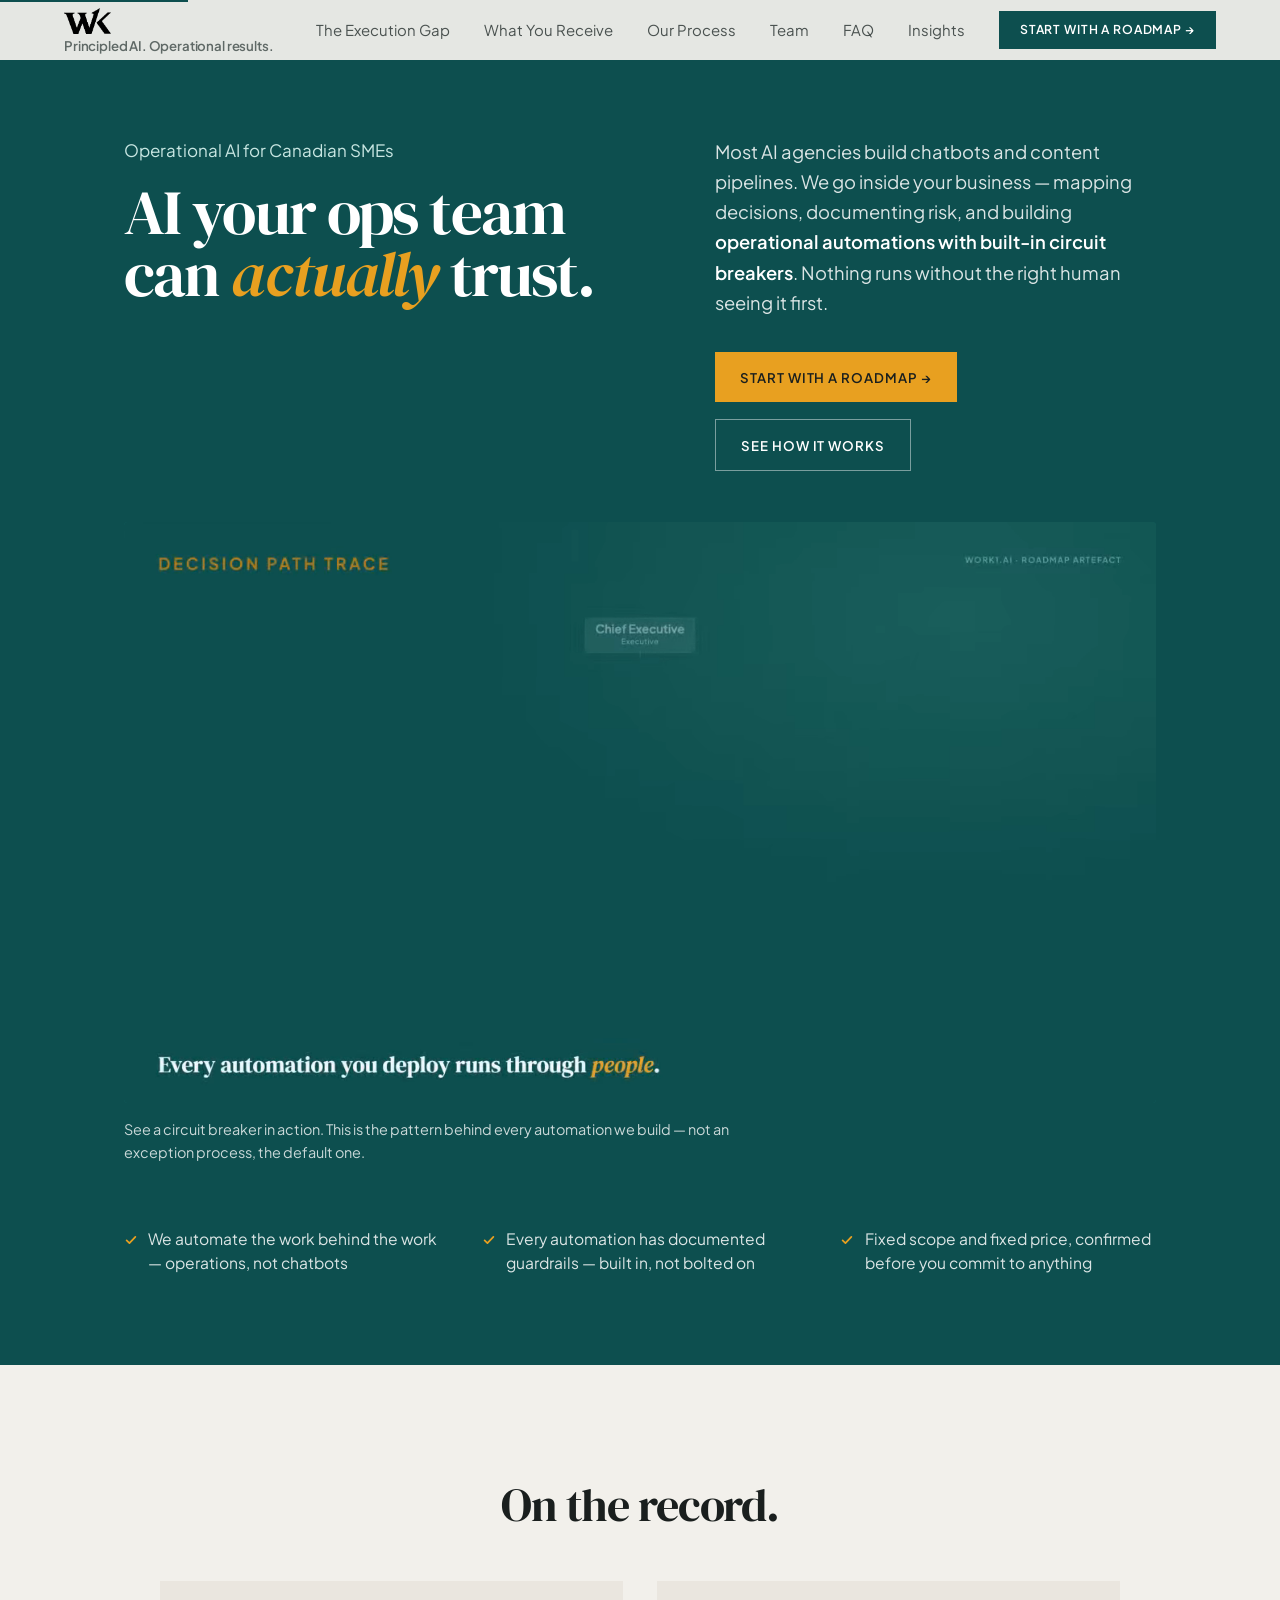
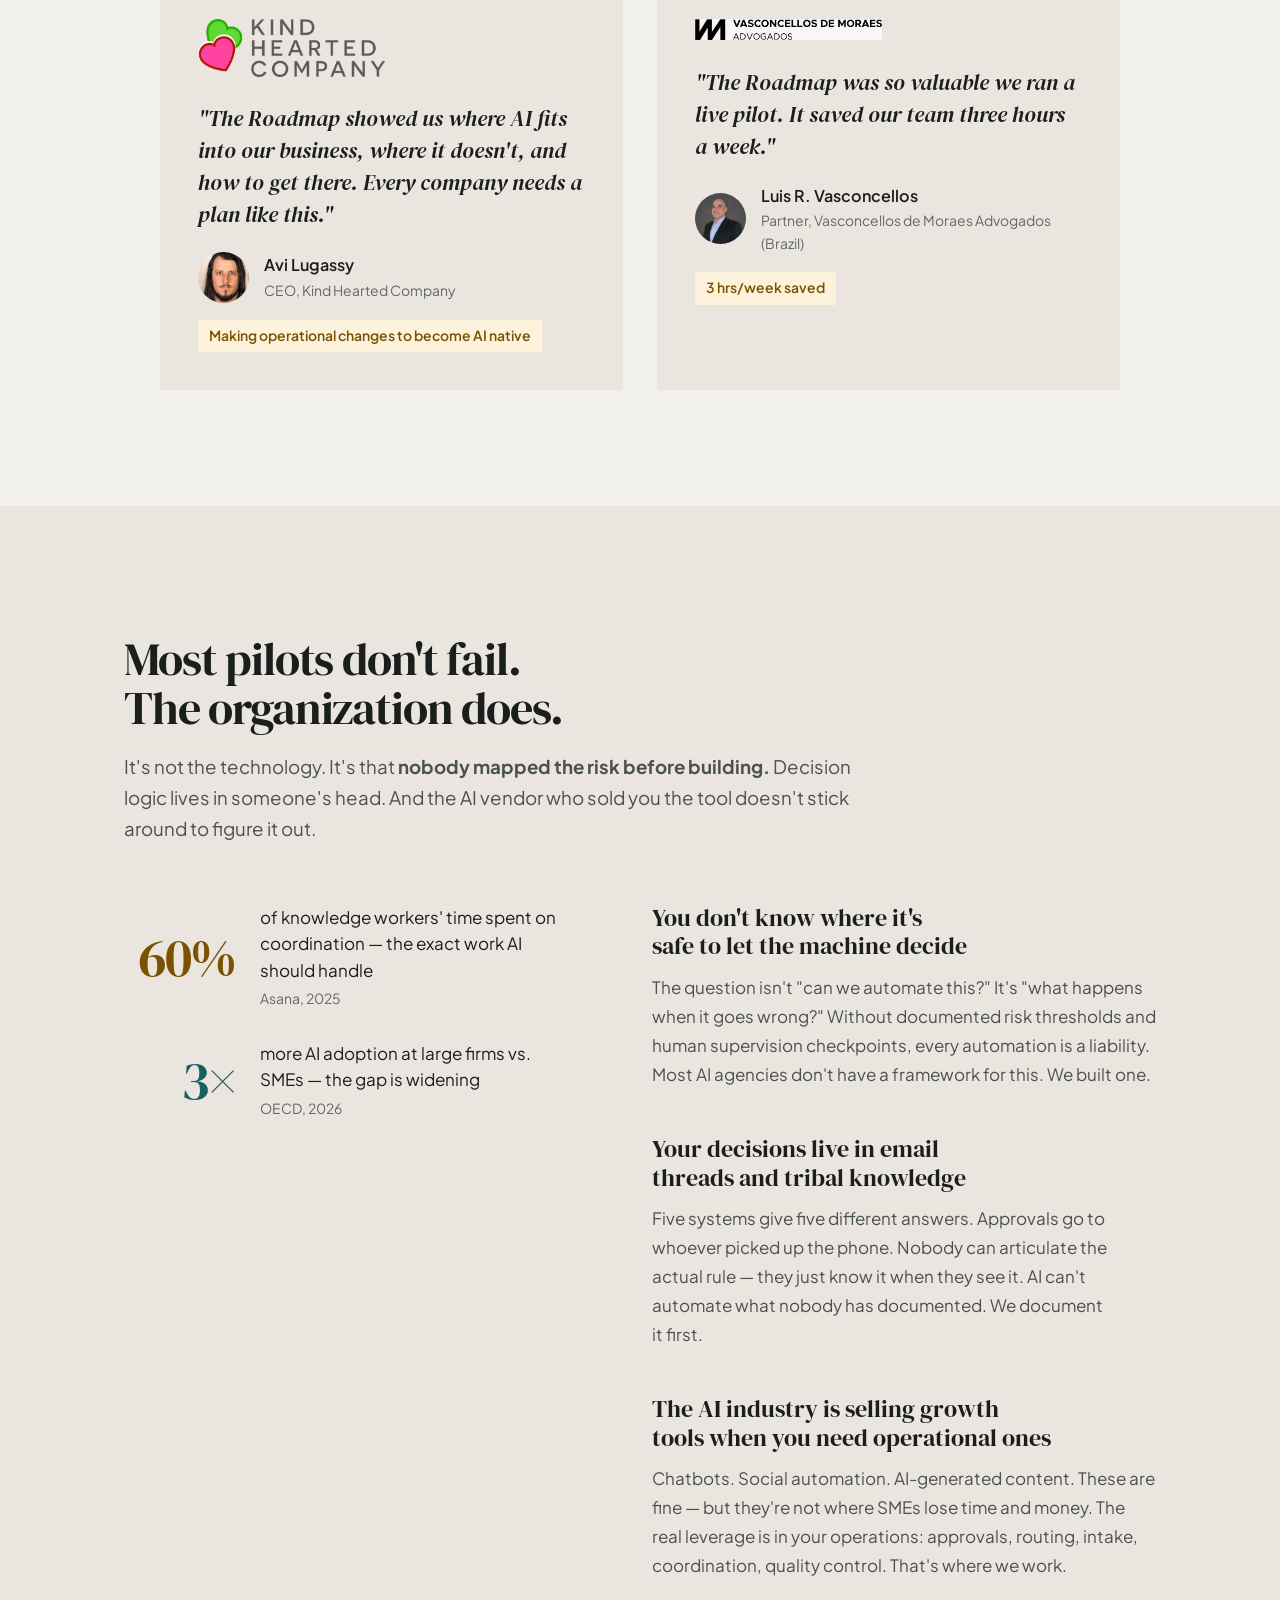
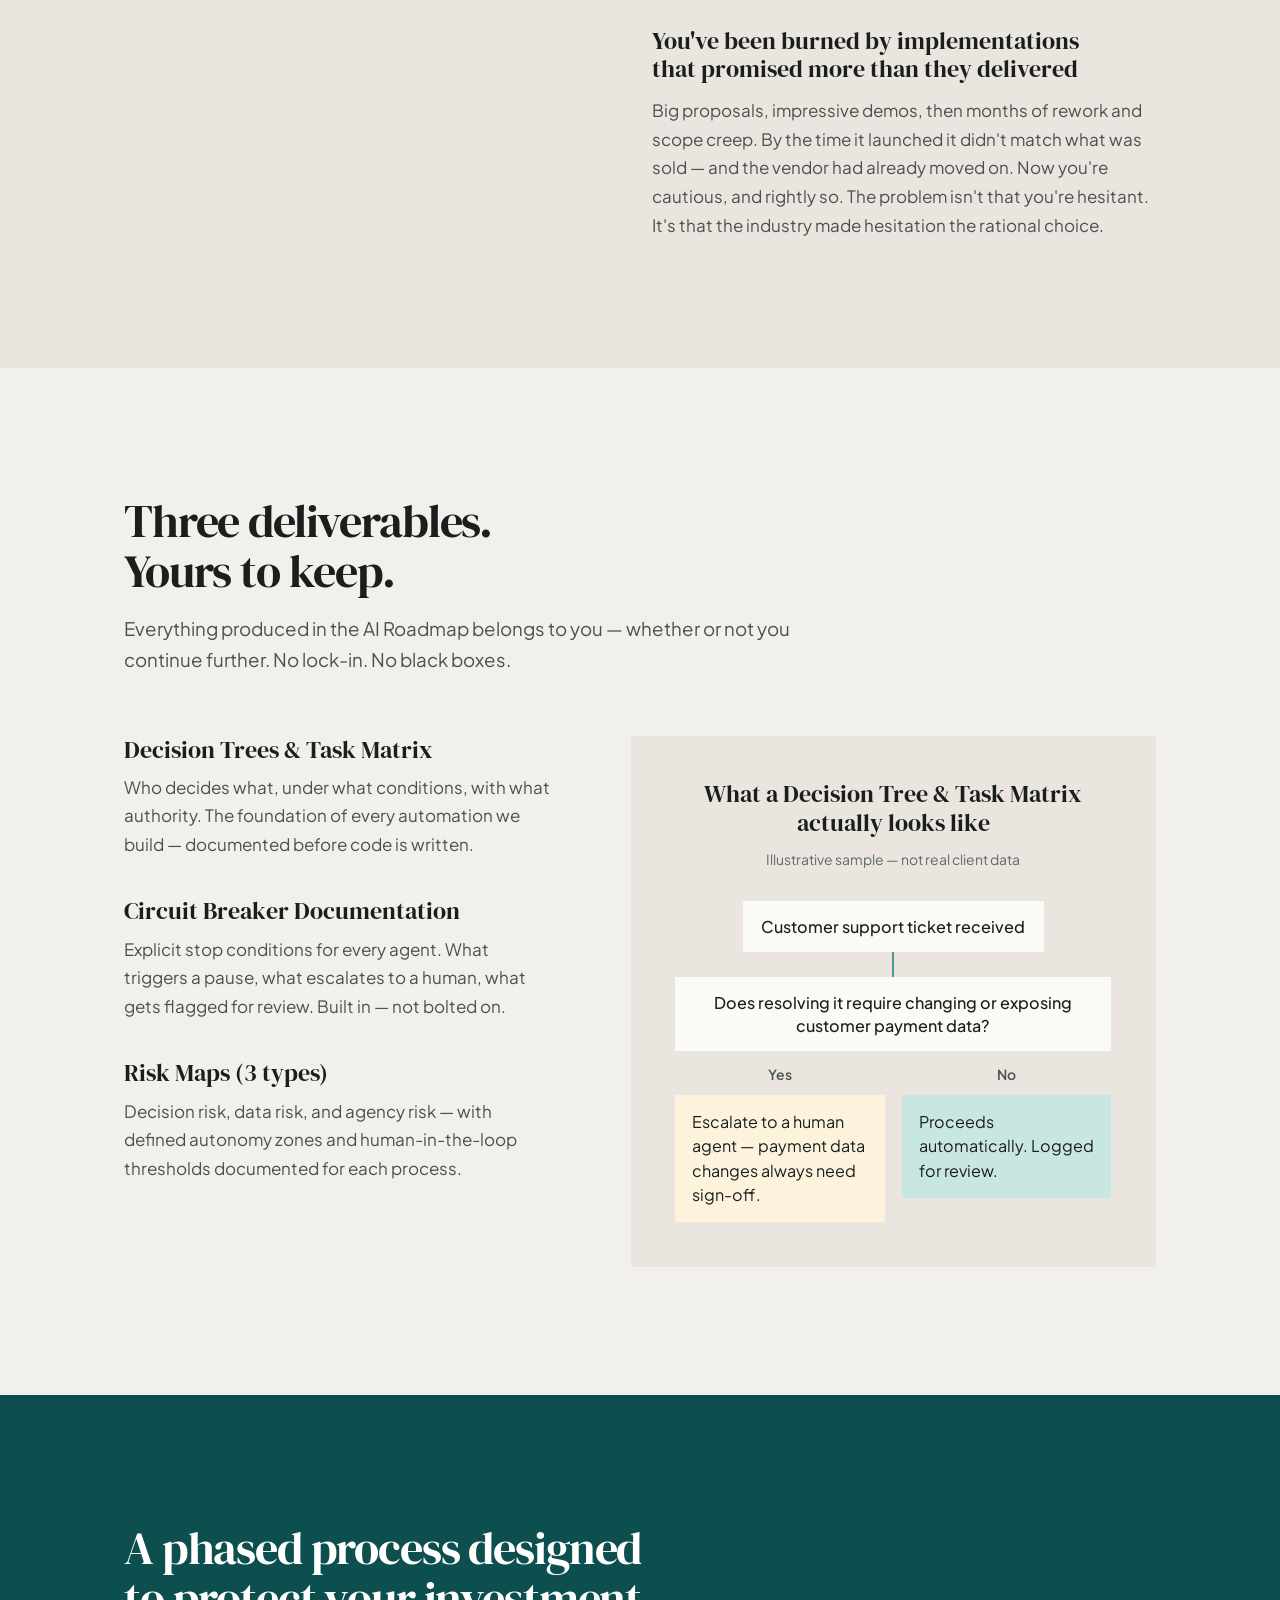
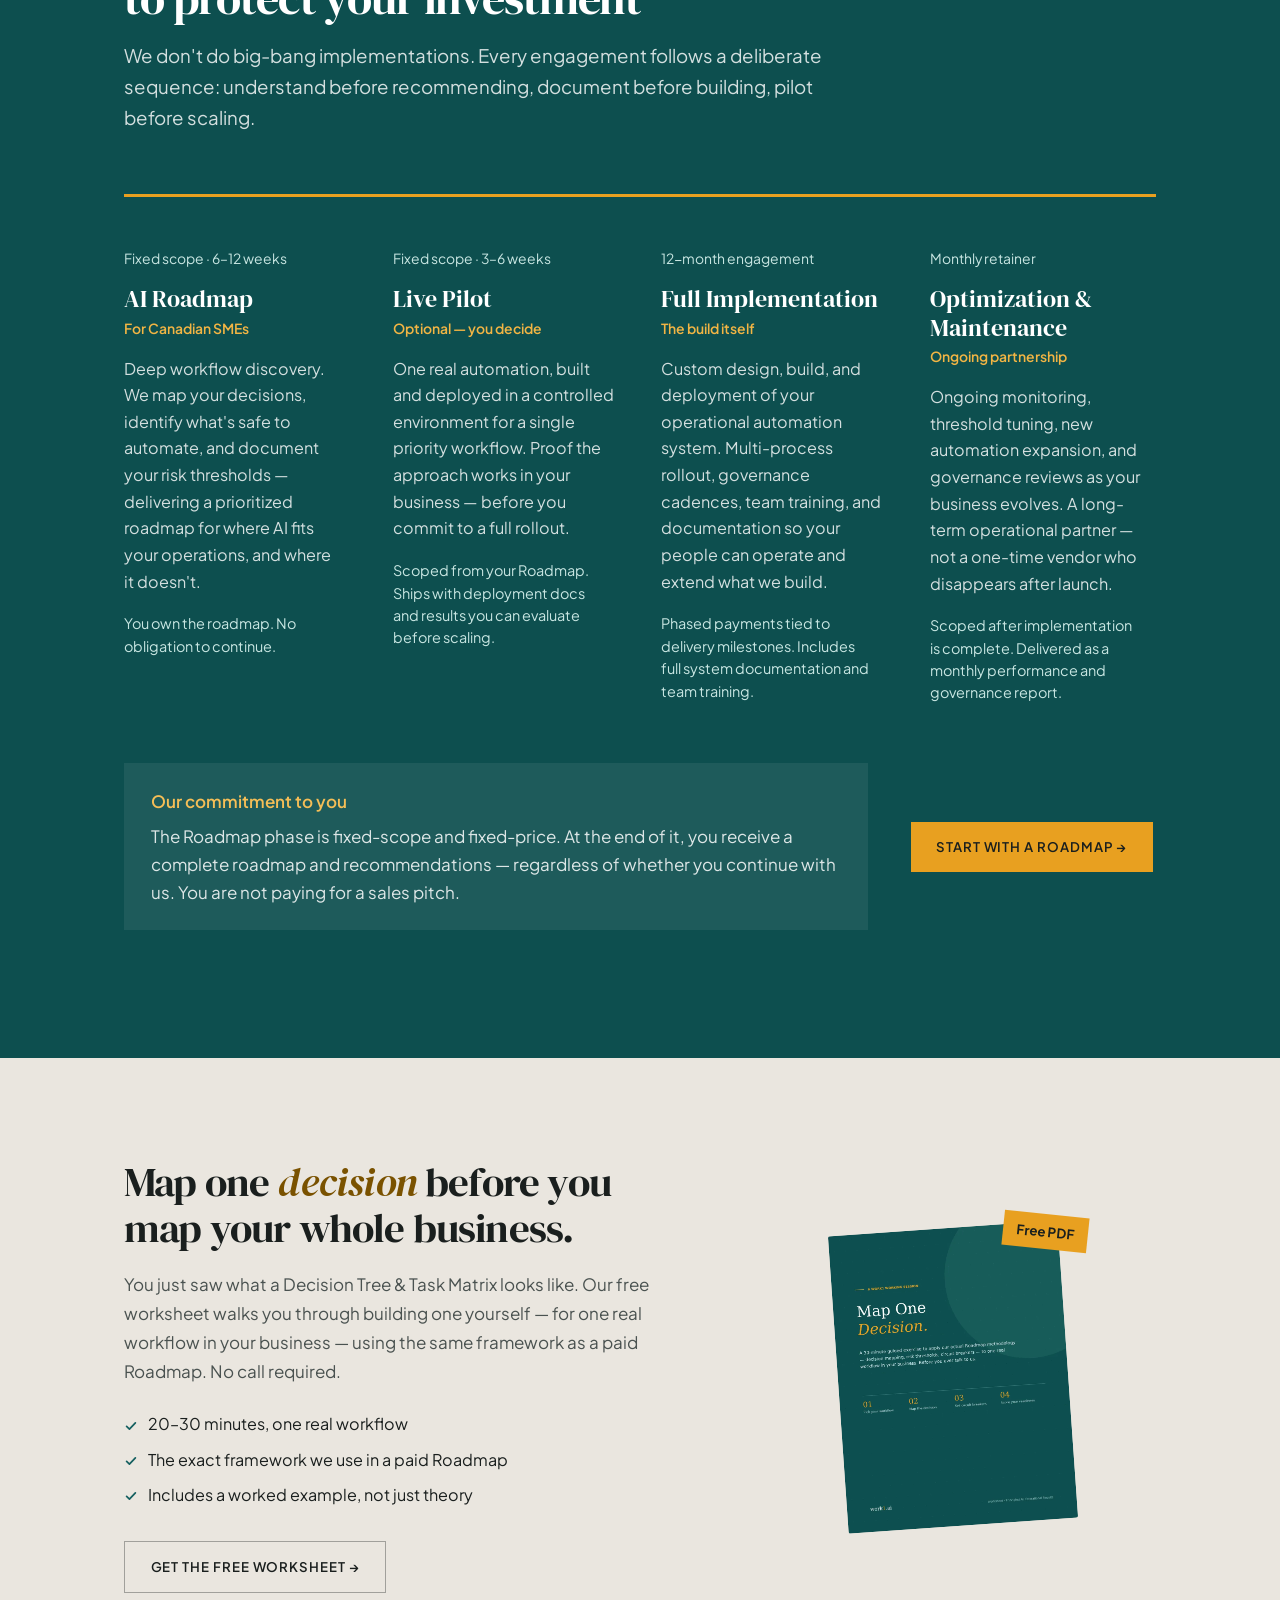
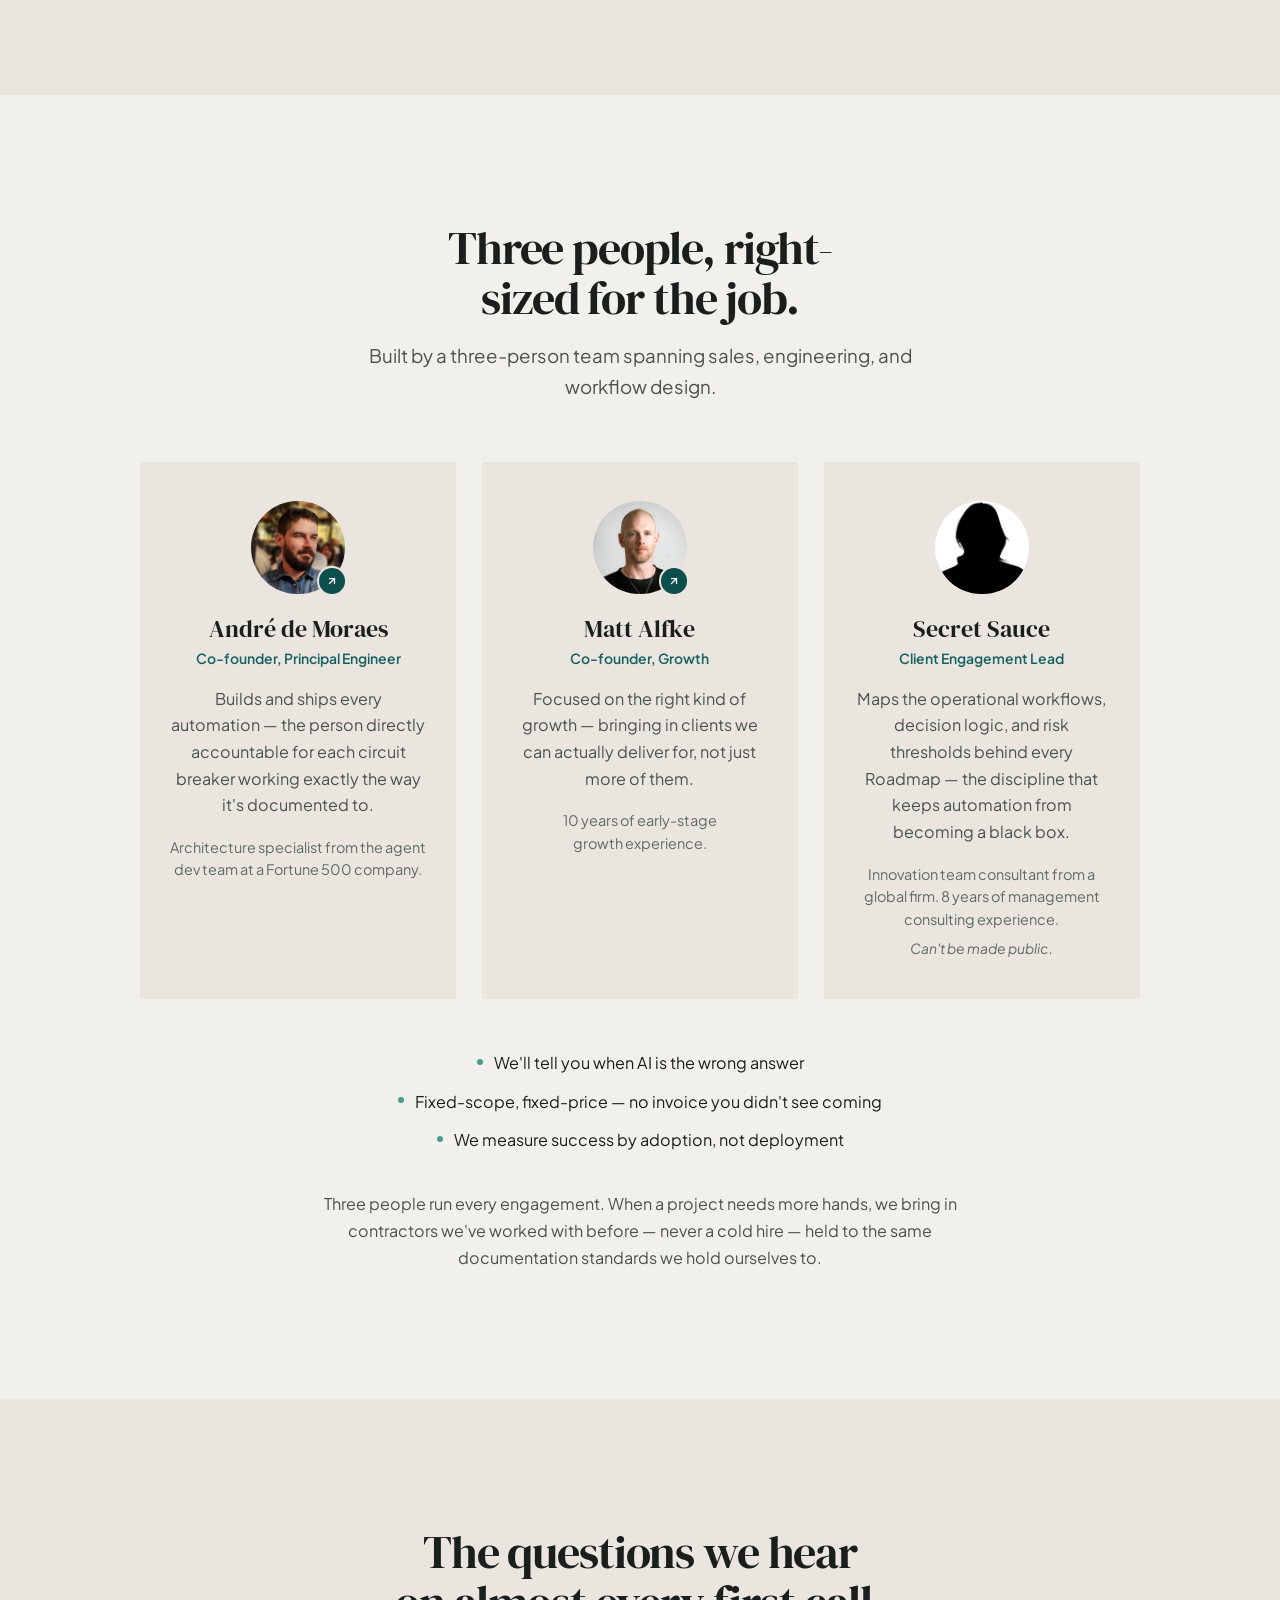
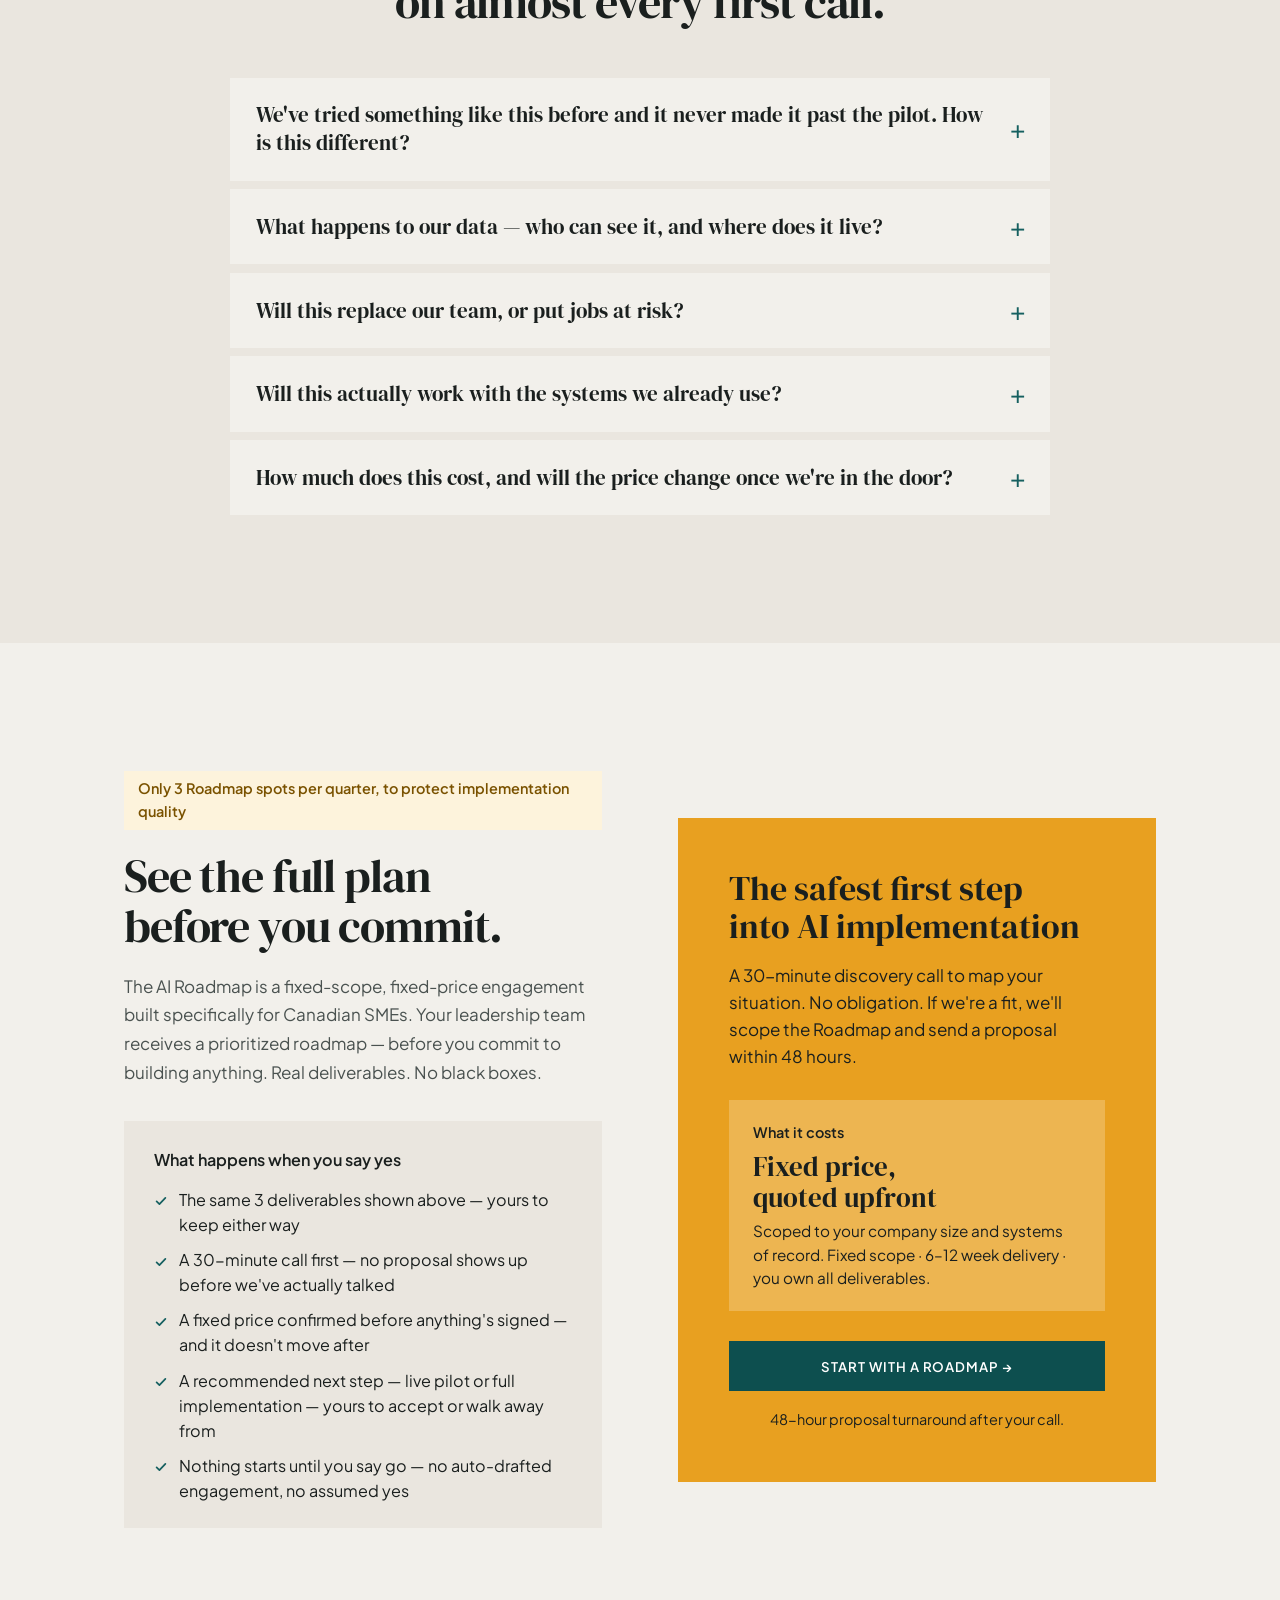
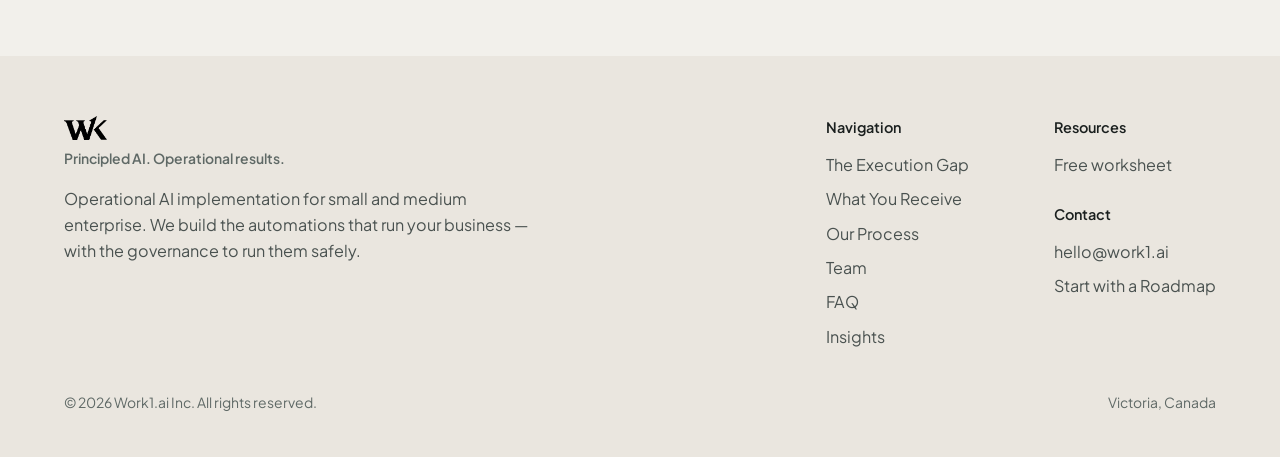
==== commit d2f87a0d: "Landing: ce7572f273ccdf787b5c88b42694f15a537a250a work1ai/landing@ce7572f273ccdf787b5c88b42694f15a53" ====
--- a/index.html
+++ b/index.html
@@ -1,4 +1,4 @@
-<!DOCTYPE html><html lang="en-CA"> <head><meta charset="UTF-8"><meta name="viewport" content="width=device-width, initial-scale=1.0"><title>AI Implementation for Canadian SMEs | Work1.ai</title><meta name="description" content="Work1.ai builds operational AI automations for Canadian small and medium businesses. Fixed-scope AI Roadmap with decision logic, risk mapping, and circuit breakers — before you commit to a pilot or full implementation."><link rel="canonical" href="https://work1.ai/"><!-- Open Graph --><meta property="og:title" content="AI Implementation for Canadian SMEs | Work1.ai"><meta property="og:description" content="Work1.ai builds operational AI automations for Canadian small and medium businesses. Fixed-scope AI Roadmap with decision logic, risk mapping, and circuit breakers — before you commit to a pilot or full implementation."><meta property="og:image" content="https://work1.ai/og-image.png?v=2"><meta property="og:image:width" content="1200"><meta property="og:image:height" content="630"><meta property="og:image:alt" content="Work1.ai — AI your ops team can actually trust. Operational AI for Canadian SMEs."><meta property="og:url" content="https://work1.ai/"><meta property="og:type" content="website"><meta property="og:locale" content="en_CA"><meta property="og:site_name" content="Work1.ai"><!-- Twitter Card --><meta name="twitter:card" content="summary_large_image"><meta name="twitter:title" content="AI Implementation for Canadian SMEs | Work1.ai"><meta name="twitter:description" content="Work1.ai builds operational AI automations for Canadian small and medium businesses. Fixed-scope AI Roadmap with decision logic, risk mapping, and circuit breakers — before you commit to a pilot or full implementation."><meta name="twitter:image" content="https://work1.ai/og-image.png?v=2"><meta name="twitter:image:alt" content="Work1.ai — AI your ops team can actually trust. Operational AI for Canadian SMEs."><!-- Geo-targeting --><link rel="alternate" hreflang="en-CA" href="https://work1.ai/"><meta name="geo.region" content="CA"><meta name="geo.placename" content="Victoria, British Columbia, Canada"><meta name="geo.position" content="48.4284;-123.3656"><meta name="ICBM" content="48.4284, -123.3656"><!-- Favicons --><link rel="icon" href="/favicon.ico"><link rel="apple-touch-icon" href="/apple-touch-icon.png" sizes="180x180"><link rel="preconnect" href="https://fonts.googleapis.com"><link rel="preconnect" href="https://fonts.gstatic.com" crossorigin><link href="https://fonts.googleapis.com/css2?family=DM+Serif+Display:ital@0;1&family=Plus+Jakarta+Sans:ital,wght@0,300;0,400;0,500;0,600;1,300&display=swap" rel="stylesheet"><script type="application/ld+json">{"@context":"https://schema.org","@graph":[{"@type":"Organization","@id":"https://work1.ai/#organization","name":"Work1.ai","url":"https://work1.ai","slogan":"Principled AI. Operational results.","logo":{"@type":"ImageObject","url":"https://work1.ai/logo.png","width":153,"height":85},"contactPoint":{"@type":"ContactPoint","email":"hello@work1.ai","contactType":"sales","availableLanguage":"English"},"employee":[{"@type":"Person","name":"André de Moraes","jobTitle":"Co-founder, Principal Engineer","sameAs":["https://www.linkedin.com/in/amancioandre/"]},{"@type":"Person","name":"Matt Alfke","jobTitle":"Co-founder, Growth","sameAs":["https://www.linkedin.com/in/mattalfke/"]}],"sameAs":[]},{"@type":"ProfessionalService","@id":"https://work1.ai/#professionalservice","name":"Work1.ai","url":"https://work1.ai","description":"Operational AI implementation for Canadian small and medium enterprises. Workflow discovery, decision logic documentation, risk mapping, and circuit breaker documentation.","parentOrganization":{"@id":"https://work1.ai/#organization"},"areaServed":{"@type":"Country","name":"Canada","sameAs":"https://en.wikipedia.org/wiki/Canada"},"address":{"@type":"PostalAddress","addressLocality":"Victoria","addressRegion":"BC","addressCountry":"CA"},"geo":{"@type":"GeoCoordinates","latitude":48.4284,"longitude":-123.3656},"priceRange":"$$$$","openingHours":"Mo-Fr 09:00-17:00","email":"hello@work1.ai","hasOfferCatalog":{"@id":"https://work1.ai/#offercatalog"}},{"@type":"OfferCatalog","@id":"https://work1.ai/#offercatalog","name":"Engagement phases","itemListElement":[{"@id":"https://work1.ai/#service-roadmap"},{"@id":"https://work1.ai/#service-pilot"},{"@id":"https://work1.ai/#service-implementation"},{"@id":"https://work1.ai/#service-optimization"}]},{"@type":"FAQPage","@id":"https://work1.ai/#faqpage","mainEntity":[{"@type":"Question","name":"We've tried something like this before and it never made it past the pilot. How is this different?","acceptedAnswer":{"@type":"Answer","text":"That's the norm, not the exception. Usually it's not the technology that stalls, it's that nobody documented the decision logic or risk thresholds before building, so nobody trusts the thing enough to expand it. That's the entire reason the Roadmap phase exists before any build starts: you get the decision logic, risk maps, and escalation rules on paper first. If a Live Pilot makes sense afterward, it's a separately scoped step you can say yes or no to — not a sunk cost you're already inside of."}},{"@type":"Question","name":"What happens to our data — who can see it, and where does it live?","acceptedAnswer":{"@type":"Answer","text":"Data security is consistently the single most-cited concern small businesses raise about AI adoption, ahead of cost or job impact — so we don't leave it implicit. Every workflow we map gets a documented data-risk assessment as part of your Risk Maps deliverable: what data the automation touches, what's sensitive, and where a human needs to see something before it moves. Nothing is assumed safe by default. If a step involves data you'd want a person to review first, that's built in as a circuit breaker, not an afterthought."}},{"@type":"Question","name":"Will this replace our team, or put jobs at risk?","acceptedAnswer":{"@type":"Answer","text":"Most small business owners don't think it will, and we're built around that view: 64% of small businesses don't believe AI will replace jobs in their industry within the next five years. We build toward the same outcome deliberately — we automate coordination and busywork (routing, approvals, status-chasing), not judgment calls, and every automation has a documented point where a named person reviews it. Our own deliverables ship as documentation your team can audit, and we measure our own success by whether your people actually adopt what we build, not just whether it got deployed."}},{"@type":"Question","name":"Will this actually work with the systems we already use?","acceptedAnswer":{"@type":"Answer","text":"This is the single most common technical objection we hear, and it's a fair one — 47% of small businesses run into integration headaches trying to bolt AI onto legacy systems. It's also exactly why the Roadmap starts with mapping your actual systems of record before we recommend anything. We're not selling a platform you have to migrate to; we document what you already run, where the data actually lives, and design around it. If something genuinely won't integrate cleanly, that comes out in the Roadmap — not six weeks into a build."}},{"@type":"Question","name":"How much does this cost, and will the price change once we're in the door?","acceptedAnswer":{"@type":"Answer","text":"Every Roadmap is scoped to your company size and the number of systems of record we need to map, so we quote your exact number on the discovery call — before you commit to anything. The Roadmap itself is fixed-scope and fixed-price: whatever we quote is what you pay, with no scope creep added mid-engagement. If we later scope a Live Pilot or Full Implementation, that's a separate, clearly priced step you decide on with the Roadmap findings already in hand — never a number that moves after you've already said yes. Book a 30-minute call and we'll walk you through the number for your business."}}]},{"@type":"Service","@id":"https://work1.ai/#service-roadmap","name":"AI Roadmap","description":"Deep workflow discovery. We map your decisions, identify what's safe to automate, and document your risk thresholds — delivering a prioritized roadmap for where AI fits your operations, and where it doesn't. Fixed scope, 6–12 weeks.","provider":{"@id":"https://work1.ai/#professionalservice"},"areaServed":{"@type":"Country","name":"Canada"},"serviceType":"AI Consulting","offers":{"@id":"https://work1.ai/#offer-roadmap"}},{"@type":"Offer","@id":"https://work1.ai/#offer-roadmap","name":"AI Roadmap","description":"Fixed-scope AI implementation roadmap for Canadian SMEs. Quoted on a discovery call from company size and number of systems of record.","priceCurrency":"CAD","availability":"https://schema.org/InStock","url":"https://meetings-na3.hubspot.com/matt-alfke","itemOffered":{"@id":"https://work1.ai/#service-roadmap"}},{"@type":"Service","@id":"https://work1.ai/#service-pilot","name":"Live Pilot","description":"One real automation, built and deployed in a controlled environment for a single priority workflow. Fixed scope, 3–6 weeks. Scoped from your Roadmap.","provider":{"@id":"https://work1.ai/#professionalservice"},"areaServed":{"@type":"Country","name":"Canada"},"serviceType":"AI Consulting"},{"@type":"Service","@id":"https://work1.ai/#service-implementation","name":"Full Implementation","description":"Custom design, build, and deployment of your operational automation system. Multi-process rollout, governance cadences, team training, and documentation. 12-month engagement.","provider":{"@id":"https://work1.ai/#professionalservice"},"areaServed":{"@type":"Country","name":"Canada"},"serviceType":"AI Implementation"},{"@type":"Service","@id":"https://work1.ai/#service-optimization","name":"Optimization & Maintenance","description":"Ongoing monitoring, threshold tuning, new automation expansion, and governance reviews as your business evolves. Monthly retainer.","provider":{"@id":"https://work1.ai/#professionalservice"},"areaServed":{"@type":"Country","name":"Canada"},"serviceType":"AI Managed Services"},{"@type":"WebSite","@id":"https://work1.ai/#website","name":"Work1.ai","url":"https://work1.ai","description":"Operational AI implementation for Canadian small and medium enterprises","publisher":{"@id":"https://work1.ai/#organization"}},{"@type":"WebPage","@id":"https://work1.ai/#webpage","url":"https://work1.ai","name":"AI Implementation for Canadian SMEs | Work1.ai","description":"Operational AI implementation for Canadian SMEs","isPartOf":{"@id":"https://work1.ai/#website"},"about":{"@id":"https://work1.ai/#professionalservice"},"dateModified":"2026-11-02","inLanguage":"en-CA","breadcrumb":{"@id":"https://work1.ai/#breadcrumb"}},{"@type":"BreadcrumbList","@id":"https://work1.ai/#breadcrumb","itemListElement":[{"@type":"ListItem","position":1,"name":"Home","item":"https://work1.ai/"}]}]}</script><link rel="stylesheet" href="/_astro/_id_.CWtEp9t9.css"></head> <body> <a href="#main-content" class="skip-link">Skip to main content</a>   <nav aria-label="Main navigation"> <a href="/" class="nav-logo" aria-label="Work1.ai home"> <img src="/_astro/logo-text-black.B_WvGTBp_Z9fixE.webp" alt="Work1.ai" loading="eager" decoding="async" fetchpriority="auto" width="153" height="85" class="nav-logo-img"> <span class="nav-logo-tagline">Principled AI. Operational results.</span> </a> <div class="nav-links"> <a href="/#problem" class="nav-link">The Execution Gap</a><a href="/#deliverables" class="nav-link">What You Receive</a><a href="/#process" class="nav-link">Our Process</a><a href="/#team" class="nav-link">Team</a><a href="/#faq" class="nav-link">FAQ</a><a href="/blog/" class="nav-link">Insights</a> <a href="https://meetings-na3.hubspot.com/matt-alfke" class="nav-cta" rel="noopener"> Start with a Roadmap → </a> </div> <button type="button" class="nav-toggle" aria-label="Open menu" aria-expanded="false" aria-controls="nav-mobile-menu"> <svg width="22" height="22" viewBox="0 0 24 24" fill="none" stroke="#1A1F1E" stroke-width="1.75" stroke-linecap="round" stroke-linejoin="round" aria-hidden="true"> <line x1="3" y1="6" x2="21" y2="6"></line> <line x1="3" y1="12" x2="21" y2="12"></line> <line x1="3" y1="18" x2="21" y2="18"></line> </svg> </button> </nav> <div class="nav-mobile-menu" id="nav-mobile-menu"> <a href="/#problem" class="nav-mobile-link">The Execution Gap</a><a href="/#deliverables" class="nav-mobile-link">What You Receive</a><a href="/#process" class="nav-mobile-link">Our Process</a><a href="/#team" class="nav-mobile-link">Team</a><a href="/#faq" class="nav-mobile-link">FAQ</a><a href="/blog/" class="nav-mobile-link">Insights</a> <a href="https://meetings-na3.hubspot.com/matt-alfke" class="nav-mobile-cta" rel="noopener"> Start with a Roadmap → </a> </div> <script>
+<!DOCTYPE html><html lang="en-CA"> <head><meta charset="UTF-8"><meta name="viewport" content="width=device-width, initial-scale=1.0"><title>AI Implementation for Canadian SMEs | Work1.ai</title><meta name="description" content="Work1.ai builds operational AI automations for Canadian small and medium businesses. Fixed-scope AI Roadmap with decision logic, risk mapping, and circuit breakers — before you commit to a pilot or full implementation."><link rel="canonical" href="https://work1.ai/"><!-- Open Graph --><meta property="og:title" content="AI Implementation for Canadian SMEs | Work1.ai"><meta property="og:description" content="Work1.ai builds operational AI automations for Canadian small and medium businesses. Fixed-scope AI Roadmap with decision logic, risk mapping, and circuit breakers — before you commit to a pilot or full implementation."><meta property="og:image" content="https://work1.ai/og-image.png?v=2"><meta property="og:image:width" content="1200"><meta property="og:image:height" content="630"><meta property="og:image:alt" content="Work1.ai — AI your ops team can actually trust. Operational AI for Canadian SMEs."><meta property="og:url" content="https://work1.ai/"><meta property="og:type" content="website"><meta property="og:locale" content="en_CA"><meta property="og:site_name" content="Work1.ai"><!-- Twitter Card --><meta name="twitter:card" content="summary_large_image"><meta name="twitter:title" content="AI Implementation for Canadian SMEs | Work1.ai"><meta name="twitter:description" content="Work1.ai builds operational AI automations for Canadian small and medium businesses. Fixed-scope AI Roadmap with decision logic, risk mapping, and circuit breakers — before you commit to a pilot or full implementation."><meta name="twitter:image" content="https://work1.ai/og-image.png?v=2"><meta name="twitter:image:alt" content="Work1.ai — AI your ops team can actually trust. Operational AI for Canadian SMEs."><!-- Geo-targeting --><link rel="alternate" hreflang="en-CA" href="https://work1.ai/"><meta name="geo.region" content="CA"><meta name="geo.placename" content="Victoria, British Columbia, Canada"><meta name="geo.position" content="48.4284;-123.3656"><meta name="ICBM" content="48.4284, -123.3656"><!-- Favicons --><link rel="icon" href="/favicon.ico?v=2" sizes="any"><link rel="apple-touch-icon" href="/apple-touch-icon.png?v=2" sizes="180x180"><link rel="preconnect" href="https://fonts.googleapis.com"><link rel="preconnect" href="https://fonts.gstatic.com" crossorigin><link href="https://fonts.googleapis.com/css2?family=DM+Serif+Display:ital@0;1&family=Plus+Jakarta+Sans:ital,wght@0,300;0,400;0,500;0,600;1,300&display=swap" rel="stylesheet"><script type="application/ld+json">{"@context":"https://schema.org","@graph":[{"@type":"Organization","@id":"https://work1.ai/#organization","name":"Work1.ai","url":"https://work1.ai","slogan":"Principled AI. Operational results.","logo":{"@type":"ImageObject","url":"https://work1.ai/logo.png","width":153,"height":85},"contactPoint":{"@type":"ContactPoint","email":"hello@work1.ai","contactType":"sales","availableLanguage":"English"},"employee":[{"@type":"Person","name":"André de Moraes","jobTitle":"Co-founder, Principal Engineer","sameAs":["https://www.linkedin.com/in/amancioandre/"]},{"@type":"Person","name":"Matt Alfke","jobTitle":"Co-founder, Growth","sameAs":["https://www.linkedin.com/in/mattalfke/"]}],"sameAs":[]},{"@type":"ProfessionalService","@id":"https://work1.ai/#professionalservice","name":"Work1.ai","url":"https://work1.ai","description":"Operational AI implementation for Canadian small and medium enterprises. Workflow discovery, decision logic documentation, risk mapping, and circuit breaker documentation.","parentOrganization":{"@id":"https://work1.ai/#organization"},"areaServed":{"@type":"Country","name":"Canada","sameAs":"https://en.wikipedia.org/wiki/Canada"},"address":{"@type":"PostalAddress","addressLocality":"Victoria","addressRegion":"BC","addressCountry":"CA"},"geo":{"@type":"GeoCoordinates","latitude":48.4284,"longitude":-123.3656},"priceRange":"$$$$","openingHours":"Mo-Fr 09:00-17:00","email":"hello@work1.ai","hasOfferCatalog":{"@id":"https://work1.ai/#offercatalog"}},{"@type":"OfferCatalog","@id":"https://work1.ai/#offercatalog","name":"Engagement phases","itemListElement":[{"@id":"https://work1.ai/#service-roadmap"},{"@id":"https://work1.ai/#service-pilot"},{"@id":"https://work1.ai/#service-implementation"},{"@id":"https://work1.ai/#service-optimization"}]},{"@type":"FAQPage","@id":"https://work1.ai/#faqpage","mainEntity":[{"@type":"Question","name":"We've tried something like this before and it never made it past the pilot. How is this different?","acceptedAnswer":{"@type":"Answer","text":"That's the norm, not the exception. Usually it's not the technology that stalls, it's that nobody documented the decision logic or risk thresholds before building, so nobody trusts the thing enough to expand it. That's the entire reason the Roadmap phase exists before any build starts: you get the decision logic, risk maps, and escalation rules on paper first. If a Live Pilot makes sense afterward, it's a separately scoped step you can say yes or no to — not a sunk cost you're already inside of."}},{"@type":"Question","name":"What happens to our data — who can see it, and where does it live?","acceptedAnswer":{"@type":"Answer","text":"Data security is consistently the single most-cited concern small businesses raise about AI adoption, ahead of cost or job impact — so we don't leave it implicit. Every workflow we map gets a documented data-risk assessment as part of your Risk Maps deliverable: what data the automation touches, what's sensitive, and where a human needs to see something before it moves. Nothing is assumed safe by default. If a step involves data you'd want a person to review first, that's built in as a circuit breaker, not an afterthought."}},{"@type":"Question","name":"Will this replace our team, or put jobs at risk?","acceptedAnswer":{"@type":"Answer","text":"Most small business owners don't think it will, and we're built around that view: 64% of small businesses don't believe AI will replace jobs in their industry within the next five years. We build toward the same outcome deliberately — we automate coordination and busywork (routing, approvals, status-chasing), not judgment calls, and every automation has a documented point where a named person reviews it. Our own deliverables ship as documentation your team can audit, and we measure our own success by whether your people actually adopt what we build, not just whether it got deployed."}},{"@type":"Question","name":"Will this actually work with the systems we already use?","acceptedAnswer":{"@type":"Answer","text":"This is the single most common technical objection we hear, and it's a fair one — 47% of small businesses run into integration headaches trying to bolt AI onto legacy systems. It's also exactly why the Roadmap starts with mapping your actual systems of record before we recommend anything. We're not selling a platform you have to migrate to; we document what you already run, where the data actually lives, and design around it. If something genuinely won't integrate cleanly, that comes out in the Roadmap — not six weeks into a build."}},{"@type":"Question","name":"How much does this cost, and will the price change once we're in the door?","acceptedAnswer":{"@type":"Answer","text":"Every Roadmap is scoped to your company size and the number of systems of record we need to map, so we quote your exact number on the discovery call — before you commit to anything. The Roadmap itself is fixed-scope and fixed-price: whatever we quote is what you pay, with no scope creep added mid-engagement. If we later scope a Live Pilot or Full Implementation, that's a separate, clearly priced step you decide on with the Roadmap findings already in hand — never a number that moves after you've already said yes. Book a 30-minute call and we'll walk you through the number for your business."}}]},{"@type":"Service","@id":"https://work1.ai/#service-roadmap","name":"AI Roadmap","description":"Deep workflow discovery. We map your decisions, identify what's safe to automate, and document your risk thresholds — delivering a prioritized roadmap for where AI fits your operations, and where it doesn't. Fixed scope, 6–12 weeks.","provider":{"@id":"https://work1.ai/#professionalservice"},"areaServed":{"@type":"Country","name":"Canada"},"serviceType":"AI Consulting","offers":{"@id":"https://work1.ai/#offer-roadmap"}},{"@type":"Offer","@id":"https://work1.ai/#offer-roadmap","name":"AI Roadmap","description":"Fixed-scope AI implementation roadmap for Canadian SMEs. Quoted on a discovery call from company size and number of systems of record.","priceCurrency":"CAD","availability":"https://schema.org/InStock","url":"https://meetings-na3.hubspot.com/matt-alfke","itemOffered":{"@id":"https://work1.ai/#service-roadmap"}},{"@type":"Service","@id":"https://work1.ai/#service-pilot","name":"Live Pilot","description":"One real automation, built and deployed in a controlled environment for a single priority workflow. Fixed scope, 3–6 weeks. Scoped from your Roadmap.","provider":{"@id":"https://work1.ai/#professionalservice"},"areaServed":{"@type":"Country","name":"Canada"},"serviceType":"AI Consulting"},{"@type":"Service","@id":"https://work1.ai/#service-implementation","name":"Full Implementation","description":"Custom design, build, and deployment of your operational automation system. Multi-process rollout, governance cadences, team training, and documentation. 12-month engagement.","provider":{"@id":"https://work1.ai/#professionalservice"},"areaServed":{"@type":"Country","name":"Canada"},"serviceType":"AI Implementation"},{"@type":"Service","@id":"https://work1.ai/#service-optimization","name":"Optimization & Maintenance","description":"Ongoing monitoring, threshold tuning, new automation expansion, and governance reviews as your business evolves. Monthly retainer.","provider":{"@id":"https://work1.ai/#professionalservice"},"areaServed":{"@type":"Country","name":"Canada"},"serviceType":"AI Managed Services"},{"@type":"WebSite","@id":"https://work1.ai/#website","name":"Work1.ai","url":"https://work1.ai","description":"Operational AI implementation for Canadian small and medium enterprises","publisher":{"@id":"https://work1.ai/#organization"}},{"@type":"WebPage","@id":"https://work1.ai/#webpage","url":"https://work1.ai","name":"AI Implementation for Canadian SMEs | Work1.ai","description":"Operational AI implementation for Canadian SMEs","isPartOf":{"@id":"https://work1.ai/#website"},"about":{"@id":"https://work1.ai/#professionalservice"},"dateModified":"2026-11-02","inLanguage":"en-CA","breadcrumb":{"@id":"https://work1.ai/#breadcrumb"}},{"@type":"BreadcrumbList","@id":"https://work1.ai/#breadcrumb","itemListElement":[{"@type":"ListItem","position":1,"name":"Home","item":"https://work1.ai/"}]}]}</script><link rel="stylesheet" href="/_astro/_id_.CWtEp9t9.css"></head> <body> <a href="#main-content" class="skip-link">Skip to main content</a>   <nav aria-label="Main navigation"> <a href="/" class="nav-logo" aria-label="Work1.ai home"> <img src="/_astro/logo-text-black.B_WvGTBp_Z9fixE.webp" alt="Work1.ai" loading="eager" decoding="async" fetchpriority="auto" width="153" height="85" class="nav-logo-img"> <span class="nav-logo-tagline">Principled AI. Operational results.</span> </a> <div class="nav-links"> <a href="/#problem" class="nav-link">The Execution Gap</a><a href="/#deliverables" class="nav-link">What You Receive</a><a href="/#process" class="nav-link">Our Process</a><a href="/#team" class="nav-link">Team</a><a href="/#faq" class="nav-link">FAQ</a><a href="/blog/" class="nav-link">Insights</a> <a href="https://meetings-na3.hubspot.com/matt-alfke" class="nav-cta" rel="noopener"> Start with a Roadmap → </a> </div> <button type="button" class="nav-toggle" aria-label="Open menu" aria-expanded="false" aria-controls="nav-mobile-menu"> <svg width="22" height="22" viewBox="0 0 24 24" fill="none" stroke="#1A1F1E" stroke-width="1.75" stroke-linecap="round" stroke-linejoin="round" aria-hidden="true"> <line x1="3" y1="6" x2="21" y2="6"></line> <line x1="3" y1="12" x2="21" y2="12"></line> <line x1="3" y1="18" x2="21" y2="18"></line> </svg> </button> </nav> <div class="nav-mobile-menu" id="nav-mobile-menu"> <a href="/#problem" class="nav-mobile-link">The Execution Gap</a><a href="/#deliverables" class="nav-mobile-link">What You Receive</a><a href="/#process" class="nav-mobile-link">Our Process</a><a href="/#team" class="nav-mobile-link">Team</a><a href="/#faq" class="nav-mobile-link">FAQ</a><a href="/blog/" class="nav-mobile-link">Insights</a> <a href="https://meetings-na3.hubspot.com/matt-alfke" class="nav-mobile-cta" rel="noopener"> Start with a Roadmap → </a> </div> <script>
   (function () {
     var navToggle = document.querySelector('.nav-toggle');
     var navMobileMenu = document.querySelector('.nav-mobile-menu');
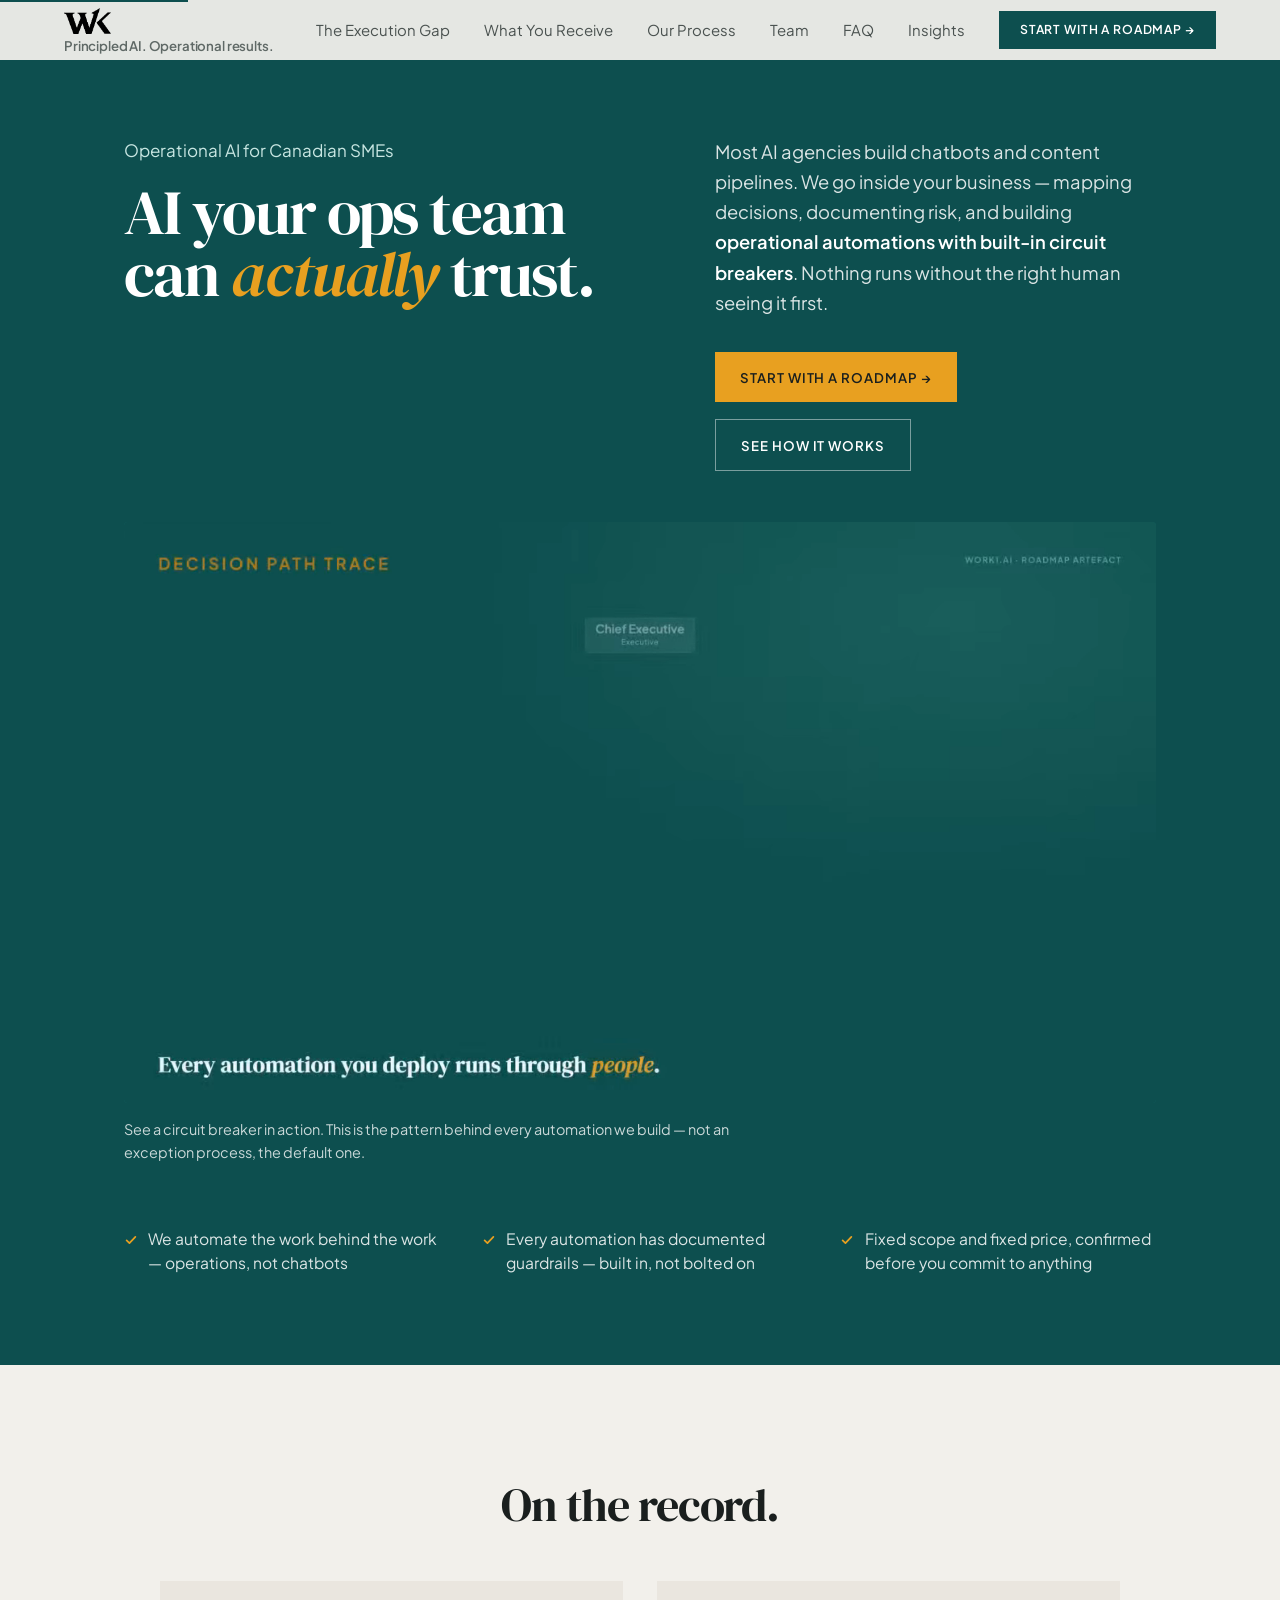
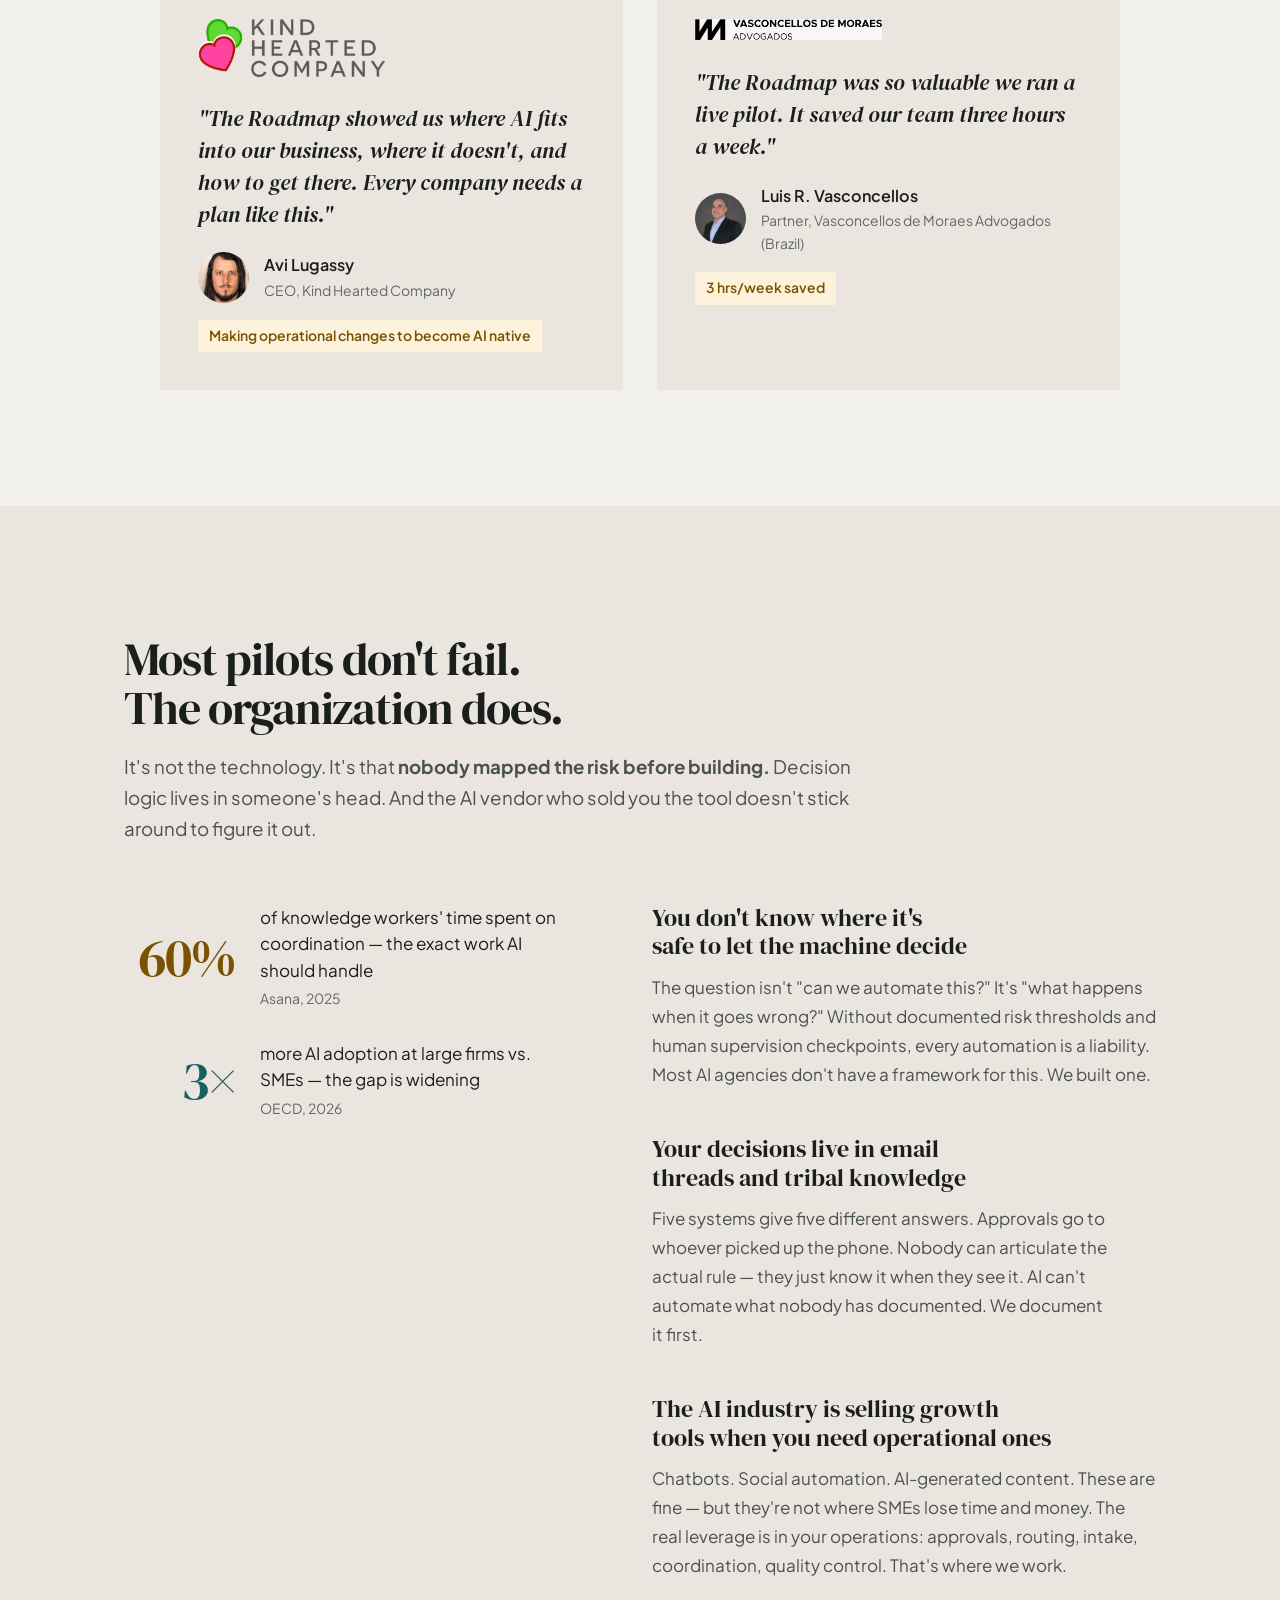
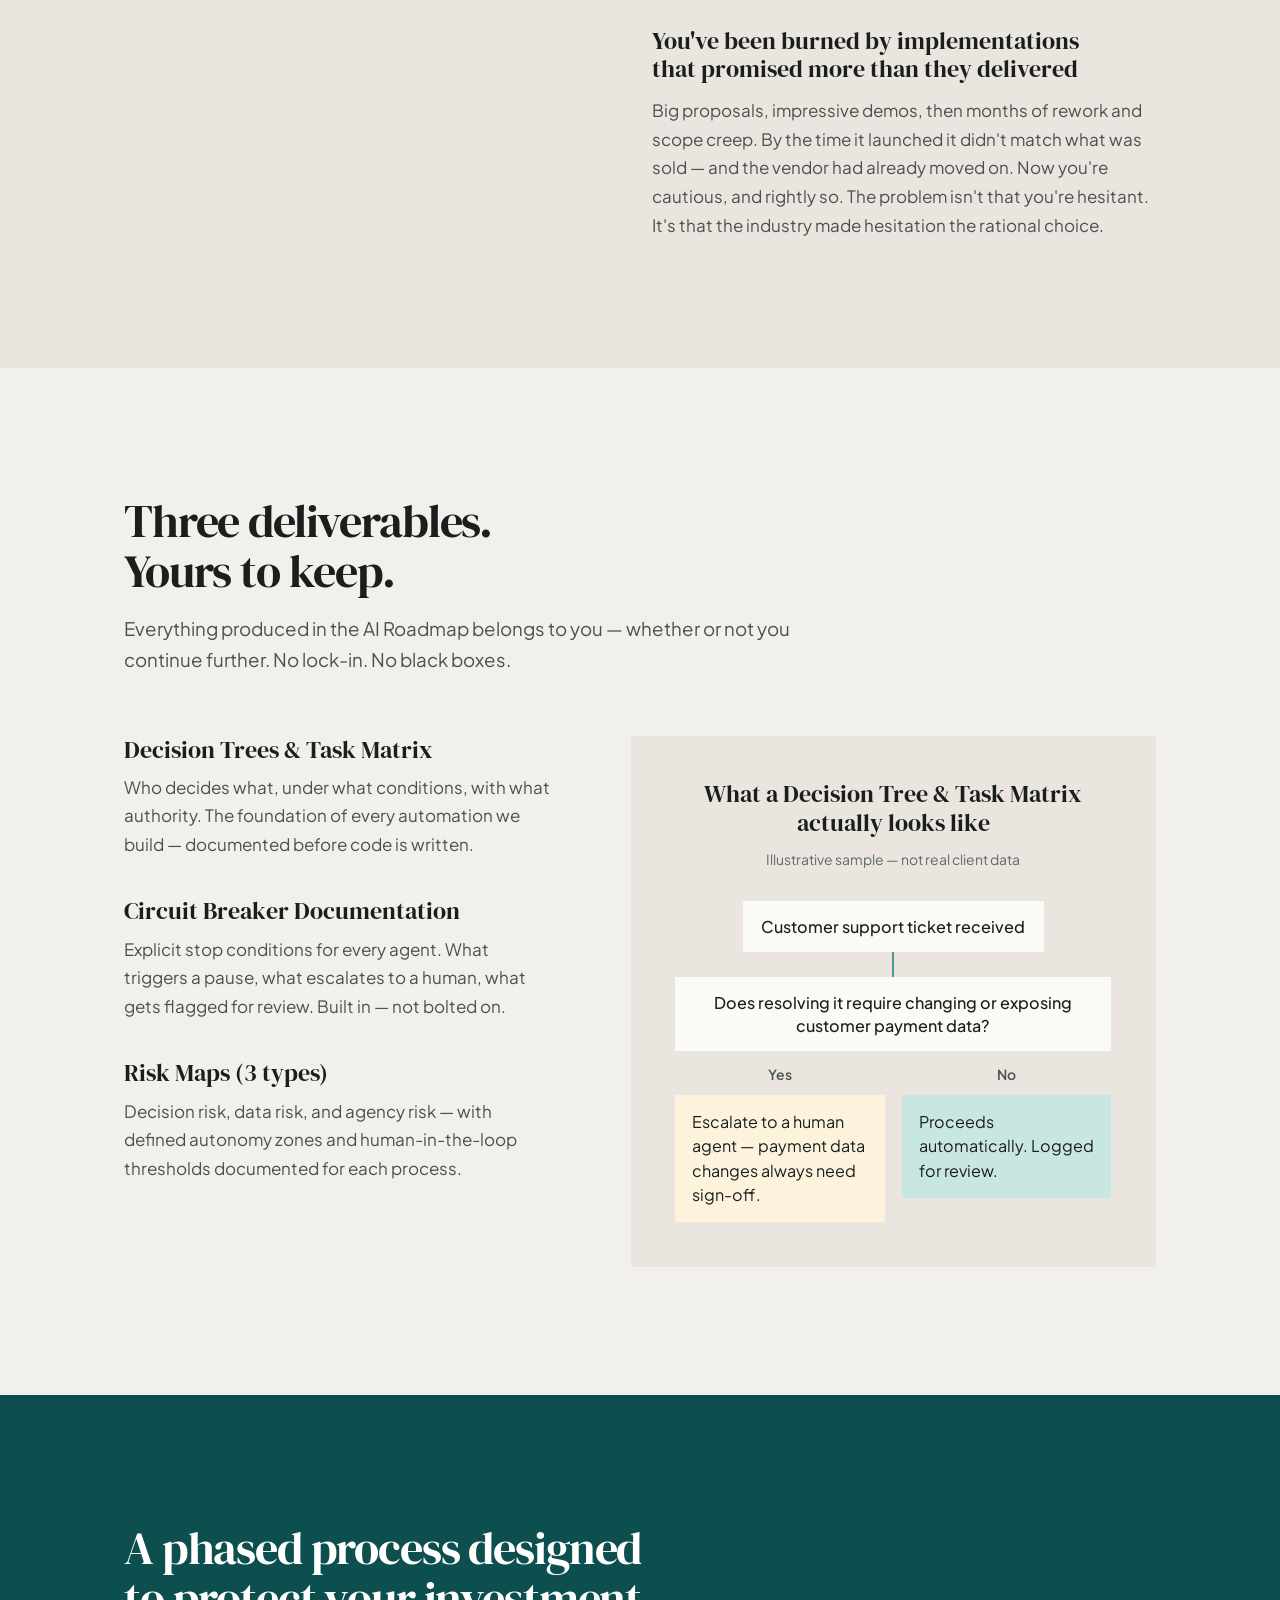
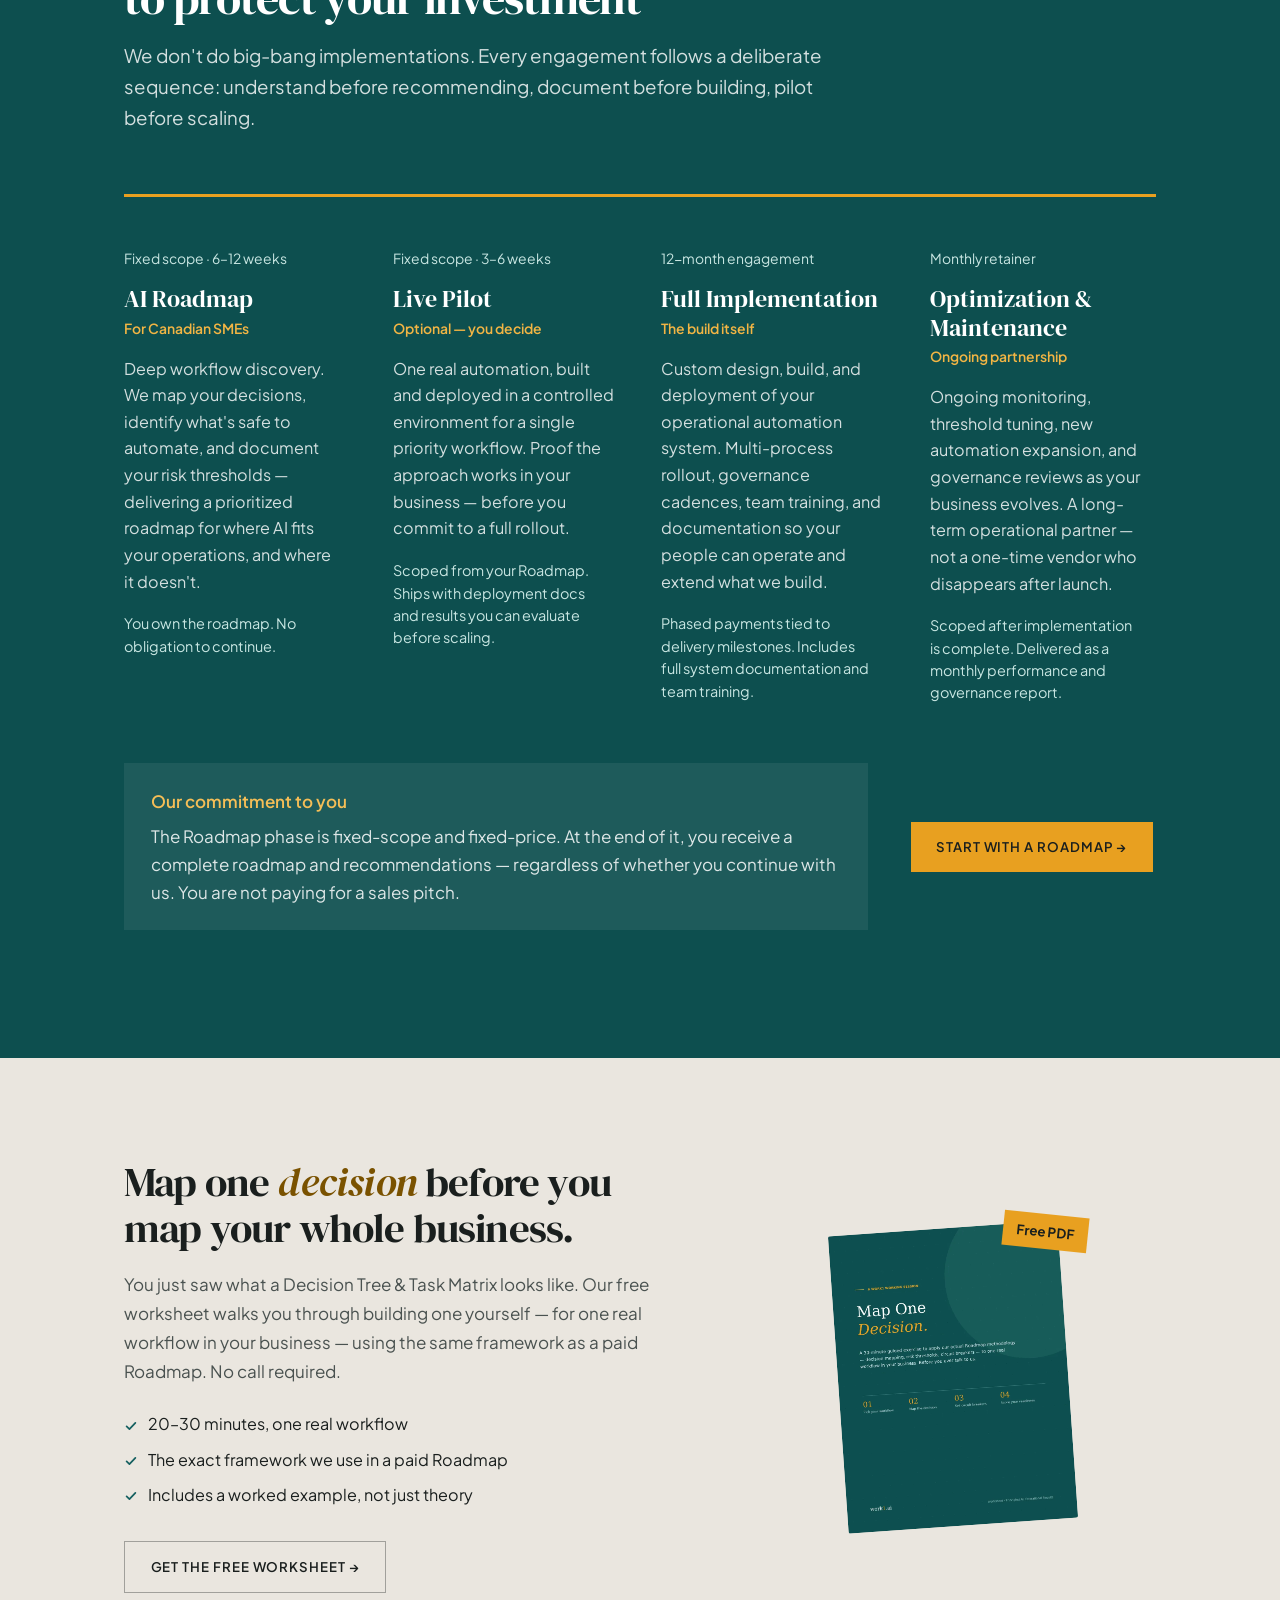
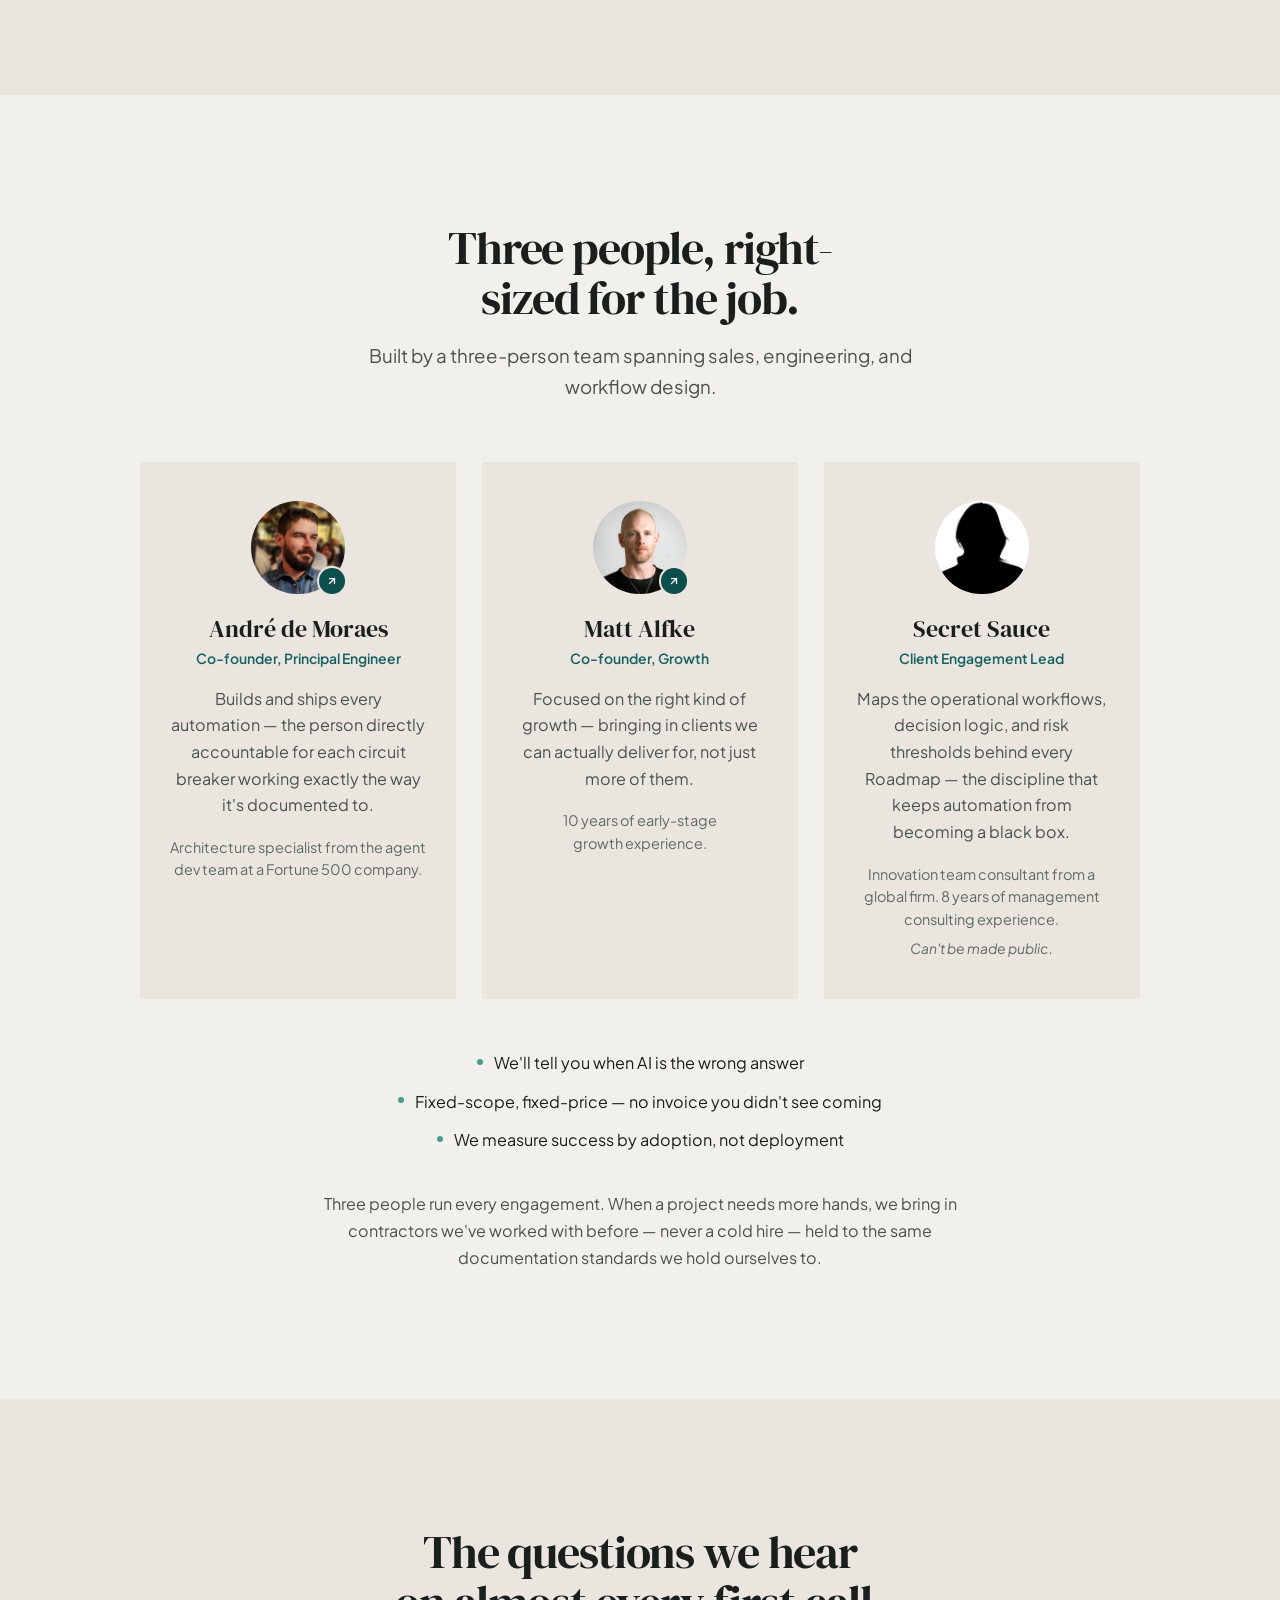
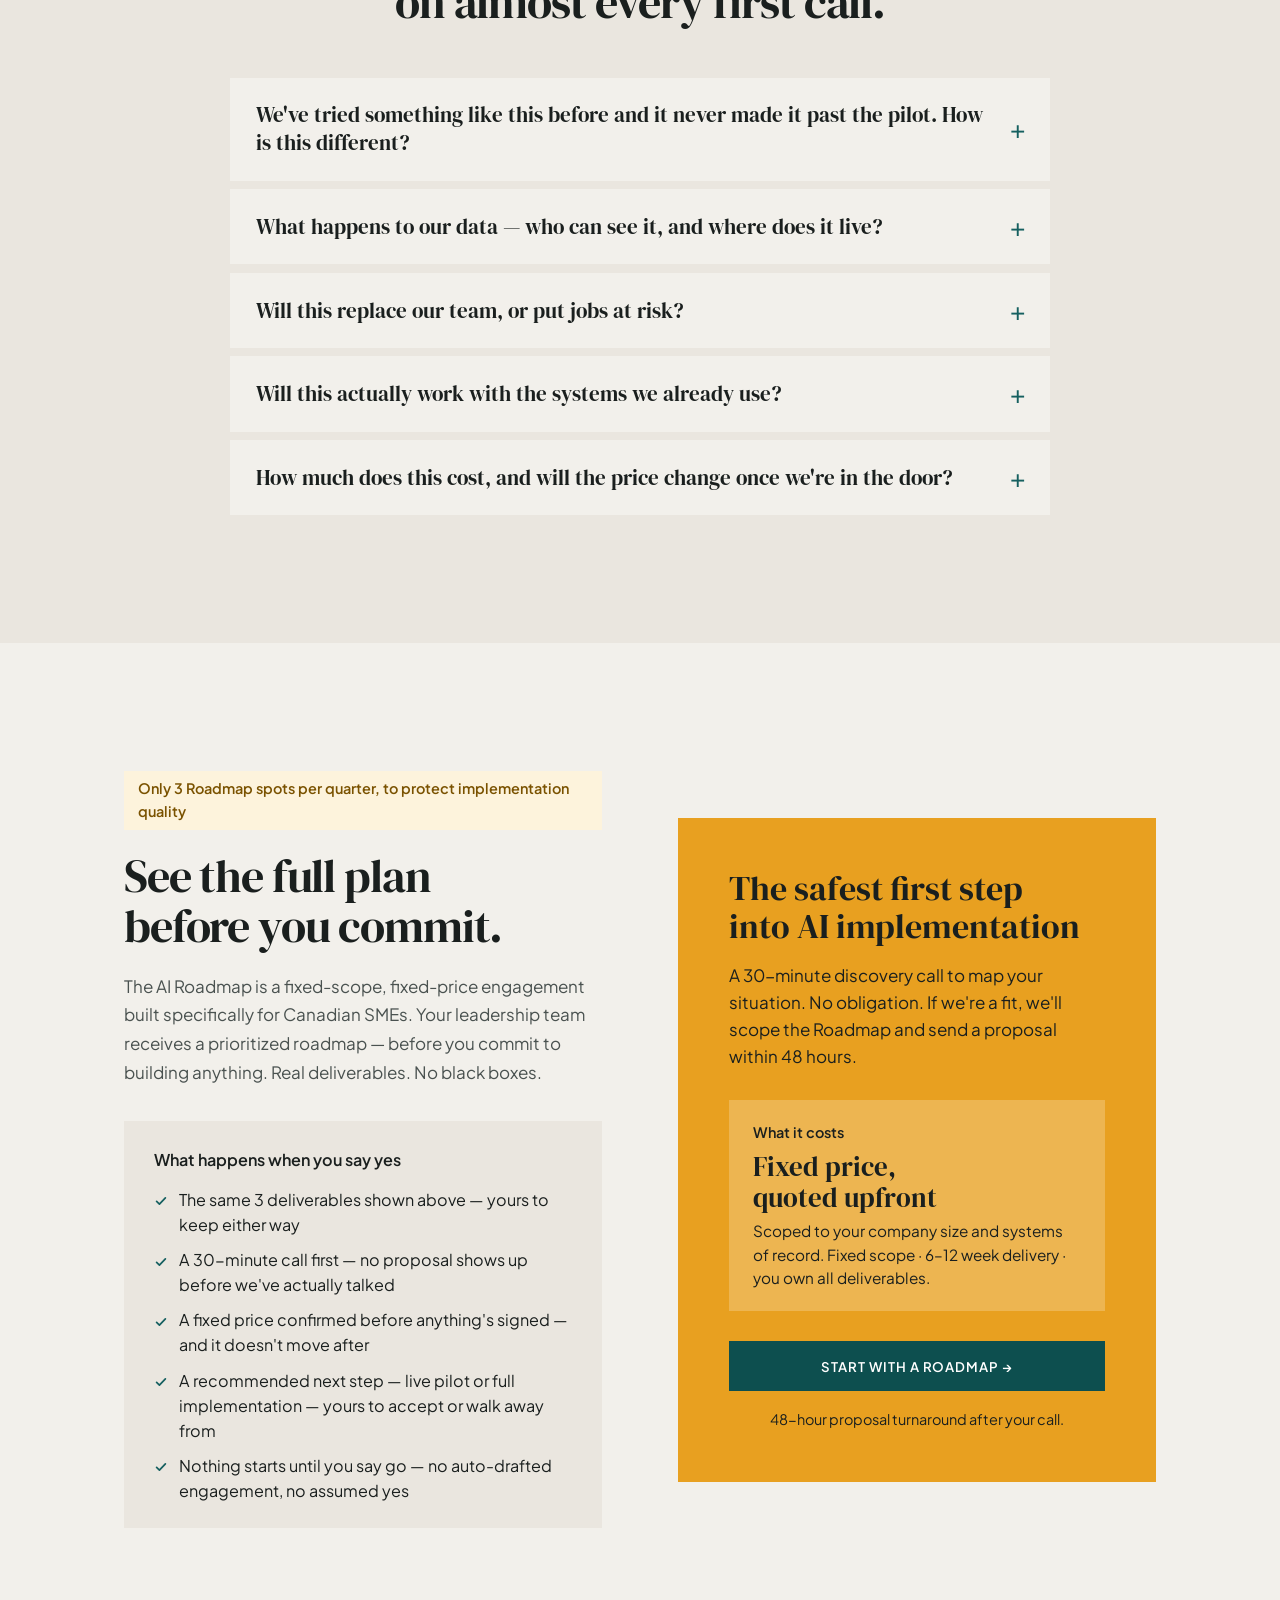
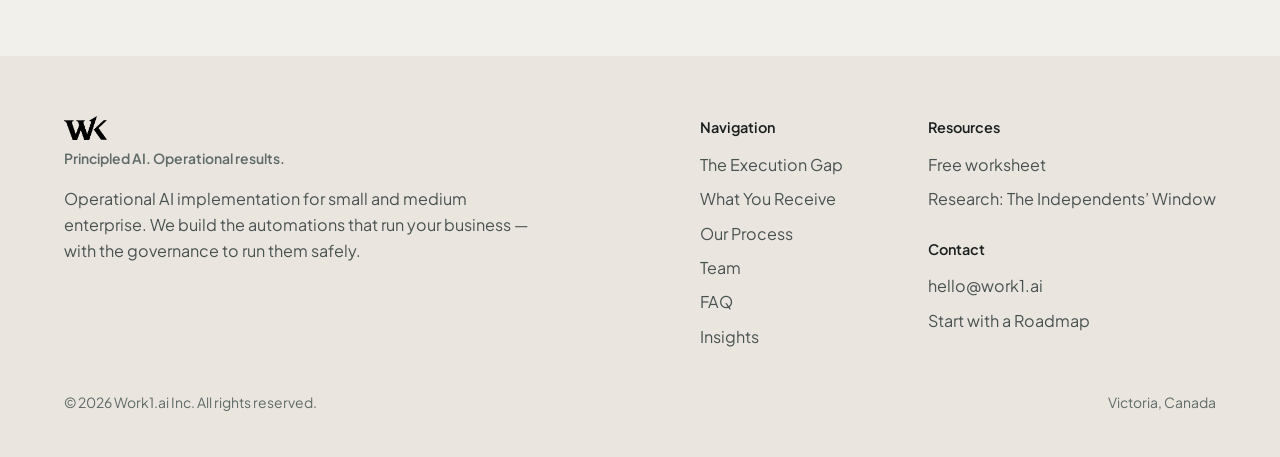
==== commit 052d0836: "Landing: 9bb77d3f1c20674508b80fb1fe5ac22ac97ff781 work1ai/landing@9bb77d3f1c20674508b80fb1fe5ac22ac9" ====
--- a/index.html
+++ b/index.html
@@ -87,7 +87,7 @@
 </script> <section id="worksheet" class="lead-magnet-section" aria-label="Free worksheet"> <div class="container lead-magnet-inner"> <div class="lead-magnet-content reveal"> <h2 class="lead-magnet-h">Map one <em>decision</em> before you map your whole business.</h2> <p class="lead-magnet-sub">You just saw what a Decision Tree &amp; Task Matrix looks like. Our free worksheet walks you through building one yourself — for one real workflow in your business — using the same framework as a paid Roadmap. No call required.</p> <ul class="lead-magnet-facts"> <li class="lead-magnet-fact"><svg class="check-mark" width="14" height="14" viewBox="0 0 16 16" fill="none" stroke="currentColor" stroke-width="2" stroke-linecap="round" stroke-linejoin="round" aria-hidden="true"> <path d="M3 8.5l3.2 3L13 4.5"></path> </svg> 20–30 minutes, one real workflow</li> <li class="lead-magnet-fact"><svg class="check-mark" width="14" height="14" viewBox="0 0 16 16" fill="none" stroke="currentColor" stroke-width="2" stroke-linecap="round" stroke-linejoin="round" aria-hidden="true"> <path d="M3 8.5l3.2 3L13 4.5"></path> </svg> The exact framework we use in a paid Roadmap</li> <li class="lead-magnet-fact"><svg class="check-mark" width="14" height="14" viewBox="0 0 16 16" fill="none" stroke="currentColor" stroke-width="2" stroke-linecap="round" stroke-linejoin="round" aria-hidden="true"> <path d="M3 8.5l3.2 3L13 4.5"></path> </svg> Includes a worked example, not just theory</li> </ul> <a href="/map-one-decision/" class="btn btn-ghost">Get the free worksheet →</a> </div> <div class="lead-magnet-visual reveal reveal-delay-1"> <div class="lead-magnet-cover-wrap"> <div class="lead-magnet-badge">Free PDF</div> <img src="/_astro/worksheet-cover.CNw3AZpJ_264dr5.webp" alt="Map One Decision worksheet cover" loading="lazy" decoding="async" fetchpriority="auto" width="900" height="1165" class="lead-magnet-cover-img"> </div> </div> </div> </section> <section id="team" class="team-section" aria-label="Who's behind this"> <div class="container"> <div class="team-header reveal"> <h2 class="section-h">Three people, right-sized for the job.</h2> <p class="section-intro section-intro-centred">Built by a three-person team spanning sales, engineering, and workflow design.</p> </div> <div class="team-grid"> <div class="team-card reveal reveal-delay-1"> <div class="team-photo-wrap"> <div class="team-photo-placeholder team-photo-real"> <img src="/_astro/team-andre-de-moraes.CiIIykZP_Z2g7omw.webp" alt="André de Moraes" loading="lazy" decoding="async" fetchpriority="auto" width="400" height="400"> </div> <a href="https://www.linkedin.com/in/amancioandre/" target="_blank" rel="noopener noreferrer" class="team-linkedin-badge" aria-label="André de Moraes on LinkedIn"> <svg width="12" height="12" viewBox="0 0 24 24" fill="none" stroke="currentColor" stroke-width="2.5" stroke-linecap="round" stroke-linejoin="round" aria-hidden="true"> <path d="M7 17L17 7"></path> <path d="M7 7h10v10"></path> </svg> </a> </div> <h3 class="team-name">André de Moraes</h3> <div class="team-role">Co-founder, Principal Engineer</div> <p class="team-bio">Builds and ships every automation — the person directly accountable for each circuit breaker working exactly the way it&#39;s documented to.</p> <p class="team-credential">Architecture specialist from the agent dev team at a Fortune 500 company.</p>  </div><div class="team-card reveal reveal-delay-2"> <div class="team-photo-wrap"> <div class="team-photo-placeholder team-photo-real"> <img src="/_astro/team-matt-alfke.DKRVoHCf_Z23HBDo.webp" alt="Matt Alfke" loading="lazy" decoding="async" fetchpriority="auto" width="400" height="400"> </div> <a href="https://www.linkedin.com/in/mattalfke/" target="_blank" rel="noopener noreferrer" class="team-linkedin-badge" aria-label="Matt Alfke on LinkedIn"> <svg width="12" height="12" viewBox="0 0 24 24" fill="none" stroke="currentColor" stroke-width="2.5" stroke-linecap="round" stroke-linejoin="round" aria-hidden="true"> <path d="M7 17L17 7"></path> <path d="M7 7h10v10"></path> </svg> </a> </div> <h3 class="team-name">Matt Alfke</h3> <div class="team-role">Co-founder, Growth</div> <p class="team-bio">Focused on the right kind of growth — bringing in clients we can actually deliver for, not just more of them.</p> <p class="team-credential">10 years of early-stage growth experience.</p>  </div><div class="team-card reveal reveal-delay-3"> <div class="team-photo-wrap"> <div class="team-photo-placeholder team-photo-real"> <img src="/_astro/team-secret-sauce.DxvLuw3q_X1XgC.webp" alt="Team member — identity withheld" loading="lazy" decoding="async" fetchpriority="auto" width="400" height="400"> </div>  </div> <h3 class="team-name">Secret Sauce</h3> <div class="team-role">Client Engagement Lead</div> <p class="team-bio">Maps the operational workflows, decision logic, and risk thresholds behind every Roadmap — the discipline that keeps automation from becoming a black box.</p> <p class="team-credential">Innovation team consultant from a global firm. 8 years of management consulting experience.</p> <p class="team-status-note">Can&#39;t be made public.</p> </div> </div> <div class="team-tags reveal"> <span>We'll tell you when AI is the wrong answer</span> <span>Fixed-scope, fixed-price — no invoice you didn't see coming</span> <span>We measure success by adoption, not deployment</span> </div> <p class="team-bench-note reveal">Three people run every engagement. When a project needs more hands, we bring in contractors we've worked with before — never a cold hire — held to the same documentation standards we hold ourselves to.</p> </div> </section> <section id="faq" class="faq-section" aria-label="Common questions"> <div class="container"> <div class="faq-header reveal"> <h2 class="section-h">The questions we hear on almost every first call.</h2> </div> <div class="faq-list reveal"> <details class="faq-item"> <summary>We&#39;ve tried something like this before and it never made it past the pilot. How is this different?<span class="faq-toggle-icon" aria-hidden="true">+</span></summary> <div class="faq-answer"> That's the norm, not the exception. Usually it's not the technology that stalls, it's that nobody documented the decision logic or risk thresholds before building, so nobody trusts the thing enough to expand it. That's the entire reason the Roadmap phase exists before any build starts: you get the decision logic, risk maps, and escalation rules on paper first. If a Live Pilot makes sense afterward, it's a separately scoped step you can say yes or no to — not a sunk cost you're already inside of.  </div> </details><details class="faq-item"> <summary>What happens to our data — who can see it, and where does it live?<span class="faq-toggle-icon" aria-hidden="true">+</span></summary> <div class="faq-answer"> Data security is consistently the single most-cited concern small businesses raise about AI adoption, ahead of cost or job impact — so we don't leave it implicit. Every workflow we map gets a documented data-risk assessment as part of your Risk Maps deliverable: what data the automation touches, what's sensitive, and where a human needs to see something before it moves. Nothing is assumed safe by default. If a step involves data you'd want a person to review first, that's built in as a circuit breaker, not an afterthought. <span class="faq-source">
 Source:  Constant Contact / Statista, SMB AI Adoption Survey </span> </div> </details><details class="faq-item"> <summary>Will this replace our team, or put jobs at risk?<span class="faq-toggle-icon" aria-hidden="true">+</span></summary> <div class="faq-answer"> Most small business owners don't think it will, and we're built around that view: <span class="faq-stat">64%</span> of small businesses don't believe AI will replace jobs in their industry within the next five years. We build toward the same outcome deliberately — we automate coordination and busywork (routing, approvals, status-chasing), not judgment calls, and every automation has a documented point where a named person reviews it. Our own deliverables ship as documentation your team can audit, and we measure our own success by whether your people actually adopt what we build, not just whether it got deployed. <span class="faq-source">
 Source:  Comerica Small Business Pulse Index, 2025 </span> </div> </details><details class="faq-item"> <summary>Will this actually work with the systems we already use?<span class="faq-toggle-icon" aria-hidden="true">+</span></summary> <div class="faq-answer"> This is the single most common technical objection we hear, and it's a fair one — <span class="faq-stat">47%</span> of small businesses run into integration headaches trying to bolt AI onto legacy systems. It's also exactly why the Roadmap starts with mapping your actual systems of record before we recommend anything. We're not selling a platform you have to migrate to; we document what you already run, where the data actually lives, and design around it. If something genuinely won't integrate cleanly, that comes out in the Roadmap — not six weeks into a build. <span class="faq-source">
-Source:  First Movers, AI Consulting for Small Business, 2026 </span> </div> </details><details class="faq-item"> <summary>How much does this cost, and will the price change once we&#39;re in the door?<span class="faq-toggle-icon" aria-hidden="true">+</span></summary> <div class="faq-answer"> Every Roadmap is scoped to your company size and the number of systems of record we need to map, so we quote your exact number on the discovery call — before you commit to anything. The Roadmap itself is fixed-scope and fixed-price: whatever we quote is what you pay, with no scope creep added mid-engagement. If we later scope a Live Pilot or Full Implementation, that's a separate, clearly priced step you decide on with the Roadmap findings already in hand — never a number that moves after you've already said yes. <a href="https://meetings-na3.hubspot.com/matt-alfke" rel="noopener">Book a 30-minute call</a> and we'll walk you through the number for your business.  </div> </details> </div> </div> </section> <section id="cta" aria-label="Get started"> <div class="container"> <div class="cta-grid"> <div class="cta-left reveal"> <div class="cta-scarcity">Only 3 Roadmap spots per quarter, to protect implementation quality</div> <h2>See the full plan<br>before you commit.</h2> <p>The AI Roadmap is a fixed-scope, fixed-price engagement built specifically for Canadian SMEs. Your leadership team receives a prioritized roadmap — before you commit to building anything. Real deliverables. No black boxes.</p> <div class="cta-checklist"> <div class="cta-checklist-title">What happens when you say yes</div> <div class="cta-check"><svg class="check-mark" width="14" height="14" viewBox="0 0 16 16" fill="none" stroke="currentColor" stroke-width="2" stroke-linecap="round" stroke-linejoin="round" aria-hidden="true"> <path d="M3 8.5l3.2 3L13 4.5"></path> </svg> The same 3 deliverables shown above — yours to keep either way</div> <div class="cta-check"><svg class="check-mark" width="14" height="14" viewBox="0 0 16 16" fill="none" stroke="currentColor" stroke-width="2" stroke-linecap="round" stroke-linejoin="round" aria-hidden="true"> <path d="M3 8.5l3.2 3L13 4.5"></path> </svg> A 30-minute call first — no proposal shows up before we've actually talked</div> <div class="cta-check"><svg class="check-mark" width="14" height="14" viewBox="0 0 16 16" fill="none" stroke="currentColor" stroke-width="2" stroke-linecap="round" stroke-linejoin="round" aria-hidden="true"> <path d="M3 8.5l3.2 3L13 4.5"></path> </svg> A fixed price confirmed before anything's signed — and it doesn't move after</div> <div class="cta-check"><svg class="check-mark" width="14" height="14" viewBox="0 0 16 16" fill="none" stroke="currentColor" stroke-width="2" stroke-linecap="round" stroke-linejoin="round" aria-hidden="true"> <path d="M3 8.5l3.2 3L13 4.5"></path> </svg> A recommended next step — live pilot or full implementation — yours to accept or walk away from</div> <div class="cta-check"><svg class="check-mark" width="14" height="14" viewBox="0 0 16 16" fill="none" stroke="currentColor" stroke-width="2" stroke-linecap="round" stroke-linejoin="round" aria-hidden="true"> <path d="M3 8.5l3.2 3L13 4.5"></path> </svg> Nothing starts until you say go — no auto-drafted engagement, no assumed yes</div> </div> </div> <div class="cta-right reveal reveal-delay-2"> <div class="cta-right-inner"> <h3>The safest first step into AI implementation</h3> <p>A 30-minute discovery call to map your situation. No obligation. If we're a fit, we'll scope the Roadmap and send a proposal within 48 hours.</p> <div class="cta-price-block"> <div class="cta-price-eyebrow">What it costs</div> <div class="cta-price">Fixed price,<br>quoted upfront</div> <div class="cta-price-detail">Scoped to your company size and systems of record. Fixed scope · 6–12 week delivery · you own all deliverables.</div> </div> <a href="https://meetings-na3.hubspot.com/matt-alfke" class="btn btn-teal cta-right-btn" rel="noopener"> Start with a Roadmap → </a> <div class="cta-bottom-note">48-hour proposal turnaround after your call.</div> </div> </div> </div> </div> </section> </main> <footer role="contentinfo"> <div class="footer-grid"> <div> <img src="/_astro/logo-text-black.B_WvGTBp_Z9fixE.webp" alt="Work1.ai" loading="lazy" decoding="async" fetchpriority="auto" width="153" height="85" class="footer-brand-logo"> <div class="footer-brand-tagline">Principled AI. Operational results.</div> <div class="footer-tagline">Operational AI implementation for small and medium enterprise. We build the automations that run your business — with the governance to run them safely.</div> </div> <div> <div class="footer-col-title">Navigation</div> <div class="footer-links"> <a href="/#problem">The Execution Gap</a> <a href="/#deliverables">What You Receive</a> <a href="/#process">Our Process</a> <a href="/#team">Team</a> <a href="/#faq">FAQ</a> <a href="/blog/">Insights</a> </div> </div> <div> <div class="footer-col-title">Resources</div> <div class="footer-links"> <a href="/map-one-decision/">Free worksheet</a> </div> <div class="footer-col-title" style="margin-top:1.5rem;">Contact</div> <div class="footer-links"> <a href="mailto:hello@work1.ai">hello@work1.ai</a> <a href="https://meetings-na3.hubspot.com/matt-alfke" rel="noopener">Start with a Roadmap</a> </div> </div> </div> <div class="footer-bottom"> <div class="footer-copy">© 2026 Work1.ai Inc. All rights reserved.</div> <div class="footer-locs">Victoria, Canada</div> </div> </footer> <!-- Phones only: keeps the booking link in thumb reach between the hero and
+Source:  First Movers, AI Consulting for Small Business, 2026 </span> </div> </details><details class="faq-item"> <summary>How much does this cost, and will the price change once we&#39;re in the door?<span class="faq-toggle-icon" aria-hidden="true">+</span></summary> <div class="faq-answer"> Every Roadmap is scoped to your company size and the number of systems of record we need to map, so we quote your exact number on the discovery call — before you commit to anything. The Roadmap itself is fixed-scope and fixed-price: whatever we quote is what you pay, with no scope creep added mid-engagement. If we later scope a Live Pilot or Full Implementation, that's a separate, clearly priced step you decide on with the Roadmap findings already in hand — never a number that moves after you've already said yes. <a href="https://meetings-na3.hubspot.com/matt-alfke" rel="noopener">Book a 30-minute call</a> and we'll walk you through the number for your business.  </div> </details> </div> </div> </section> <section id="cta" aria-label="Get started"> <div class="container"> <div class="cta-grid"> <div class="cta-left reveal"> <div class="cta-scarcity">Only 3 Roadmap spots per quarter, to protect implementation quality</div> <h2>See the full plan<br>before you commit.</h2> <p>The AI Roadmap is a fixed-scope, fixed-price engagement built specifically for Canadian SMEs. Your leadership team receives a prioritized roadmap — before you commit to building anything. Real deliverables. No black boxes.</p> <div class="cta-checklist"> <div class="cta-checklist-title">What happens when you say yes</div> <div class="cta-check"><svg class="check-mark" width="14" height="14" viewBox="0 0 16 16" fill="none" stroke="currentColor" stroke-width="2" stroke-linecap="round" stroke-linejoin="round" aria-hidden="true"> <path d="M3 8.5l3.2 3L13 4.5"></path> </svg> The same 3 deliverables shown above — yours to keep either way</div> <div class="cta-check"><svg class="check-mark" width="14" height="14" viewBox="0 0 16 16" fill="none" stroke="currentColor" stroke-width="2" stroke-linecap="round" stroke-linejoin="round" aria-hidden="true"> <path d="M3 8.5l3.2 3L13 4.5"></path> </svg> A 30-minute call first — no proposal shows up before we've actually talked</div> <div class="cta-check"><svg class="check-mark" width="14" height="14" viewBox="0 0 16 16" fill="none" stroke="currentColor" stroke-width="2" stroke-linecap="round" stroke-linejoin="round" aria-hidden="true"> <path d="M3 8.5l3.2 3L13 4.5"></path> </svg> A fixed price confirmed before anything's signed — and it doesn't move after</div> <div class="cta-check"><svg class="check-mark" width="14" height="14" viewBox="0 0 16 16" fill="none" stroke="currentColor" stroke-width="2" stroke-linecap="round" stroke-linejoin="round" aria-hidden="true"> <path d="M3 8.5l3.2 3L13 4.5"></path> </svg> A recommended next step — live pilot or full implementation — yours to accept or walk away from</div> <div class="cta-check"><svg class="check-mark" width="14" height="14" viewBox="0 0 16 16" fill="none" stroke="currentColor" stroke-width="2" stroke-linecap="round" stroke-linejoin="round" aria-hidden="true"> <path d="M3 8.5l3.2 3L13 4.5"></path> </svg> Nothing starts until you say go — no auto-drafted engagement, no assumed yes</div> </div> </div> <div class="cta-right reveal reveal-delay-2"> <div class="cta-right-inner"> <h3>The safest first step into AI implementation</h3> <p>A 30-minute discovery call to map your situation. No obligation. If we're a fit, we'll scope the Roadmap and send a proposal within 48 hours.</p> <div class="cta-price-block"> <div class="cta-price-eyebrow">What it costs</div> <div class="cta-price">Fixed price,<br>quoted upfront</div> <div class="cta-price-detail">Scoped to your company size and systems of record. Fixed scope · 6–12 week delivery · you own all deliverables.</div> </div> <a href="https://meetings-na3.hubspot.com/matt-alfke" class="btn btn-teal cta-right-btn" rel="noopener"> Start with a Roadmap → </a> <div class="cta-bottom-note">48-hour proposal turnaround after your call.</div> </div> </div> </div> </div> </section> </main> <footer role="contentinfo"> <div class="footer-grid"> <div> <img src="/_astro/logo-text-black.B_WvGTBp_Z9fixE.webp" alt="Work1.ai" loading="lazy" decoding="async" fetchpriority="auto" width="153" height="85" class="footer-brand-logo"> <div class="footer-brand-tagline">Principled AI. Operational results.</div> <div class="footer-tagline">Operational AI implementation for small and medium enterprise. We build the automations that run your business — with the governance to run them safely.</div> </div> <div> <div class="footer-col-title">Navigation</div> <div class="footer-links"> <a href="/#problem">The Execution Gap</a> <a href="/#deliverables">What You Receive</a> <a href="/#process">Our Process</a> <a href="/#team">Team</a> <a href="/#faq">FAQ</a> <a href="/blog/">Insights</a> </div> </div> <div> <div class="footer-col-title">Resources</div> <div class="footer-links"> <a href="/map-one-decision/">Free worksheet</a> <a href="/the-independents-window/">Research: The Independents’ Window</a> </div> <div class="footer-col-title" style="margin-top:1.5rem;">Contact</div> <div class="footer-links"> <a href="mailto:hello@work1.ai">hello@work1.ai</a> <a href="https://meetings-na3.hubspot.com/matt-alfke" rel="noopener">Start with a Roadmap</a> </div> </div> </div> <div class="footer-bottom"> <div class="footer-copy">© 2026 Work1.ai Inc. All rights reserved.</div> <div class="footer-locs">Victoria, Canada</div> </div> </footer> <!-- Phones only: keeps the booking link in thumb reach between the hero and
      the closing section, where the page already offers it in full. --><div class="book-bar" data-book-bar><a href="https://meetings-na3.hubspot.com/matt-alfke" class="btn btn-primary book-bar-btn" rel="noopener"> Start with a Roadmap → </a></div> <script>
   (function () {
     var bar = document.querySelector('[data-book-bar]');
@@ -135,4 +135,4 @@
       initObserver();
     }
   })();
-  </script>  </body> </html>+  </script>  </body></html>
